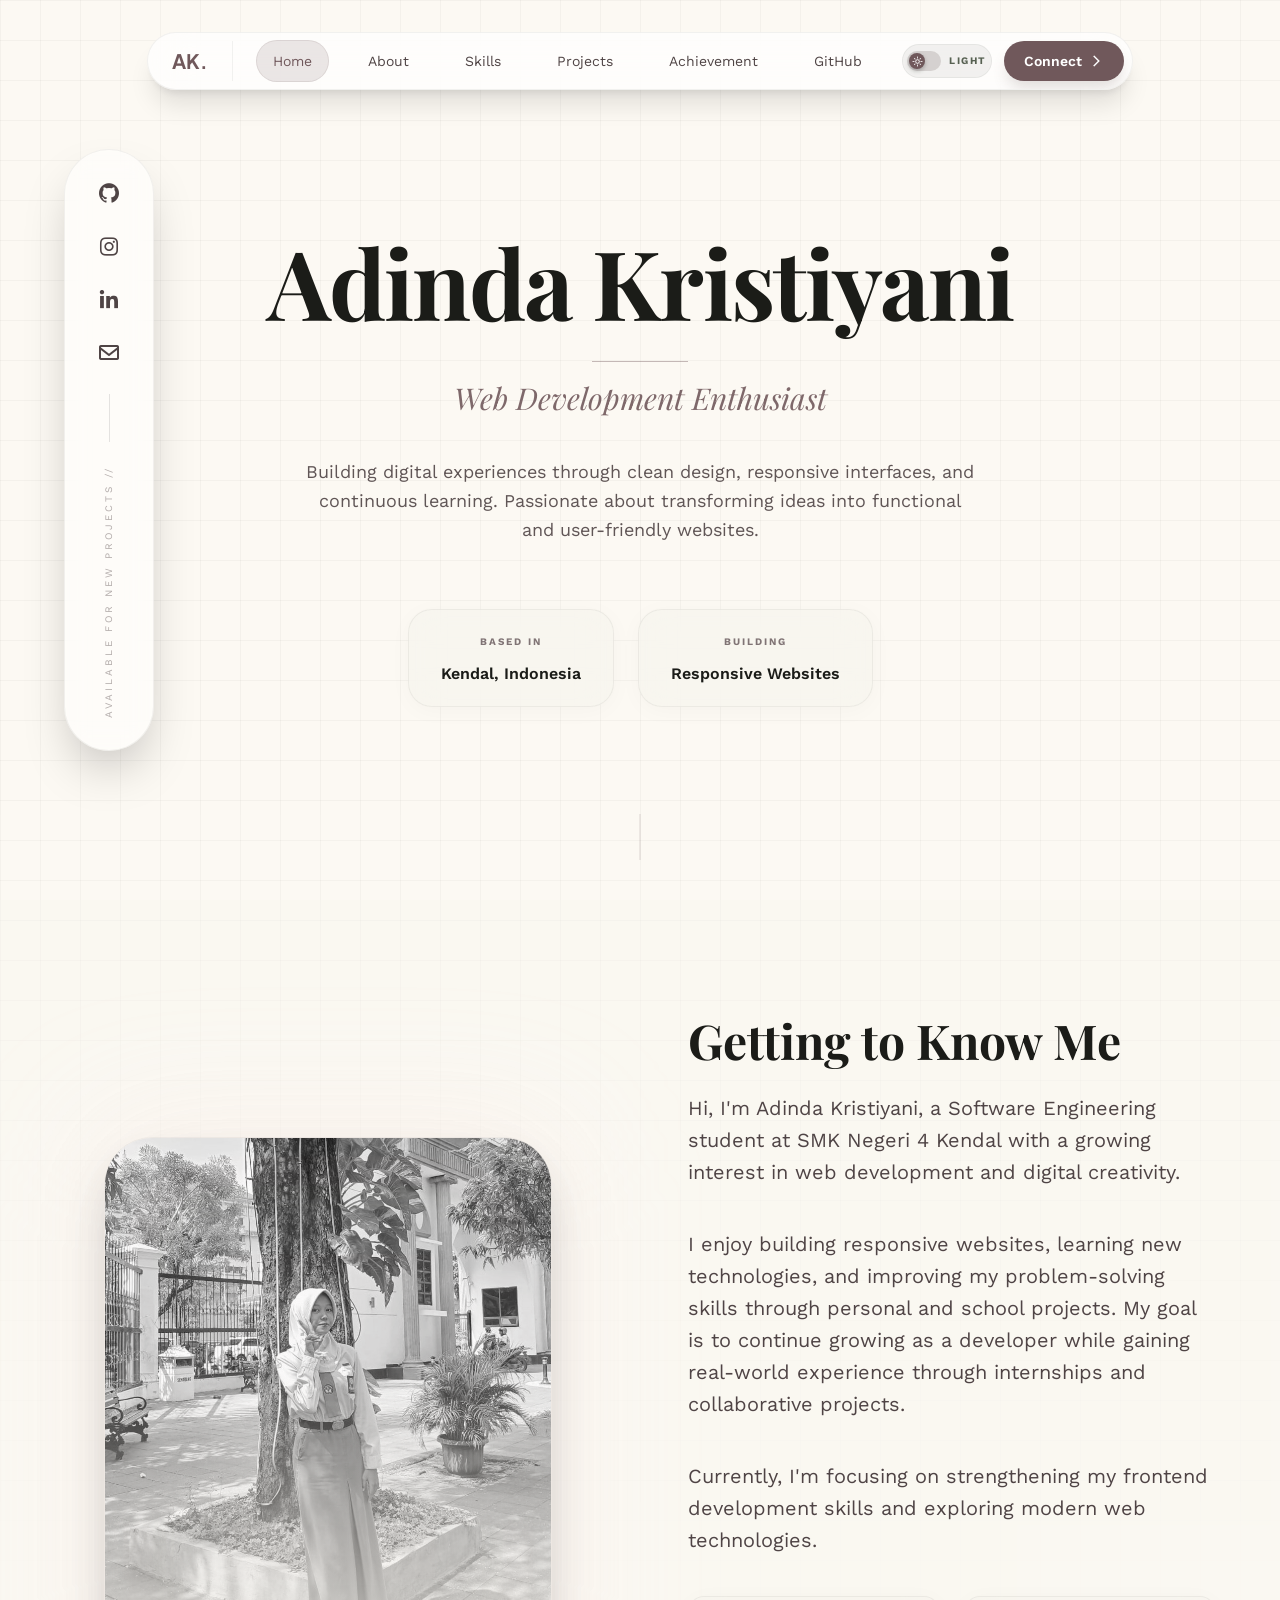
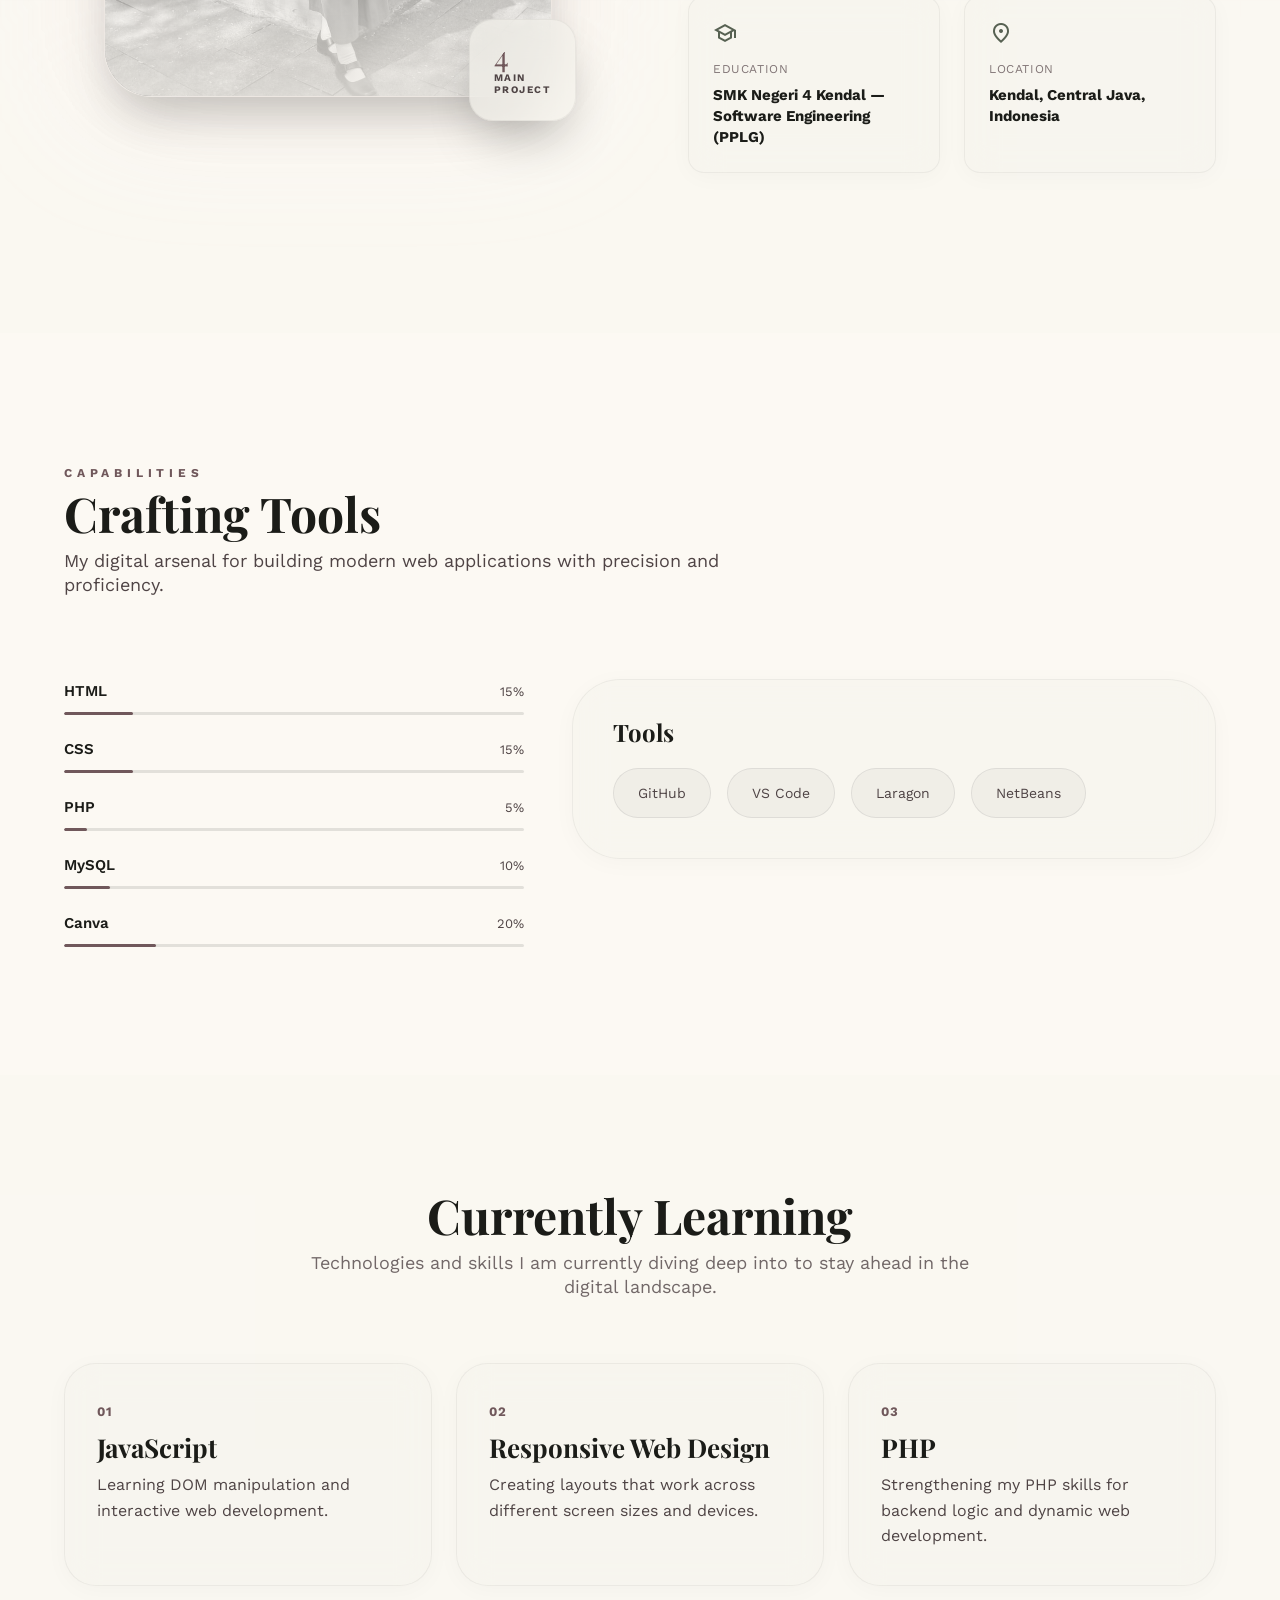
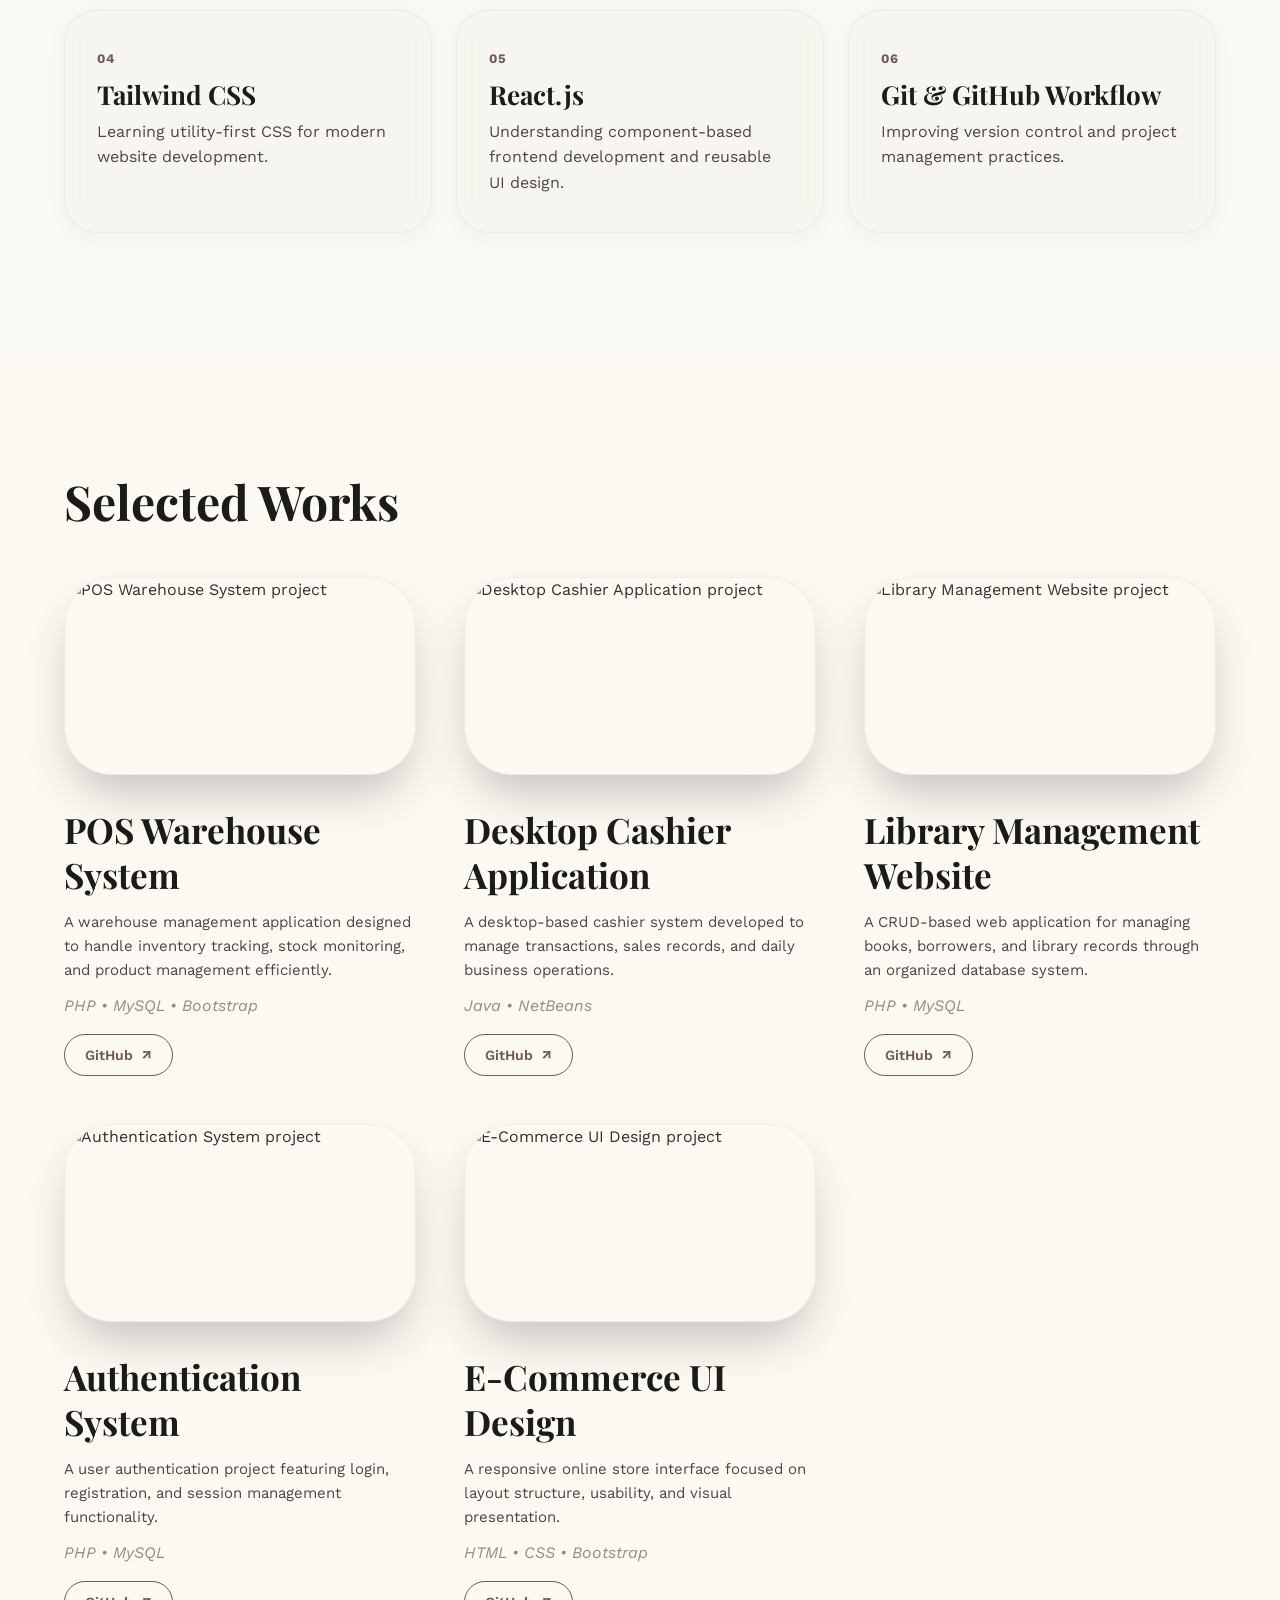
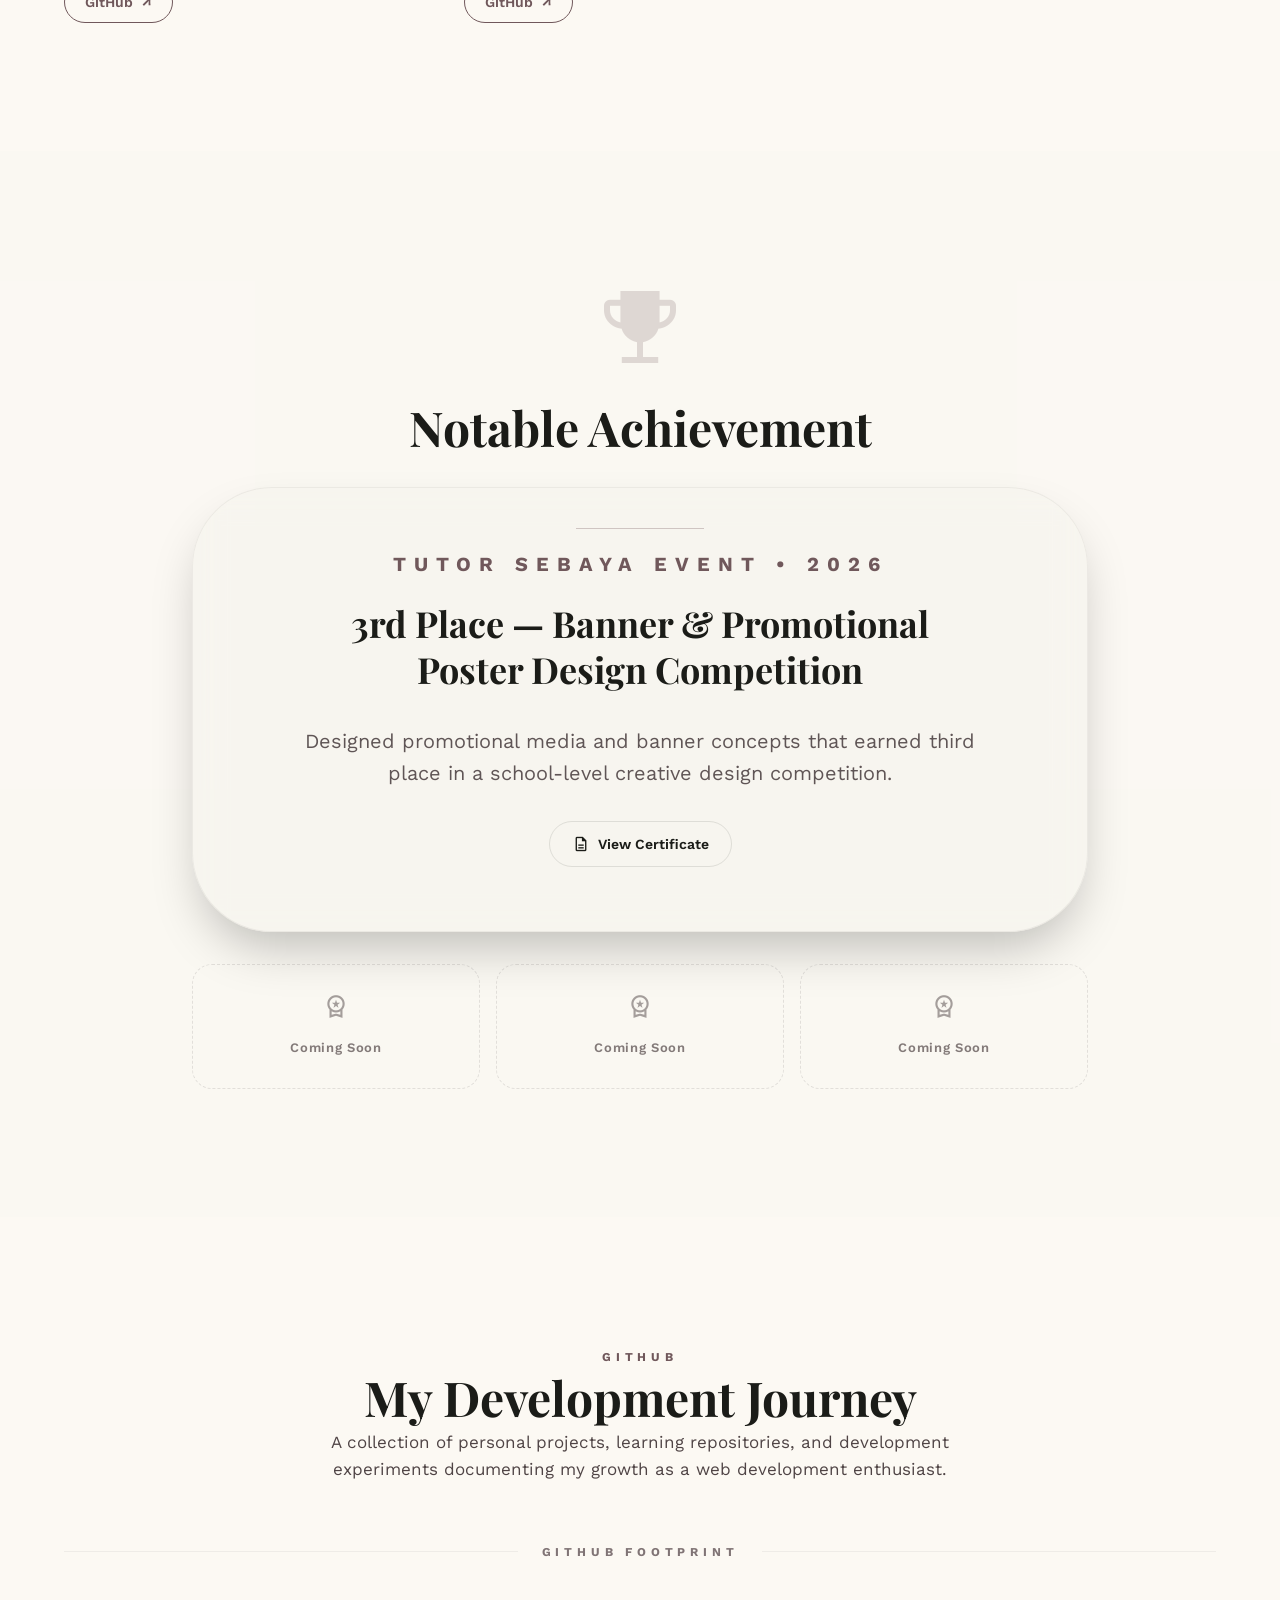
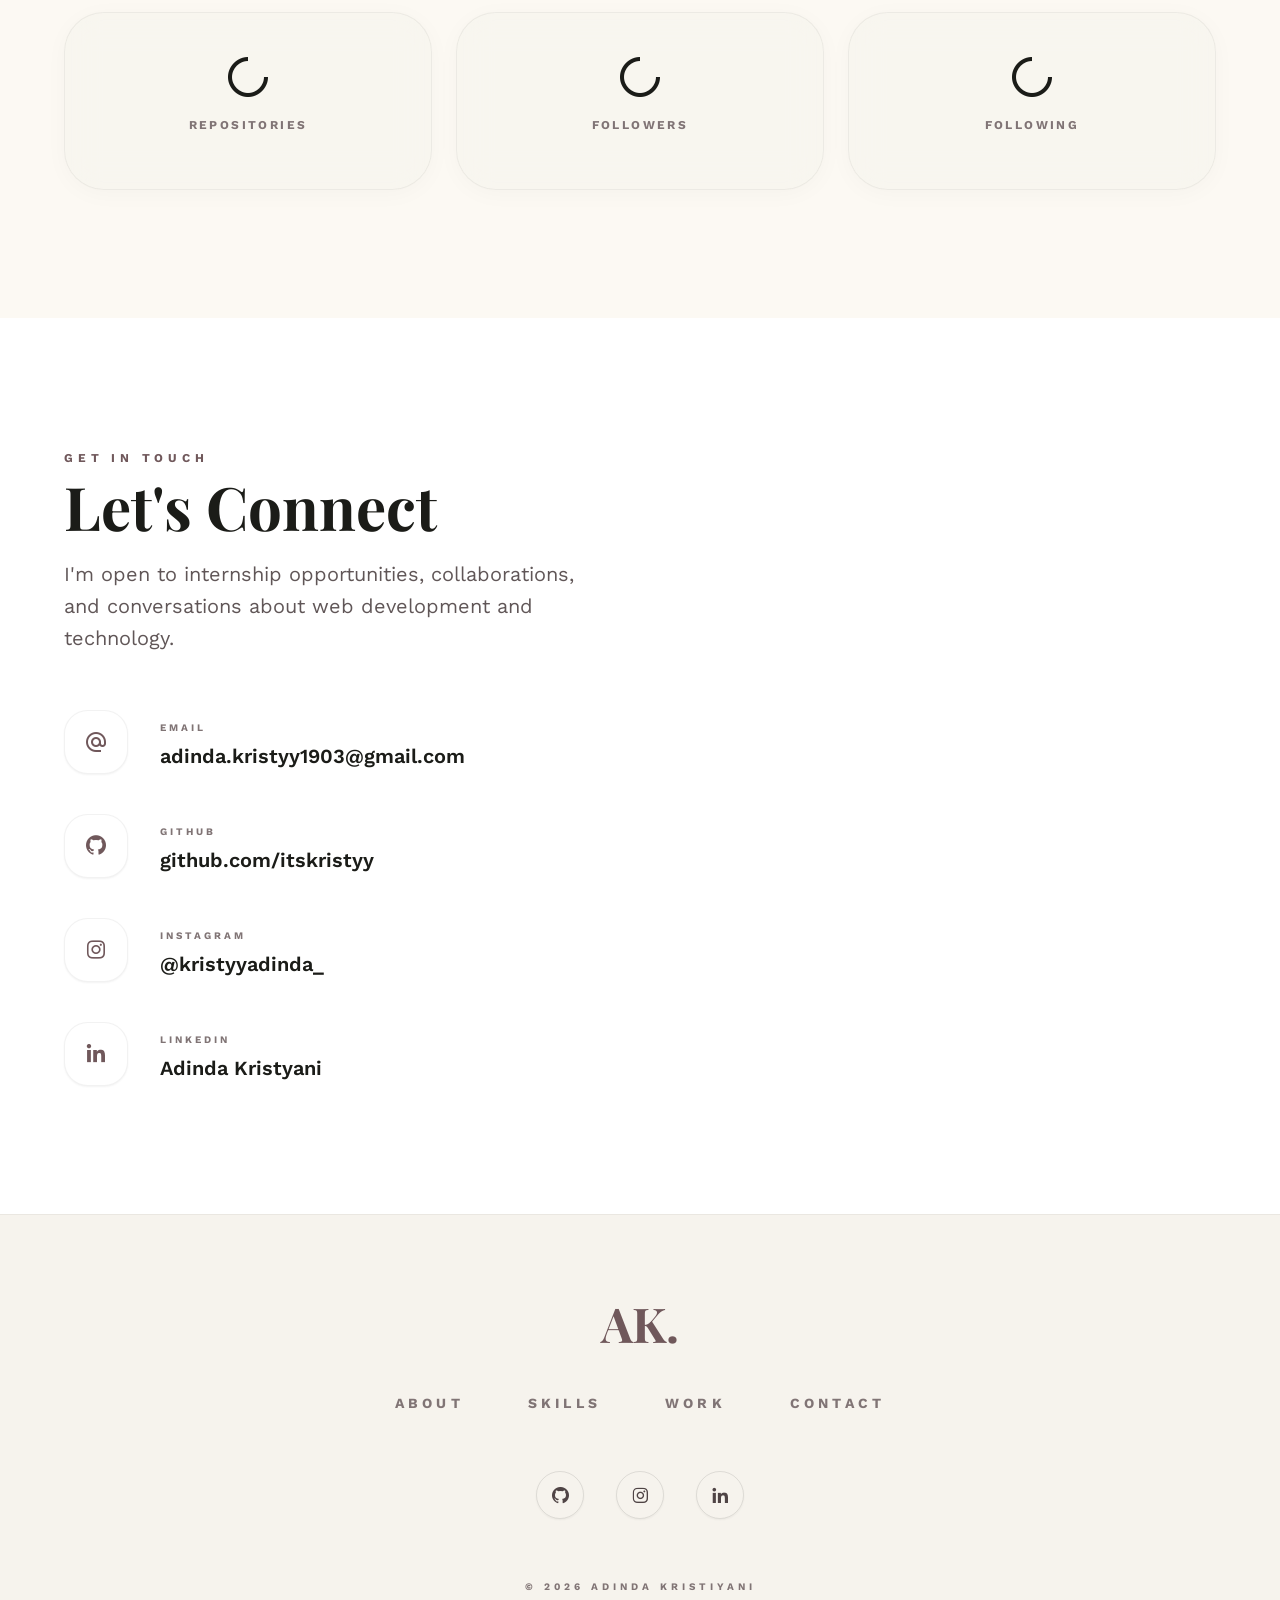
==== 123465987.html @ 6cb3d201 "refactor: remove language toggle button (EN/ID) from navbar" ====
<!doctype html>
<html lang="en" data-theme="light">
  <head>
    <meta charset="utf-8" />
    <meta name="viewport" content="width=device-width, initial-scale=1.0" />
    <title>Adinda Kristiyani | Portfolio</title>

    <!-- Fonts -->
    <link rel="preconnect" href="https://fonts.googleapis.com" />
    <link rel="preconnect" href="https://fonts.gstatic.com" crossorigin />
    <link
      rel="stylesheet"
      href="https://fonts.googleapis.com/css2?family=Plus+Jakarta+Sans:wght@400;500;600;700;800&family=Work+Sans:wght@300;400;500;600;700&family=Playfair+Display:ital,wght@0,400;0,700;1,400&family=Material+Symbols+Outlined:wght,FILL@100..700,0..1&display=swap"
    />

    <!-- Favicon -->
     <link rel="shortcut icon" href="assets\images\favicon.png" type="image/x-icon">

    <!-- Boxicons for Social Sidebar -->
    <link
      rel="stylesheet"
      href="https://unpkg.com/boxicons@2.1.4/css/boxicons.min.css"
    />

    <!-- Native CSS -->
    <link rel="stylesheet" href="assets/css/style.css" />

    <!-- Responsive CSS -->
    <link rel="stylesheet" href="assets/css/responsive_style.css" />
  </head>
  <body>
    <div class="grid-backdrop"></div>

    <!-- Floating Pill Navigation -->
    <header class="site-header">
      <nav class="navbar glass-pill no-scrollbar">
        <a href="#" class="navbar__logo">AK.</a>
        <div class="navbar__links">
          <a href="#home" class="navbar__link navbar__link--active">Home</a>
          <a href="#about" class="navbar__link">About</a>
          <a href="#tech" class="navbar__link">Skills</a>
          <a href="#projects" class="navbar__link">Projects</a>
          <a href="#achievement" class="navbar__link">Achievement</a>
          <a href="#github-stats" class="navbar__link">GitHub</a>
        </div>
        <div class="navbar__actions">
          <!-- Switch Language -->
          <!-- Darkmode Switch Button -->
          <button
            type="button"
            class="theme-toggle"
            id="themeToggle"
            role="switch"
            aria-checked="false"
            aria-label="Ganti tema terang/gelap"
          >
            <span class="theme-toggle__track">
              <span class="theme-toggle__thumb">
                <span class="material-symbols-outlined" id="themeToggleIcon"
                  >light_mode</span
                >
              </span>
            </span>
            <span class="theme-toggle__label" id="themeToggleLabel">Light</span>
          </button>
          <button
            type="button"
            class="navbar__hamburger"
            id="mobileMenuBtn"
            aria-expanded="false"
            aria-controls="mobileNav"
            aria-label="Buka menu navigasi"
          >
            <span class="navbar__hamburger-lines"
              ><span></span><span></span><span></span
            ></span>
          </button>
          <a href="#contact" class="btn-connect">
            Connect
            <span class="material-symbols-outlined">arrow_forward_ios</span>
          </a>
        </div>
      </nav>
    </header>

    <!-- Mobile Navigation Overlay -->
    <div class="mobile-nav" id="mobileNav">
      <div class="mobile-nav__backdrop" id="mobileNavBackdrop"></div>
      <div class="mobile-nav__panel glass-card">
        <button
          type="button"
          class="mobile-nav__close"
          id="mobileNavClose"
          aria-label="Tutup menu navigasi"
        >
          <span class="material-symbols-outlined">close</span>
        </button>
        <a href="#home" class="mobile-nav__link">Home</a>
        <a href="#about" class="mobile-nav__link">About</a>
        <a href="#tech" class="mobile-nav__link">Skills</a>
        <a href="#projects" class="mobile-nav__link">Projects</a>
        <a href="#achievement" class="mobile-nav__link">Achievement</a>
        <a href="#github-stats" class="mobile-nav__link">GitHub</a>
        <a href="#contact" class="btn-connect mobile-nav__connect">
          Connect
          <span class="material-symbols-outlined">arrow_forward_ios</span>
        </a>
      </div>
    </div>

    <div class="cursor-aurora" id="cursorAurora" aria-hidden="true"></div>

    <main>
      <!-- Hero Section -->
      <section class="hero" id="home">
        <aside class="hero__social">
          <div class="hero__social-links">
            <a href="https://github.com/itskristyy"><i class="bx bxl-github"></i></a>
            <a href="https://www.instagram.com/kristyyvy"><i class="bx bxl-instagram"></i></a>
            <a href="https://www.linkedin.com/in/adindakristyani"><i class="bx bxl-linkedin"></i></a>
            <a href="mailto:adinda.kristyy1903@gmail.com""
              ><i class="bx bx-envelope"></i
            ></a>
          </div>
          <div class="hero__social-divider"></div>
          <span class="hero__available-text"
            >Available for new projects //</span
          >
        </aside>

        <div class="hero__content scroll-reveal">
          <h1 class="hero__title">Adinda Kristiyani</h1>

          <div class="hero__subtitle-wrap">
            <div class="hero__subtitle-rule"></div>
            <p class="hero__subtitle">Web Development Enthusiast</p>
          </div>

          <p class="hero__description">
            Building digital experiences through clean design, responsive
            interfaces, and continuous learning. Passionate about transforming
            ideas into functional and user-friendly websites.
          </p>

          <div class="hero__info-grid">
            <div class="info-card glass-card">
              <p class="info-card__label">Based In</p>
              <p class="info-card__value">Kendal, Indonesia</p>
            </div>
            <div class="info-card glass-card">
              <p class="info-card__label">Building</p>
              <p class="info-card__value">Responsive Websites</p>
            </div>
          </div>
        </div>

        <div class="hero__scroll-indicator">
          <span class="hero__scroll-track">
            <span class="hero__scroll-glow"></span>
          </span>
        </div>
      </section>

      <!-- About Section -->
      <section class="about" id="about">
        <div class="about__grid">
          <!-- Portrait Image -->
          <div class="about__image-col scroll-reveal">
            <div class="about__image-wrap">
              <div class="about__image-glow"></div>
              <div class="about__image-frame">
                <img
                  class="about__image"
                  src="assets/images/me1.jpeg"
                  alt="Adinda Kristiyani Portrait"
                />
                <div class="about__image-overlay"></div>
              </div>
              <div class="about__badge glass-card floating">
                <div class="about__badge-number">4</div>
                <div class="about__badge-label">Main<br />Project</div>
              </div>
            </div>
          </div>

          <div class="about__content-col scroll-reveal stagger-1">
            <h2 class="about__heading">Getting to Know Me</h2>
            <p class="about__text"> 
              Hi, I'm Adinda Kristiyani, a Software Engineering student at SMK
              Negeri 4 Kendal with a growing interest in web development and
              digital creativity.
            </p>
            <p class="about__text">
              I enjoy building responsive websites, learning new technologies,
              and improving my problem-solving skills through personal and
              school projects. My goal is to continue growing as a developer
              while gaining real-world experience through internships and
              collaborative projects.
            </p>
            <p class="about__text">
              Currently, I'm focusing on strengthening my frontend development
              skills and exploring modern web technologies.
            </p>

            <div class="about__info-grid">
              <div class="about__info-card glass-card">
                <span class="material-symbols-outlined">school</span>
                <p class="about__info-label">Education</p>
                <p class="about__info-value">
                  SMK Negeri 4 Kendal — Software Engineering (PPLG)
                </p>
              </div>
              <div class="about__info-card glass-card">
                <span class="material-symbols-outlined">location_on</span>
                <p class="about__info-label">Location</p>
                <p class="about__info-value">Kendal, Central Java, Indonesia</p>
              </div>
            </div>
          </div>
        </div>
      </section>

      <!-- Tech Stack Section -->
      <section class="tech" id="tech">
        <div class="tech__inner">
          <div class="tech__header scroll-reveal">
            <div class="tech__header-copy">
              <span class="tech__eyebrow">Capabilities</span>
              <h2 class="tech__heading">Crafting Tools</h2>
              <p class="tech__desc">
                My digital arsenal for building modern web applications with
                precision and proficiency.
              </p>
            </div>
          </div>

          <div class="tech__layout">
            <div class="skill-bars scroll-reveal stagger-1">
              <div class="skill-bar">
                <div class="skill-bar__head">
                  <span>HTML</span><span>15%</span>
                </div>
                <div class="skill-bar__track">
                  <div class="skill-bar__fill" data-width="15"></div>
                </div>
              </div>
              <div class="skill-bar">
                <div class="skill-bar__head">
                  <span>CSS</span><span>15%</span>
                </div>
                <div class="skill-bar__track">
                  <div class="skill-bar__fill" data-width="15"></div>
                </div>
              </div>
              <div class="skill-bar">
                <div class="skill-bar__head">
                  <span>PHP</span><span>5%</span>
                </div>
                <div class="skill-bar__track">
                  <div class="skill-bar__fill" data-width="5"></div>
                </div>
              </div>
              <div class="skill-bar">
                <div class="skill-bar__head">
                  <span>MySQL</span><span>10%</span>
                </div>
                <div class="skill-bar__track">
                  <div class="skill-bar__fill" data-width="10"></div>
                </div>
              </div>
              <div class="skill-bar">
                <div class="skill-bar__head">
                  <span>Canva</span><span>20%</span>
                </div>
                <div class="skill-bar__track">
                  <div class="skill-bar__fill" data-width="20"></div>
                </div>
              </div>
            </div>

            <div class="tool-card glass-card scroll-reveal stagger-2">
              <div class="tool-card__inner">
                <h3 class="tool-card__title">Tools</h3>
                <div class="focus-tags">
                  <span class="tag-chip">GitHub</span>
                  <span class="tag-chip">VS Code</span>
                  <span class="tag-chip">Laragon</span>
                  <span class="tag-chip">NetBeans</span>
                </div>
              </div>
            </div>
          </div>
        </div>
      </section>

      <!-- Currently Learning Section -->
      <section class="exploring" id="exploring">
        <div class="exploring__inner scroll-reveal">
          <h2 class="exploring__heading">Currently Learning</h2>
          <p class="exploring__desc">
            Technologies and skills I am currently diving deep into to stay
            ahead in the digital landscape.
          </p>

          <div class="exploring__grid">
            <div class="explore-card glass-card">
              <div class="explore-card__number">01</div>
              <h3 class="explore-card__title">JavaScript</h3>
              <p class="explore-card__desc">
                Learning DOM manipulation and interactive web development.
              </p>
            </div>
            <div class="explore-card glass-card">
              <div class="explore-card__number">02</div>
              <h3 class="explore-card__title">Responsive Web Design</h3>
              <p class="explore-card__desc">
                Creating layouts that work across different screen sizes and
                devices.
              </p>
            </div>
            <div class="explore-card glass-card">
              <div class="explore-card__number">03</div>
              <h3 class="explore-card__title">PHP</h3>
              <p class="explore-card__desc">
                Strengthening my PHP skills for backend logic and dynamic web
                development.
              </p>
            </div>
            <div class="explore-card glass-card">
              <div class="explore-card__number">04</div>
              <h3 class="explore-card__title">Tailwind CSS</h3>
              <p class="explore-card__desc">
                Learning utility-first CSS for modern website development.
              </p>
            </div>
            <div class="explore-card glass-card">
              <div class="explore-card__number">05</div>
              <h3 class="explore-card__title">React.js</h3>
              <p class="explore-card__desc">
                Understanding component-based frontend development and reusable
                UI design.
              </p>
            </div>
            <div class="explore-card glass-card">
              <div class="explore-card__number">06</div>
              <h3 class="explore-card__title">Git &amp; GitHub Workflow</h3>
              <p class="explore-card__desc">
                Improving version control and project management practices.
              </p>
            </div>
          </div>
        </div>
      </section>

      <!-- Projects Section -->
      <section class="projects" id="projects">
        <div class="projects__inner">
          <h2 class="projects__heading scroll-reveal">Selected Works</h2>

          <div class="projects__grid">
            <div class="project-card scroll-reveal">
              <div class="project-card__media">
                <img
                  class="project-card__img"
                  src="https://www.shutterstock.com/image-vector/image-coming-soon-no-picture-260nw-2450891047.jpg  "
                  alt="POS Warehouse System project"
                />
              </div>
              <h3 class="project-card__title">POS Warehouse System</h3>
              <p class="project-card__desc">
                A warehouse management application designed to handle inventory
                tracking, stock monitoring, and product management efficiently.
              </p>
              <p class="project-card__stack">PHP • MySQL • Bootstrap</p>
              <div class="project-card__links">
                <a href="https://github.com/itskristyy/PointOfSale_KristyCrumbs" class="project-card__link">GitHub <span>↗</span></a>
              </div>
            </div>

            <div class="project-card scroll-reveal stagger-1">
              <div class="project-card__media">
                <img
                  class="project-card__img"
                  src="https://www.shutterstock.com/image-vector/image-coming-soon-no-picture-260nw-2450891047.jpg  "
                  alt="Desktop Cashier Application project"
                />
              </div>
              <h3 class="project-card__title">Desktop Cashier Application</h3>
              <p class="project-card__desc">
                A desktop-based cashier system developed to manage transactions,
                sales records, and daily business operations.
              </p>
              <p class="project-card__stack">Java • NetBeans</p>
              <div class="project-card__links">
                <a href="https://github.com/itskristyy/bites-cli" class="project-card__link">GitHub <span>↗</span></a>
              </div>
            </div>

            <div class="project-card scroll-reveal stagger-2">
              <div class="project-card__media">
                <img
                  class="project-card__img"
                  src="https://www.shutterstock.com/image-vector/image-coming-soon-no-picture-260nw-2450891047.jpg  "
                  alt="Library Management Website project"
                />
              </div>
              <h3 class="project-card__title">Library Management Website</h3>
              <p class="project-card__desc">
                A CRUD-based web application for managing books, borrowers, and
                library records through an organized database system.
              </p>
              <p class="project-card__stack">PHP • MySQL</p>
              <div class="project-card__links">
                <a href="#" class="project-card__link">GitHub <span>↗</span></a>
                
              </div>
            </div>

            <div class="project-card scroll-reveal">
              <div class="project-card__media">
                <img
                  class="project-card__img"
                  src="https://www.shutterstock.com/image-vector/image-coming-soon-no-picture-260nw-2450891047.jpg  "
                  alt="Authentication System project"
                />
              </div>
              <h3 class="project-card__title">Authentication System</h3>
              <p class="project-card__desc">
                A user authentication project featuring login, registration, and
                session management functionality.
              </p>
              <p class="project-card__stack">PHP • MySQL</p>
              <div class="project-card__links">
                <a href="#" class="project-card__link">GitHub <span>↗</span></a>
              </div>
            </div>

            <div class="project-card scroll-reveal stagger-1">
              <div class="project-card__media">
                <img
                  class="project-card__img"
                  src="https://www.shutterstock.com/image-vector/image-coming-soon-no-picture-260nw-2450891047.jpg  "
                  alt="E-Commerce UI Design project"
                />
              </div>
              <h3 class="project-card__title">E-Commerce UI Design</h3>
              <p class="project-card__desc">
                A responsive online store interface focused on layout structure,
                usability, and visual presentation.
              </p>
              <p class="project-card__stack">HTML • CSS • Bootstrap</p>
              <div class="project-card__links">
                <a href="https://github.com/itskristyy/OurFlower" class="project-card__link">GitHub <span>↗</span></a>
              </div>
            </div>
          </div>
        </div>
      </section>

      <!-- Achievement Section -->
      <section class="achievement" id="achievement">
        <div class="achievement__inner scroll-reveal">
          <span class="material-symbols-outlined achievement__icon"
            >emoji_events</span
          >
          <h2 class="achievement__heading">Notable Achievement</h2>

          <div class="achievement__panel glass-card">
            <div class="achievement__panel-rule"></div>
            <p class="achievement__eyebrow">Tutor Sebaya Event • 2026</p>
            <h3 class="achievement__title">
              3rd Place — Banner &amp; Promotional Poster Design Competition
            </h3>
            <p class="achievement__desc">
              Designed promotional media and banner concepts that earned third
              place in a school-level creative design competition.
            </p>
            <a
              href="assets/certificates/tutor-sebaya-2026.jpg"
              target="_blank"
              rel="noopener"
              class="achievement__cert-link"
            >
              <span class="material-symbols-outlined">description</span>
              View Certificate
            </a>
          </div>

          <div class="cert-grid">
            <div class="cert-box">
              <span class="material-symbols-outlined">workspace_premium</span>
              <p class="cert-box__label">Coming Soon</p>
            </div>
            <div class="cert-box">
              <span class="material-symbols-outlined">workspace_premium</span>
              <p class="cert-box__label">Coming Soon</p>
            </div>
            <div class="cert-box">
              <span class="material-symbols-outlined">workspace_premium</span>
              <p class="cert-box__label">Coming Soon</p>
            </div>
          </div>
        </div>
      </section>

      <!-- GitHub Stats Section -->
      <section class="github-stats" id="github-stats">
        <div class="github-stats__inner scroll-reveal">
          <div class="github-stats__intro">
            <span class="tech__eyebrow">GitHub</span>
            <h2 class="github-stats__heading">My Development Journey</h2>
            <p class="github-stats__desc">
              A collection of personal projects, learning repositories, and
              development experiments documenting my growth as a web development
              enthusiast.
            </p>
          </div>

          <div class="github-stats__divider">
            <div class="github-stats__divider-line"></div>
            <span class="github-stats__label">GitHub Footprint</span>
            <div class="github-stats__divider-line"></div>
          </div>

          <div class="github-stats__grid">
            <div class="stat-card glass-card">
              <p class="stat-card__value" id="github-repos"><i class='bx bx-loader-alt bx-spin'></i></p>
              <p class="stat-card__label">Repositories</p>
            </div>
            <div class="stat-card glass-card">
              <p class="stat-card__value" id="github-followers"><i class='bx bx-loader-alt bx-spin'></i></p>
              <p class="stat-card__label">Followers</p>
            </div>
            <div class="stat-card glass-card">
              <p class="stat-card__value" id="github-following"><i class='bx bx-loader-alt bx-spin'></i></p>
              <p class="stat-card__label">Following</p>
            </div>
          </div>
        </div>
      </section>

      <!-- Contact Section -->
      <section class="contact" id="contact">
        <div class="contact__grid">
          <div class="scroll-reveal">
            <span class="contact__eyebrow">Get in Touch</span>
            <h2 class="contact__heading">Let's Connect</h2>
            <p class="contact__desc">
              I'm open to internship opportunities, collaborations, and
              conversations about web development and technology.
            </p>

            <div class="contact__items">
              <!-- Email -->
              <a href="mailto:adinda.kristyy1903@gmail.com">
                <div class="contact__item">
                  <div class="contact__item-icon">
                  <span class="material-symbols-outlined">alternate_email</span>
                </div>
                <div>
                  <p class="contact__item-label">Email</p>
                  <p class="contact__item-value">adinda.kristyy1903@gmail.com</p>
                </div>
              </div>
            </a>

              <!-- Github -->
              <a href="https://github.com/itskristyy">
                <div class="contact__item">
                <div class="contact__item-icon">
                  <i class="bx bxl-github"></i>
                </div>
                <div>
                  <p class="contact__item-label">GitHub</p>
                  <p class="contact__item-value">github.com/itskristyy</p>
                </div>
              </div>
              </a>

              <!-- Instagram -->
              <a href="https://www.instagram.com/kristyyvy">
                <div class="contact__item">
                <div class="contact__item-icon">
                  <i class="bx bxl-instagram"></i>
                </div>
                <div>
                  <p class="contact__item-label">Instagram</p>
                  <p class="contact__item-value">@kristyyadinda_</p>
                </div>
              </div>
              </a>

              <!-- Linkedin -->
              <a href="https://www.linkedin.com/in/adindakristyani">
                <div class="contact__item">
                <div class="contact__item-icon">
                  <i class="bx bxl-linkedin"></i>
                </div>
                <div>
                  <p class="contact__item-label">Linkedin</p>
                  <p class="contact__item-value">Adinda Kristyani</p>
                </div>
              </div>
              </a>

            </div>
          </div>
        </div>
      </section>
    </main>

    <!-- Footer -->
    <footer class="site-footer">
      <div class="site-footer__inner">
        <a href="#" class="site-footer__logo">AK.</a>
        <nav class="site-footer__nav">
          <a href="#about" class="site-footer__nav-link">About</a>
          <a href="#tech" class="site-footer__nav-link">Skills</a>
          <a href="#projects" class="site-footer__nav-link">Work</a>
          <a href="#contact" class="site-footer__nav-link">Contact</a>
        </nav>
        <div class="site-footer__socials">
          <a href="https://github.com/itskristyy" class="site-footer__social"
            ><i class="bx bxl-github"></i
          ></a>
          <a href="https://www.instagram.com/kristyyvy" class="site-footer__social"
            ><i class="bx bxl-instagram"></i
          ></a>
          <a href="https://www.linkedin.com/in/adindakristyani" class="site-footer__social"
            ><i class="bx bxl-linkedin"></i
          ></a>
        </div>
        <div class="site-footer__copy">
          <p class="site-footer__copy-text">© 2026 Adinda Kristiyani</p>
        </div>
      </div>
    </footer>

    <script src="assets/js/animation.js"></script>
    <script src="assets/js/aurora.js"></script>
    <script src="assets/js/script.js"></script>
    <script src="assets/js/github-stats.js"></script>
  </body>
</html>
---- assets/css/style.css ----
/*  Reset */
*,
*::before,
*::after {
  box-sizing: border-box;
}
html {
  scroll-behavior: smooth;
}
body {
  margin: 0;
  overflow-x: hidden;
}
img {
  display: block;
  max-width: 100%;
}
button {
  font: inherit;
  cursor: pointer;
  -webkit-appearance: none;
  appearance: none;
  background: none;
  border: none;
  padding: 0;
  color: inherit;
}
a {
  text-decoration: none;
  color: inherit;
}
ul {
  list-style: none;
  margin: 0;
  padding: 0;
}
input,
textarea {
  font: inherit;
}

/*  Design tokens */
:root {
  /* Colors */
  --color-secondary-fixed: #dbe6d2;
  --color-on-tertiary-fixed-variant: #474744;
  --color-on-background: #1b1c18;
  --color-on-primary-container: #765e61;
  --color-surface-container: #f0eee8;
  --color-secondary-container: #dbe6d2;
  --color-surface: #fcf9f3;
  --color-surface-variant: #e5e2dc;
  --color-surface-tint: #70585b;
  --color-outline-variant: #d2c3c4;
  --color-surface-bright: #fcf9f3;
  --color-on-surface: #1b1c18;
  --color-error-container: #ffdad6;
  --color-on-primary-fixed: #281719;
  --color-on-secondary-fixed-variant: #404a3b;
  --color-on-secondary-container: #5d6757;
  --color-outline: #807475;
  --color-on-tertiary-container: #646461;
  --color-tertiary: #5e5e5c;
  --color-tertiary-fixed: #e4e2de;
  --color-tertiary-fixed-dim: #c8c6c3;
  --color-on-error: #ffffff;
  --color-inverse-primary: #debfc2;
  --color-background: #fcf9f3;
  --color-surface-container-highest: #e5e2dc;
  --color-surface-dim: #dcdad4;
  --color-surface-container-lowest: #ffffff;
  --color-primary-container: #fadadd;
  --color-inverse-surface: #30312d;
  --color-on-error-container: #93000a;
  --color-primary-fixed-dim: #debfc2;
  --color-on-primary: #ffffff;
  --color-on-surface-variant: #4f4445;
  --color-error: #ba1a1a;
  --color-secondary-fixed-dim: #bfcab7;
  --color-surface-container-high: #eae8e2;
  --color-on-tertiary-fixed: #1b1c1a;
  --color-on-secondary: #ffffff;
  --color-on-primary-fixed-variant: #574144;
  --color-primary: #70585b;
  --color-primary-fixed: #fbdbde;
  --color-tertiary-container: #e3e1dd;
  --color-secondary: #576152;
  --color-inverse-on-surface: #f3f0ea;
  --color-surface-container-low: #f6f3ed;
  --color-on-tertiary: #ffffff;
  --color-on-secondary-fixed: #151e12;

  /* Spacing */
  --space-margin-mobile: 16px;
  --space-gutter: 24px;
  --space-unit: 8px;
  --container-max: 1280px;
  --space-margin-desktop: 64px;
  --section-gap: 8rem;

  /* Radius */
  --radius: 0.5rem;
  --radius-lg: 0.5rem;
  --radius-xl: 0.75rem;
  --radius-full: 9999px;

  /* Fonts */
  --font-display: "Plus Jakarta Sans", sans-serif;
  --font-body: "Work Sans", sans-serif;
  --font-serif: "Playfair Display", serif;

  /* Theme-aware surfaces (light defaults) */
  --grid-line: rgba(0, 0, 0, 0.03);
  --glass-pill-bg: rgba(255, 255, 255, 0.7);
  --glass-pill-border: rgba(0, 0, 0, 0.05);
  --glass-card-bg: rgba(246, 243, 237, 0.6);
  --glass-card-border: rgba(0, 0, 0, 0.05);
  --glass-card-shadow: 0 4px 24px -1px rgba(0, 0, 0, 0.03);
  --social-sidebar-bg: rgba(255, 255, 255, 0.5);
  --social-sidebar-border: rgba(0, 0, 0, 0.05);
  --toggle-track-bg: rgba(0, 0, 0, 0.05);
  --toggle-track-border: rgba(0, 0, 0, 0.05);
  --hairline: rgba(0, 0, 0, 0.05);
  --hairline-strong: rgba(0, 0, 0, 0.1);
  --overlay-soft: rgba(255, 255, 255, 0.4);
  --surface-hover: #ffffff;
  --icon-chip-bg: #ffffff;
  --footer-social-hover-bg: #ffffff;
  --tag-chip-bg: rgba(0, 0, 0, 0.03);
  --tag-chip-border: rgba(0, 0, 0, 0.08);

  --theme-transition:
    background-color 0.4s ease, color 0.4s ease, border-color 0.4s ease,
    box-shadow 0.4s ease;
}

/* DARK THEME OVERRIDES */
[data-theme="dark"] {
  --color-secondary-fixed: #bfcab7;
  --color-on-tertiary-fixed-variant: #c8c6c3;
  --color-on-background: #fcf9f3;
  --color-on-primary-container: #fbdbde;
  --color-surface-container: #1a1a1a;
  --color-secondary-container: #404a3b;
  --color-surface: #0d0d0d;
  --color-surface-variant: #30312d;
  --color-surface-tint: #debfc2;
  --color-outline-variant: #4f4445;
  --color-surface-bright: #121212;
  --color-on-surface: #fcf9f3;
  --color-error-container: #93000a;
  --color-on-primary-fixed: #fbdbde;
  --color-on-secondary-fixed-variant: #bfcab7;
  --color-on-secondary-container: #dbe6d2;
  --color-outline: #807475;
  --color-on-tertiary-container: #e4e2de;
  --color-tertiary: #c8c6c3;
  --color-tertiary-fixed: #e4e2de;
  --color-tertiary-fixed-dim: #c8c6c3;
  --color-on-error: #690005;
  --color-inverse-primary: #70585b;
  --color-background: #0d0d0d;
  --color-surface-container-highest: #1c1c1c;
  --color-surface-dim: #0d0d0d;
  --color-surface-container-lowest: #0d0d0d;
  --color-primary-container: #70585b;
  --color-inverse-surface: #fcf9f3;
  --color-on-error-container: #ffdad6;
  --color-primary-fixed-dim: #debfc2;
  --color-on-primary: #3e2a2d;
  --color-on-surface-variant: #d2c3c4;
  --color-error: #ffb4ab;
  --color-secondary-fixed-dim: #bfcab7;
  --color-surface-container-high: #232323;
  --color-on-tertiary-fixed: #1b1c1a;
  --color-on-secondary: #151e12;
  --color-on-primary-fixed-variant: #debfc2;
  --color-primary: #debfc2;
  --color-primary-fixed: #fadadd;
  --color-tertiary-container: #474744;
  --color-secondary: #dbe6d2;
  --color-inverse-on-surface: #1b1c18;
  --color-surface-container-low: #121212;
  --color-on-tertiary: #ffffff;
  --color-on-secondary-fixed: #151e12;

  --grid-line: rgba(255, 255, 255, 0.03);
  --glass-pill-bg: rgba(26, 26, 26, 0.7);
  --glass-pill-border: rgba(255, 255, 255, 0.05);
  --glass-card-bg: rgba(48, 49, 45, 0.4);
  --glass-card-border: rgba(255, 255, 255, 0.05);
  --glass-card-shadow: none;
  --social-sidebar-bg: rgba(26, 26, 26, 0.4);
  --social-sidebar-border: rgba(255, 255, 255, 0.05);
  --toggle-track-bg: rgba(255, 255, 255, 0.05);
  --toggle-track-border: rgba(255, 255, 255, 0.1);
  --hairline: rgba(255, 255, 255, 0.05);
  --hairline-strong: rgba(255, 255, 255, 0.1);
  --overlay-soft: rgba(255, 255, 255, 0.05);
  --surface-hover: rgba(255, 255, 255, 0.05);
  --icon-chip-bg: rgba(255, 255, 255, 0.05);
  --footer-social-hover-bg: color-mix(
    in srgb,
    var(--color-primary) 10%,
    transparent
  );
  --tag-chip-bg: rgba(255, 255, 255, 0.05);
  --tag-chip-border: rgba(255, 255, 255, 0.1);
}

html {
  transition: var(--theme-transition);
}

body {
  background-color: var(--color-surface);
  color: var(--color-on-surface);
  font-family: var(--font-body);
  font-size: 16px;
  line-height: 24px;
  transition: var(--theme-transition);
  position: relative;
}

::selection {
  background-color: var(--color-primary-container);
  color: var(--color-on-primary-container);
}

/* checkered backdrop behind hero + about, fades out on its own instead of getting clipped by section backgrounds */
.grid-backdrop {
  position: absolute;
  top: 0;
  left: 0;
  width: 100%;
  height: 1900px;
  background-image:
    linear-gradient(var(--grid-line) 1px, transparent 1px),
    linear-gradient(90deg, var(--grid-line) 1px, transparent 1px);
  background-size: 40px 40px;
  -webkit-mask-image: linear-gradient(
    to bottom,
    black 0%,
    black 40%,
    transparent 88%
  );
  mask-image: linear-gradient(to bottom, black 0%, black 40%, transparent 88%);
  pointer-events: none;
  z-index: 0;
}

/*  Reusable surfaces */
.glass-pill {
  background: var(--glass-pill-bg);
  backdrop-filter: blur(20px);
  -webkit-backdrop-filter: blur(20px);
  border: 1px solid var(--hairline);
}
.glass-card {
  background: var(--glass-card-bg);
  backdrop-filter: blur(16px);
  -webkit-backdrop-filter: blur(16px);
  border: 1px solid var(--hairline);
  box-shadow: var(--glass-card-shadow);
}

.material-symbols-outlined {
  font-family: "Material Symbols Outlined";
  font-weight: normal;
  font-style: normal;
  font-size: 24px;
  line-height: 1;
  letter-spacing: normal;
  text-transform: none;
  display: inline-block;
  white-space: nowrap;
  word-wrap: normal;
  direction: ltr;
}

.no-scrollbar::-webkit-scrollbar {
  display: none;
}
.no-scrollbar {
  -ms-overflow-style: none;
  scrollbar-width: none;
}

.container {
  max-width: var(--container-max);
  margin-inline: auto;
}

/* ---------- Scroll reveal animation ---------- */
.scroll-reveal {
  opacity: 0;
  transform: translateY(30px);
  transition: all 1s cubic-bezier(0.22, 1, 0.36, 1);
}
.reveal-visible {
  opacity: 1;
  transform: translateY(0);
}
.stagger-1 {
  transition-delay: 150ms;
}
.stagger-2 {
  transition-delay: 300ms;
}
.stagger-3 {
  transition-delay: 450ms;
}

/* ---------- Floating animation ---------- */
.floating {
  animation: floating 6s ease-in-out infinite;
}
@keyframes floating {
  0% {
    transform: translateY(0px);
  }
  50% {
    transform: translateY(-15px);
  }
  100% {
    transform: translateY(0px);
  }
}

@keyframes pulse-dot {
  0%,
  100% {
    opacity: 1;
  }
  50% {
    opacity: 0.4;
  }
}
.pulse-dot {
  animation: pulse-dot 2s cubic-bezier(0.4, 0, 0.6, 1) infinite;
}

/* HEADER / NAVBAR */
.site-header {
  position: fixed;
  top: 32px;
  left: 0;
  right: 0;
  z-index: 50;
  display: flex;
  justify-content: center;
  padding-inline: var(--space-margin-mobile);
}
.navbar {
  border-radius: var(--radius-full);
  padding: 8px 8px 8px 24px;
  display: flex;
  align-items: center;
  gap: var(--space-gutter);
  max-width: 100%;
  overflow-x: auto;
  box-shadow:
    0 20px 25px -5px rgba(0, 0, 0, 0.1),
    0 8px 10px -6px rgba(0, 0, 0, 0.1);
}
.navbar__logo {
  font-family: var(--font-display);
  font-size: 20px;
  font-weight: 700;
  color: var(--color-primary);
  white-space: nowrap;
}
.navbar__links {
  display: none;
  gap: var(--space-gutter);
  align-items: center;
  border-left: 1px solid var(--hairline);
  padding-left: var(--space-gutter);
}
.navbar__link {
  font-family: var(--font-body);
  font-size: 14px;
  color: var(--color-on-surface-variant);
  transition: color 0.2s ease;
}
.navbar__link:hover {
  color: var(--color-primary);
}
.navbar__link--active {
  color: var(--color-primary);
}
.navbar__link--active:hover {
  opacity: 0.7;
}

.navbar__actions {
  display: flex;
  align-items: center;
  gap: 12px;
}
.theme-toggle {
  background: var(--hairline);
  border: 1px solid var(--hairline);
  padding: 4px 12px;
  border-radius: var(--radius-full);
  display: flex;
  align-items: center;
  gap: 8px;
}
.theme-toggle__icon {
  color: var(--color-secondary);
  font-size: 18px;
  font-variation-settings: "FILL" 1;
}
.theme-toggle__label {
  font-size: 10px;
  text-transform: uppercase;
  letter-spacing: 0.15em;
  font-weight: 700;
  color: var(--color-secondary);
  display: none;
}
.btn-connect {
  background-color: var(--color-primary);
  color: var(--color-on-primary);
  padding: 8px 20px;
  border-radius: var(--radius-full);
  font-family: var(--font-body);
  font-size: 14px;
  font-weight: 600;
  display: flex;
  align-items: center;
  gap: 8px;
  white-space: nowrap;
  box-shadow: 0 10px 15px -3px
    color-mix(in srgb, var(--color-primary) 20%, transparent);
  border: none;
  transition: opacity 0.2s ease;
}
.btn-connect:hover {
  opacity: 0.9;
}
.btn-connect .material-symbols-outlined {
  font-size: 14px;
}

/* HERO */
.hero {
  min-height: 100vh;
  display: flex;
  align-items: center;
  justify-content: center;
  position: relative;
  overflow: hidden;
  padding-inline: var(--space-margin-mobile);
  padding-block: 80px;
}

.hero__social {
  display: none;
  position: absolute;
  left: 64px;
  top: 50%;
  transform: translateY(-50%);
  z-index: 60;
  flex-direction: column;
  align-items: center;
  gap: var(--space-gutter);
  padding: 32px 16px;
  border-radius: var(--radius-full);
  background: var(--social-sidebar-bg);
  border: 1px solid var(--social-sidebar-border);
  backdrop-filter: blur(12px);
  -webkit-backdrop-filter: blur(12px);
  box-shadow: 0 25px 50px -12px rgba(0, 0, 0, 0.25);
  transition: var(--theme-transition);
}
.hero__social-links {
  display: flex;
  flex-direction: column;
  gap: 24px;
  color: var(--color-on-surface-variant);
}
.hero__social-links a {
  transition:
    color 0.3s ease,
    transform 0.3s ease;
  display: block;
}
.hero__social-links a:hover {
  color: var(--color-primary);
  transform: scale(1.1);
}
.hero__social-links i {
  font-size: 24px;
}
.hero__social-divider {
  height: 48px;
  width: 1px;
  background: var(--hairline-strong);
}
.hero__available-text {
  writing-mode: vertical-rl;
  text-orientation: mixed;
  transform: rotate(180deg);
  font-family: var(--font-body);
  font-size: 10px;
  letter-spacing: 0.3em;
  text-transform: uppercase;
  color: color-mix(in srgb, var(--color-outline) 60%, transparent);
  white-space: nowrap;
  padding-block: 16px;
}

.hero__content {
  max-width: 896px;
  margin-inline: auto;
  text-align: center;
  position: relative;
  z-index: 10;
  display: flex;
  flex-direction: column;
  align-items: center;;
}

.hero__title {
  font-family: var(--font-serif);
  font-size: 60px;
  color: var(--color-on-surface);
  line-height: 1;
  margin: 0 0 32px;
  letter-spacing: -0.02em;
}

.hero__subtitle-wrap {
  display: flex;
  flex-direction: column;
  align-items: center;
  gap: 24px;
  margin-bottom: 48px;
  width: 100%;
}
.hero__subtitle-rule {
  height: 1px;
  width: 96px;
  background-color: color-mix(in srgb, var(--color-primary) 40%, transparent);
}
.hero__subtitle {
  font-family: var(--font-serif);
  font-style: italic;
  font-size: 30px;
  color: color-mix(in srgb, var(--color-primary) 90%, transparent);
  margin: 0;
}

.hero__description {
  font-family: var(--font-body);
  font-size: 18px;
  color: var(--color-on-surface-variant);
  max-width: 42rem;
  margin: 0 auto 64px;
  line-height: 1.6;
  opacity: 0.9;
}

.hero__info-grid {
  display: flex;
  flex-wrap: wrap;
  justify-content: center;
  gap: var(--space-gutter);
  width: 100%;
}
.info-card {
  padding: 20px 32px;
  border-radius: 1.5rem;
  min-width: 160px;
}
.info-card__label {
  font-size: 10px;
  text-transform: uppercase;
  color: var(--color-outline);
  margin: 0 0 8px;
  font-weight: 700;
  letter-spacing: 0.2em;
}
.info-card__value {
  font-weight: 600;
  color: var(--color-on-surface);
  margin: 0;
}

.hero__scroll-indicator {
  position: absolute;
  bottom: 40px;
  left: 50%;
  transform: translateX(-50%);
}
.hero__scroll-track {
  position: relative;
  display: block;
  width: 1px;
  height: 46px;
  background: color-mix(in srgb, var(--color-outline) 25%, transparent);
  overflow: hidden;
}
.hero__scroll-glow {
  position: absolute;
  left: 0;
  top: -30%;
  width: 100%;
  height: 30%;
  background: linear-gradient(
    to bottom,
    transparent,
    var(--color-primary),
    transparent
  );
  animation: scroll-glow-move 2s ease-in-out infinite;
}
@keyframes scroll-glow-move {
  0% {
    top: -30%;
  }
  100% {
    top: 100%;
  }
}

/* ABOUT */
.about {
  padding: var(--section-gap) var(--space-margin-mobile);
  background-color: color-mix(
    in srgb,
    var(--color-surface-container-low) 30%,
    transparent
  );
  position: relative;
  overflow: hidden;
}
.about__grid {
  max-width: var(--container-max);
  margin-inline: auto;
  display: grid;
  gap: 96px;
  align-items: center;
  position: relative;
  z-index: 10;
}
.about__image-col {
  order: 2;
}
.about__image-wrap {
  position: relative;
  width: 100%;
  max-width: 448px;
  margin-inline: auto;
}
.about__image-glow {
  position: absolute;
  inset: -16px;
  background-color: color-mix(
    in srgb,
    var(--color-primary-container) 20%,
    transparent
  );
  border-radius: 3rem;
  filter: blur(64px);
  z-index: -10;
}
.about__image-frame {
  position: relative;
  aspect-ratio: 4 / 5;
  border-radius: 3rem;
  overflow: hidden;
  border: 1px solid var(--hairline);
  box-shadow: 0 25px 50px -12px rgba(0, 0, 0, 0.25);
}
.about__image {
  width: 100%;
  height: 100%;
  object-fit: cover;
  filter: grayscale(100%);
  opacity: 0.9;
  transition:
    filter 1s ease,
    opacity 1s ease;
}
.about__image-frame:hover .about__image {
  filter: grayscale(0%);
  opacity: 1;
}
.about__image-overlay {
  position: absolute;
  inset: 0;
  background: linear-gradient(
    to top,
    color-mix(in srgb, var(--color-surface-container-low) 80%, transparent),
    transparent 60%
  );
}
.about__badge {
  position: absolute;
  bottom: -24px;
  right: -24px;
  padding: 24px;
  border-radius: 1.5rem;
  box-shadow: 0 25px 50px -12px rgba(0, 0, 0, 0.25);
}
.about__badge-number {
  font-family: var(--font-serif);
  font-size: 30px;
  color: var(--color-primary);
  margin: 0 0 4px;
}
.about__badge-label {
  font-size: 10px;
  text-transform: uppercase;
  font-weight: 700;
  letter-spacing: 0.15em;
  color: var(--color-on-surface-variant);
  line-height: 1.2;
}

.about__content-col {
  order: 1;
}
.about__heading {
  font-family: var(--font-serif);
  font-size: 35px;
  color: var(--color-on-surface);
  margin: 0 0 40px;
}
.about__text {
  font-family: var(--font-body);
  font-size: 20px;
  color: var(--color-on-surface-variant);
  margin: 0 0 40px;
  line-height: 1.6;
}
.about__info-grid {
  display: grid;
  grid-template-columns: 1fr;
  gap: var(--space-gutter);
  margin-bottom: 32px;
}
.about__info-card {
  padding: 24px;
  border-radius: 1rem;
  border-color: var(--hairline);
  transition: background-color 0.3s ease;
}
.about__info-card:hover {
  background-color: var(--surface-hover);
}
.about__info-card .material-symbols-outlined {
  color: var(--color-secondary);
  margin-bottom: 12px;
}
.about__info-label {
  font-size: 12px;
  color: var(--color-outline);
  margin: 0 0 4px;
  text-transform: uppercase;
  letter-spacing: 0.05em;
}
.about__info-value {
  font-weight: 700;
  font-size: 15px;
  line-height: 1.4;
  color: var(--color-on-surface);
  margin: 0;
}
.about__philosophy {
  padding: 32px;
  border-radius: 1.5rem;
  display: flex;
  align-items: center;
  gap: var(--space-gutter);
  border-color: var(--hairline);
}
.about__philosophy-icon {
  flex-shrink: 0;
  width: 56px;
  height: 56px;
  border-radius: 1rem;
  background-color: color-mix(in srgb, var(--color-primary) 10%, transparent);
  display: flex;
  align-items: center;
  justify-content: center;
}
.about__philosophy-icon .material-symbols-outlined {
  color: var(--color-primary);
  font-size: 30px;
}
.about__philosophy-label {
  font-size: 12px;
  color: var(--color-outline);
  text-transform: uppercase;
  letter-spacing: 0.2em;
  margin: 0 0 4px;
}
.about__philosophy-text {
  font-weight: 500;
  color: var(--color-on-surface);
  font-style: italic;
  opacity: 0.9;
  margin: 0;
}

/* TECH / SKILLS */
.tech {
  padding: var(--section-gap) var(--space-margin-mobile);
  background-color: var(--color-surface);
}
.tech__inner {
  max-width: var(--container-max);
  margin-inline: auto;
}
.tech__header {
  display: flex;
  flex-direction: column;
  align-items: flex-start;
  justify-content: space-between;
  margin-bottom: 64px;
  gap: 24px;
}
.tech__header-copy {
  max-width: 42rem;
}
.tech__eyebrow {
  font-size: 12px;
  color: var(--color-primary);
  text-transform: uppercase;
  letter-spacing: 0.4em;
  margin-bottom: 16px;
  display: block;
  font-weight: 700;
}
.tech__heading {
  font-family: var(--font-serif);
  font-size: 35px;
  color: var(--color-on-surface);
  margin: 0;
}
.tech__desc {
  font-family: var(--font-body);
  color: var(--color-on-surface-variant);
  margin-top: 24px;
  font-size: 18px;
}

.tool-card {
  padding: 40px;
  border-radius: 3rem;
}
.tool-card__inner {
  display: flex;
  flex-direction: column;
  gap: 24px;
  height: 100%;
}
.tool-card__icon {
  width: 56px;
  height: 56px;
  border-radius: 1rem;
  display: flex;
  align-items: center;
  justify-content: center;
  background-color: color-mix(in srgb, var(--color-tertiary) 10%, transparent);
  color: var(--color-tertiary);
}
.tool-card__icon--primary {
  background-color: color-mix(in srgb, var(--color-primary) 10%, transparent);
  color: var(--color-primary);
}
.tool-card__icon .material-symbols-outlined {
  font-size: 30px;
}
.tool-card__title {
  font-family: var(--font-serif);
  font-size: 24px;
  color: var(--color-on-surface);
  margin: 0;
}

/* CURRENTLY EXPLORING */
.exploring {
  padding: var(--section-gap) var(--space-margin-mobile);
  background-color: color-mix(
    in srgb,
    var(--color-surface-container-low) 30%,
    transparent
  );
}
.exploring__inner {
  max-width: var(--container-max);
  margin-inline: auto;
  text-align: center;
}
.exploring__heading {
  font-family: var(--font-serif);
  font-size: 35px;
  color: var(--color-on-surface);
  margin: 0 0 24px;
}
.exploring__desc {
  font-family: var(--font-body);
  color: var(--color-on-surface-variant);
  font-size: 18px;
  max-width: 42rem;
  margin: 0 auto 64px;
  opacity: 0.8;
}
.exploring__grid {
  display: grid;
  grid-template-columns: 1fr;
  gap: var(--space-gutter);
  text-align: left;
}
.explore-card {
  padding: 36px 32px;
  border-radius: 2rem;
  transition: border-color 0.3s ease;
}
.explore-card:hover {
  border-color: color-mix(in srgb, var(--color-primary) 30%, transparent);
}
.explore-card__number {
  display: block;
  font-family: var(--font-body);
  font-size: 13px;
  font-weight: 700;
  letter-spacing: 0.05em;
  color: var(--color-primary);
  margin-bottom: 12px;
}
.explore-card__title {
  font-family: var(--font-serif);
  font-size: 26px;
  color: var(--color-on-surface);
  margin: 0 0 12px;
}
.explore-card__desc {
  font-family: var(--font-body);
  color: var(--color-on-surface-variant);
  line-height: 1.6;
  margin: 0;
}

/* PROJECTS */
.projects {
  padding: var(--section-gap) var(--space-margin-mobile);
  background-color: var(--color-surface);
}
.projects__inner {
  max-width: var(--container-max);
  margin-inline: auto;
}
.projects__heading {
  font-family: var(--font-serif);
  font-size: 35px;
  color: var(--color-on-surface);
  margin: 0 0 64px;
}
.projects__grid {
  display: grid;
  grid-template-columns: 1fr;
  gap: 48px;
}
.project-card__media {
  overflow: hidden;
  border-radius: 3rem;
  border: 1px solid var(--hairline);
  aspect-ratio: 16 / 9;
  margin-bottom: 32px;
  position: relative;
  box-shadow: 0 25px 50px -12px rgba(0, 0, 0, 0.25);
}
.project-card__img {
  width: 100%;
  height: 100%;
  object-fit: cover;
  opacity: 0.9;
  transition:
    transform 1s ease,
    opacity 1s ease;
}
.project-card:hover .project-card__img {
  transform: scale(1.1);
  opacity: 1;
}
.project-card__title {
  font-family: var(--font-serif);
  font-size: 30px;
  line-height: 1.3;
  color: var(--color-on-surface);
  margin: 0 0 12px;
}
.project-card__desc {
  font-family: var(--font-body);
  color: var(--color-on-surface-variant);
  font-size: 15px;
  line-height: 1.6;
  margin: 0 0 12px;
}
.project-card__stack {
  font-family: var(--font-body);
  color: color-mix(in srgb, var(--color-primary) 70%, transparent);
  font-size: 16px;
  font-style: italic;
  margin: 0 0 16px;
}
.project-card__links {
  display: flex;
  gap: 24px;
}
.project-card__link {
  display: inline-flex;
  align-items: center;
  gap: 8px;
  padding: 8px 20px;
  border-radius: var(--radius-full);
  background: transparent;
  border: 1.5px solid var(--color-primary);
  font-family: var(--font-body);
  font-size: 14px;
  font-weight: 600;
  color: var(--color-primary);
  transition: all 0.3s ease;
  text-decoration: none;
  cursor: pointer;
}
.project-card__link:hover {
  background: color-mix(in srgb, var(--color-primary) 15%, transparent);
  transform: translateY(-2px);
}
.project-card__link:active {
  background: color-mix(in srgb, var(--color-primary) 25%, transparent);
  transform: translateY(0px);
}
.project-card__link span {
  font-size: 15px;
  transition: transform 0.3s ease;
}
.project-card__link:hover span {
  transform: translate(2px, -2px);
}
.project-card__link:active span {
  transform: translate(1px, -1px);
}

/* ACHIEVEMENT */
.achievement {
  padding: var(--section-gap) var(--space-margin-mobile);
  background-color: color-mix(
    in srgb,
    var(--color-surface-container-low) 20%,
    transparent
  );
  position: relative;
  overflow: hidden;
}
.achievement__inner {
  max-width: var(--container-max);
  margin-inline: auto;
  text-align: center;
}
.achievement__icon {
  color: var(--color-primary);
  font-size: 6rem;
  margin-bottom: 40px;
  opacity: 0.2;
  font-variation-settings: "FILL" 1;
}
.achievement__heading {
  font-family: var(--font-serif);
  font-size: 35px;
  color: var(--color-on-surface);
  margin: 0 0 48px;
}
.achievement__panel {
  max-width: 896px;
  margin-inline: auto;
  padding: 64px 40px;
  border-radius: 5rem;
  box-shadow: 0 25px 50px -12px rgba(0, 0, 0, 0.25);
  position: relative;
  border-color: var(--hairline);
}
.achievement__panel-rule {
  position: absolute;
  top: 40px;
  left: 50%;
  transform: translateX(-50%);
  width: 128px;
  height: 1px;
  background-color: color-mix(in srgb, var(--color-primary) 30%, transparent);
}
.achievement__eyebrow {
  font-size: 20px;
  color: var(--color-primary);
  text-transform: uppercase;
  letter-spacing: 0.4em;
  margin: 0 0 24px;
  font-weight: 700;
}
.achievement__title {
  font-family: var(--font-serif);
  font-size: 36px;
  line-height: 1.3;
  color: var(--color-on-surface);
  margin: 0 0 32px;
  max-width: 40rem;
  margin-inline: auto;
}
.achievement__desc {
  font-family: var(--font-body);
  color: var(--color-on-surface-variant);
  font-size: 20px;
  max-width: 42rem;
  margin: 0 auto;
  line-height: 1.6;
  opacity: 0.9;
}
.achievement__cert-link {
  display: inline-flex;
  align-items: center;
  gap: 8px;
  margin-top: 32px;
  padding: 10px 22px;
  border: 1px solid var(--hairline-strong);
  border-radius: var(--radius-full);
  font-family: var(--font-body);
  font-size: 14px;
  font-weight: 600;
  color: var(--color-on-surface);
  transition:
    border-color 0.3s ease,
    color 0.3s ease;
}
.achievement__cert-link:hover {
  color: var(--color-primary);
  border-color: color-mix(in srgb, var(--color-primary) 40%, transparent);
}
.achievement__cert-link .material-symbols-outlined {
  font-size: 18px;
}

.cert-grid {
  max-width: 896px;
  margin: 32px auto 0;
  display: grid;
  grid-template-columns: 1fr;
  gap: 16px;
}
.cert-box {
  padding: 28px 20px;
  border: 1px dashed var(--hairline-strong);
  border-radius: 1.25rem;
  text-align: center;
  color: var(--color-on-surface-variant);
}
.cert-box .material-symbols-outlined {
  font-size: 26px;
  opacity: 0.5;
}
.cert-box__label {
  font-family: var(--font-body);
  font-size: 13px;
  font-weight: 600;
  letter-spacing: 0.05em;
  margin: 10px 0 0;
  opacity: 0.7;
}

/* GITHUB STATS */
.github-stats {
  padding: var(--section-gap) var(--space-margin-mobile);
  background-color: var(--color-surface);
}
.github-stats__inner {
  max-width: var(--container-max);
  margin-inline: auto;
}
.github-stats__intro {
  text-align: center;
  max-width: 42rem;
  margin: 0 auto 56px;
}
.github-stats__heading {
  font-family: var(--font-serif);
  font-size: 35px;
  color: var(--color-on-surface);
  margin: 16px 0 20px;
}
.github-stats__desc {
  font-family: var(--font-body);
  color: var(--color-on-surface-variant);
  font-size: 17px;
  line-height: 1.6;
  margin: 0;
}
.github-stats__divider {
  display: flex;
  align-items: center;
  gap: var(--space-gutter);
  margin-bottom: 48px;
}
.github-stats__divider-line {
  height: 1px;
  flex: 1;
  background-color: var(--hairline);
}
.github-stats__label {
  font-size: 12px;
  color: var(--color-outline);
  text-transform: uppercase;
  letter-spacing: 0.4em;
  font-weight: 700;
  white-space: nowrap;
}
.github-stats__grid {
  display: grid;
  grid-template-columns: 1fr;
  gap: var(--space-gutter);
}
.stat-card {
  padding: 40px;
  border-radius: 2.5rem;
  text-align: center;
  transition: border-color 0.2s ease;
}
.stat-card__value {
  font-size: 48px;
  font-family: var(--font-serif);
  color: var(--color-on-surface);
  margin: 0 0 12px;
}
.stat-card__label {
  font-size: 12px;
  font-weight: 700;
  color: var(--color-outline);
  text-transform: uppercase;
  letter-spacing: 0.2em;
}

/* CONTACT */
.contact {
  padding: var(--section-gap) var(--space-margin-mobile);
  background-color: var(--color-surface-container-lowest);
}
.contact__grid {
  max-width: var(--container-max);
  margin-inline: auto;
  display: grid;
  gap: 96px;
  align-items: center;
}
.contact__eyebrow {
  font-size: 12px;
  color: var(--color-primary);
  text-transform: uppercase;
  letter-spacing: 0.4em;
  margin-bottom: 24px;
  display: block;
  font-weight: 700;
}
.contact__heading {
  font-family: var(--font-serif);
  font-size: 40px;
  color: var(--color-on-surface);
  margin: 0 0 24px;
}
.contact__desc {
  font-family: var(--font-body);
  font-size: 16px;
  color: var(--color-on-surface-variant);
  max-width: 32rem;
  margin: 0 0 40px;
  line-height: 1.6;
  opacity: 0.9;
}
.contact__items {
  display: flex;
  flex-direction: column;
  gap: 24px;
}
.contact__item {
  display: flex;
  align-items: center;
  gap: 16px;
}
.contact__item > div:last-child {
  min-width: 0;
}
.contact__item-icon {
  width: 64px;
  height: 64px;
  border-radius: 1.5rem;
  background-color: var(--icon-chip-bg);
  border: 1px solid var(--hairline);
  display: flex;
  align-items: center;
  justify-content: center;
  color: var(--color-primary);
  box-shadow: 0 1px 2px 0 rgba(0, 0, 0, 0.05);
  transition:
    background-color 0.5s ease,
    color 0.5s ease,
    box-shadow 0.5s ease;
  flex-shrink: 0;
}
.contact__item:hover .contact__item-icon {
  background-color: var(--color-primary);
  color: var(--color-on-primary);
  box-shadow: 0 20px 25px -5px
    color-mix(in srgb, var(--color-primary) 20%, transparent);
}
.contact__item-icon .material-symbols-outlined {
  font-size: 24px;
}
.contact__item-icon i {
  font-size: 24px;
}
.contact__item-label {
  font-size: 10px;
  color: var(--color-outline);
  text-transform: uppercase;
  letter-spacing: 0.3em;
  font-weight: 700;
  margin: 0 0 4px;
}
.contact__item-value {
  font-family: var(--font-body);
  font-weight: 600;
  font-size: 16px;
  color: var(--color-on-surface);
  margin: 0;
  word-break: break-word;
}

.contact-form {
  display: flex;
  flex-direction: column;
  gap: 40px;
  padding: 48px 40px;
  border-radius: 4rem;
  border: 1px solid var(--hairline);
  box-shadow: 0 25px 50px -12px rgba(0, 0, 0, 0.25);
}
.contact-form__fields {
  display: flex;
  flex-direction: column;
  gap: 32px;
}
.form-input,
.form-textarea {
  width: 100%;
  background: transparent;
  border: none;
  border-bottom: 2px solid var(--hairline);
  outline: none;
  padding: 16px 0;
  font-family: var(--font-body);
  font-size: 18px;
  color: var(--color-on-surface);
  transition: border-color 0.5s ease;
}
.form-input::placeholder,
.form-textarea::placeholder {
  color: color-mix(in srgb, var(--color-outline) 40%, transparent);
  transition: opacity 0.5s ease;
}
.form-input:focus,
.form-textarea:focus {
  border-color: var(--color-primary);
}
.form-input:focus::placeholder,
.form-textarea:focus::placeholder {
  opacity: 0;
}
.form-textarea {
  resize: none;
}
.form-submit {
  width: 100%;
  background-color: var(--color-primary);
  color: var(--color-on-primary);
  padding: 24px;
  border: none;
  border-radius: 2rem;
  font-family: var(--font-body);
  font-weight: 700;
  font-size: 18px;
  display: flex;
  align-items: center;
  justify-content: center;
  gap: 16px;
  transition:
    box-shadow 0.5s ease,
    opacity 0.5s ease;
}
.form-submit:hover {
  box-shadow: 0 25px 50px -12px rgba(0, 0, 0, 0.25);
  opacity: 0.9;
}
.form-submit .material-symbols-outlined {
  font-size: 20px;
  transition: transform 0.2s ease;
}
.form-submit:hover .material-symbols-outlined {
  transform: translateX(8px);
}

/* FOOTER */
.site-footer {
  width: 100%;
  padding: 96px 16px;
  background-color: var(--color-surface-container-low);
  border-top: 1px solid var(--hairline);
  text-align: center;
}
.site-footer__inner {
  max-width: var(--container-max);
  margin-inline: auto;
  display: flex;
  flex-direction: column;
  align-items: center;
  gap: 56px;
}
.site-footer__logo {
  font-family: var(--font-serif);
  font-size: 48px;
  font-weight: 700;
  color: var(--color-primary);
}
.site-footer__nav {
  display: flex;
  flex-wrap: wrap;
  justify-content: center;
  column-gap: 64px;
  row-gap: 24px;
}
.site-footer__nav-link {
  font-size: 14px;
  font-weight: 700;
  color: var(--color-outline);
  letter-spacing: 0.3em;
  text-transform: uppercase;
  transition: color 0.2s ease;
}
.site-footer__nav-link:hover {
  color: var(--color-primary);
}
.site-footer__socials {
  display: flex;
  gap: 32px;
}
.site-footer__social {
  width: 48px;
  height: 48px;
  border-radius: 50%;
  border: 1px solid var(--hairline-strong);
  display: flex;
  align-items: center;
  justify-content: center;
  color: var(--color-on-surface-variant);
  box-shadow: 0 1px 2px 0 rgba(0, 0, 0, 0.05);
  transition:
    background-color 0.2s ease,
    border-color 0.2s ease,
    color 0.2s ease;
}
.site-footer__social:hover {
  background-color: var(--footer-social-hover-bg);
  border-color: color-mix(in srgb, var(--color-primary) 30%, transparent);
  color: var(--color-primary);
}
.site-footer__social i {
  font-size: 20px;
}
.site-footer__copy {
  display: flex;
  flex-direction: column;
  gap: 16px;
}
.site-footer__copy-text {
  font-size: 10px;
  color: var(--color-outline);
  letter-spacing: 0.4em;
  text-transform: uppercase;
  font-weight: 700;
  margin: 0;
}
.site-footer__tagline {
  font-family: var(--font-serif);
  font-style: italic;
  font-size: 14px;
  color: color-mix(in srgb, var(--color-outline) 40%, transparent);
  margin: 0;
}

/* ACCESSIBILITY */
:focus-visible {
  outline: 2px solid var(--color-primary);
  outline-offset: 2px;
  border-radius: 4px;
}
@media (prefers-reduced-motion: reduce) {
  *,
  *::before,
  *::after {
    animation-duration: 0.01ms !important;
    animation-iteration-count: 1 !important;
    transition-duration: 0.01ms !important;
    scroll-behavior: auto !important;
  }
}
.theme-toggle {
  background: var(--toggle-track-bg);
  border: 1px solid var(--toggle-track-border);
  padding: 4px;
  border-radius: var(--radius-full);
  display: flex;
  align-items: center;
  gap: 8px;
  cursor: pointer;
  transition: var(--theme-transition);
}
.theme-toggle__track {
  position: relative;
  width: 34px;
  height: 20px;
  border-radius: var(--radius-full);
  background: color-mix(in srgb, var(--color-outline) 25%, transparent);
  flex-shrink: 0;
  transition: background-color 0.3s ease;
}
.theme-toggle__thumb {
  position: absolute;
  top: 2px;
  left: 2px;
  width: 16px;
  height: 16px;
  border-radius: 50%;
  background: var(--color-primary);
  display: flex;
  align-items: center;
  justify-content: center;
  box-shadow: 0 2px 4px rgba(0, 0, 0, 0.25);
  transition:
    transform 0.35s cubic-bezier(0.22, 1, 0.36, 1),
    background-color 0.3s ease;
}
.theme-toggle__thumb .material-symbols-outlined {
  font-size: 11px;
  color: var(--color-on-primary);
}
[data-theme="dark"] .theme-toggle__thumb {
  transform: translateX(14px);
}
.theme-toggle__label {
  font-size: 10px;
  text-transform: uppercase;
  letter-spacing: 0.15em;
  font-weight: 700;
  color: var(--color-secondary);
  display: none;
  white-space: nowrap;
}
.navbar__link {
  position: relative;
  padding: 8px 16px;
  border-radius: var(--radius-full);
  transition:
    color 0.3s ease,
    background-color 0.3s ease,
    box-shadow 0.3s ease;
}
.navbar__link--active {
  color: var(--color-primary);
  background: color-mix(in srgb, var(--color-primary) 14%, transparent);
  box-shadow: 0 0 0 1px
    color-mix(in srgb, var(--color-primary) 25%, transparent);
}
.navbar__hamburger {
  display: flex;
  align-items: center;
  justify-content: center;
  width: 36px;
  height: 36px;
  border-radius: 50%;
  border: none;
  background: var(--toggle-track-bg);
  flex-shrink: 0;
}
.navbar__hamburger-lines {
  position: relative;
  width: 16px;
  height: 12px;
}
.navbar__hamburger-lines span {
  position: absolute;
  left: 0;
  width: 100%;
  height: 2px;
  border-radius: 2px;
  background: var(--color-on-surface);
  transition:
    transform 0.3s ease,
    opacity 0.3s ease,
    top 0.3s ease;
}
.navbar__hamburger-lines span:nth-child(1) {
  top: 0;
}
.navbar__hamburger-lines span:nth-child(2) {
  top: 5px;
}
.navbar__hamburger-lines span:nth-child(3) {
  top: 10px;
}
.navbar__hamburger[aria-expanded="true"]
  .navbar__hamburger-lines
  span:nth-child(1) {
  top: 5px;
  transform: rotate(45deg);
}
.navbar__hamburger[aria-expanded="true"]
  .navbar__hamburger-lines
  span:nth-child(2) {
  opacity: 0;
}
.navbar__hamburger[aria-expanded="true"]
  .navbar__hamburger-lines
  span:nth-child(3) {
  top: 5px;
  transform: rotate(-45deg);
}

.mobile-nav {
  position: fixed;
  inset: 0;
  z-index: 90;
  display: flex;
  align-items: center;
  justify-content: center;
  padding: var(--space-margin-mobile);
  opacity: 0;
  visibility: hidden;
  transition:
    opacity 0.35s ease,
    visibility 0s linear 0.35s;
}
.mobile-nav--open {
  opacity: 1;
  visibility: visible;
  transition: opacity 0.35s ease;
}
.mobile-nav__backdrop {
  position: absolute;
  inset: 0;
  background: color-mix(in srgb, var(--color-surface) 80%, transparent);
  backdrop-filter: blur(8px);
  -webkit-backdrop-filter: blur(8px);
}
.mobile-nav__panel {
  position: relative;
  width: 100%;
  max-width: 360px;
  border-radius: 2.5rem;
  padding: 32px 16px;
  display: flex;
  flex-direction: column;
  align-items: center;
  gap: 8px;
  transform: translateY(16px) scale(0.97);
  transition: transform 0.35s cubic-bezier(0.22, 1, 0.36, 1);
}
.mobile-nav--open .mobile-nav__panel {
  transform: translateY(0) scale(1);
}
.mobile-nav__close {
  position: absolute;
  top: 16px;
  right: 16px;
  width: 36px;
  height: 36px;
  border-radius: 50%;
  border: none;
  background: var(--toggle-track-bg);
  color: var(--color-on-surface);
  display: flex;
  align-items: center;
  justify-content: center;
}
.mobile-nav__link {
  font-family: var(--font-serif);
  font-size: 24px;
  color: var(--color-on-surface-variant);
  padding: 12px 24px;
  border-radius: var(--radius-full);
  width: 100%;
  text-align: center;
}
.mobile-nav__link--active {
  color: var(--color-primary);
  background: color-mix(in srgb, var(--color-primary) 14%, transparent);
}
.mobile-nav__connect {
  margin-top: 16px;
  width: 100%;
  justify-content: center;
}

/* cursor tail — a chain of small dots that trail the pointer */
.cursor-aurora {
  position: fixed;
  top: 0;
  left: 0;
  z-index: 1;
  pointer-events: none;
  opacity: 0;
  transition: opacity 0.3s ease;
}
.cursor-aurora--visible {
  opacity: 1;
}
.cursor-trail-dot {
  position: fixed;
  top: 0;
  left: 0;
  border-radius: 50%;
  pointer-events: none;
  z-index: 1;
  will-change: transform;
}

main {
  position: relative;
  z-index: 1;
}

.tech__layout {
  display: flex;
  flex-direction: column;
  gap: 48px;
}
.skill-bars {
  display: flex;
  flex-direction: column;
  gap: 22px;
  flex: 1;
}
.skill-bar__head {
  display: flex;
  justify-content: space-between;
  align-items: baseline;
  margin-bottom: 8px;
  font-family: var(--font-body);
  font-size: 15px;
}
.skill-bar__head span:first-child {
  font-weight: 600;
  color: var(--color-on-surface);
}
.skill-bar__head span:last-child {
  color: var(--color-on-surface-variant);
  font-size: 13px;
}
.skill-bar__track {
  height: 3px;
  background: var(--hairline-strong);
  border-radius: 2px;
  overflow: hidden;
}
.skill-bar__fill {
  height: 100%;
  width: 0;
  background: var(--color-primary);
  border-radius: 2px;
  transition: width 1.1s cubic-bezier(0.22, 1, 0.36, 1);
}
.focus-tags {
  display: flex;
  flex-wrap: wrap;
  gap: 16px;
}
.tag-chip {
  padding: 12px 24px;
  background: var(--tag-chip-bg);
  border: 1px solid var(--tag-chip-border);
  border-radius: var(--radius-full);
  font-family: var(--font-body);
  font-size: 14px;
  color: var(--color-on-surface-variant);
  transition:
    background-color 0.3s ease,
    color 0.3s ease;
}
.tag-chip:hover {
  background: color-mix(in srgb, var(--color-primary) 10%, transparent);
  color: var(--color-primary);
}
---- assets/css/responsive_style.css ----
/* Mobile only (<768px): hide portrait photo, show hamburger, compact toggle */

/* Mobile (<768px): Tampilkan hamburger, sembunyikan foto portrait */
@media (max-width: 767.98px) {
  .about__image-col {
    display: none;
  }
  .hero {
    padding-top: 140px;
  }
}

/* Handphone / Tablet  ke atas (≥ 768px) */
@media (min-width: 768px) {
  .project-card__title {
    font-size: 35px;
  }

  .about__heading,
  .tech__heading,
  .exploring__heading,
  .projects__heading,
  .achievement__heading,
  .github-stats__heading {
    font-size: 48px;
  }

  .site-header {
    padding-inline: var(--space-margin-desktop);
  }
  .navbar__links {
    display: flex;
  }
  .navbar__hamburger {
    display: none;
  }
  .theme-toggle__label {
    display: inline;
  }
  .hero {
    padding-inline: var(--space-margin-desktop);
  }
  .hero__title {
    margin-top: 40px;
    font-size: 96px;
  }
  .about {
    padding-inline: var(--space-margin-desktop);
  }
  .about__info-grid {
    grid-template-columns: 1fr 1fr;
  }
  .tech {
    padding-inline: var(--space-margin-desktop);
  }
  .tech__header {
    flex-direction: row;
    align-items: flex-end;
  }
  .tech__layout {
    flex-direction: row;
    align-items: flex-start;
  }
  .skill-bars {
    max-width: 460px;
  }
  .tool-card {
    flex: 1;
  }
  .exploring {
    padding-inline: var(--space-margin-desktop);
  }
  .exploring__grid {
    grid-template-columns: repeat(2, 1fr);
  }
  .projects {
    padding-inline: var(--space-margin-desktop);
  }
  .projects__grid {
    grid-template-columns: 1fr 1fr;
  }
  .achievement {
    padding-inline: var(--space-margin-desktop);
  }
  .cert-grid {
    grid-template-columns: repeat(3, 1fr);
  }
  .github-stats {
    padding-inline: var(--space-margin-desktop);
  }
  .github-stats__grid {
    grid-template-columns: repeat(3, 1fr);
  }
  .contact {
    padding-inline: var(--space-margin-desktop);
  }
  .contact__heading {
    font-size: 60px;
    margin: 0 0 40px;
  }
  .contact__desc {
    font-size: 20px;
    margin: 0 0 56px;
  }
  .contact__items {
    gap: 40px;
  }
  .contact__item {
    gap: 32px;
  }
  .contact__item-value {
    font-size: 20px;
  }
  .site-footer__nav-link {
    font-size: 14px;
  }
}

/* Laptop ke atas (≥ 1024px) */
@media (min-width: 1024px) {
  .about__grid {
    grid-template-columns: 1fr 1fr;
  }
  .about__image-col {
    order: 1;
  }
  .about__content-col {
    order: 2;
  }
  .exploring__grid {
    grid-template-columns: repeat(3, 1fr);
  }
  .projects__grid {
    grid-template-columns: repeat(3, 1fr);
  }
  .contact__grid {
    grid-template-columns: 1fr 1fr;
  }
}

/* Desktop ke atas (≥ 1280px) */
@media (min-width: 1280px) {
  .hero__social {
    display: flex;
  }
}
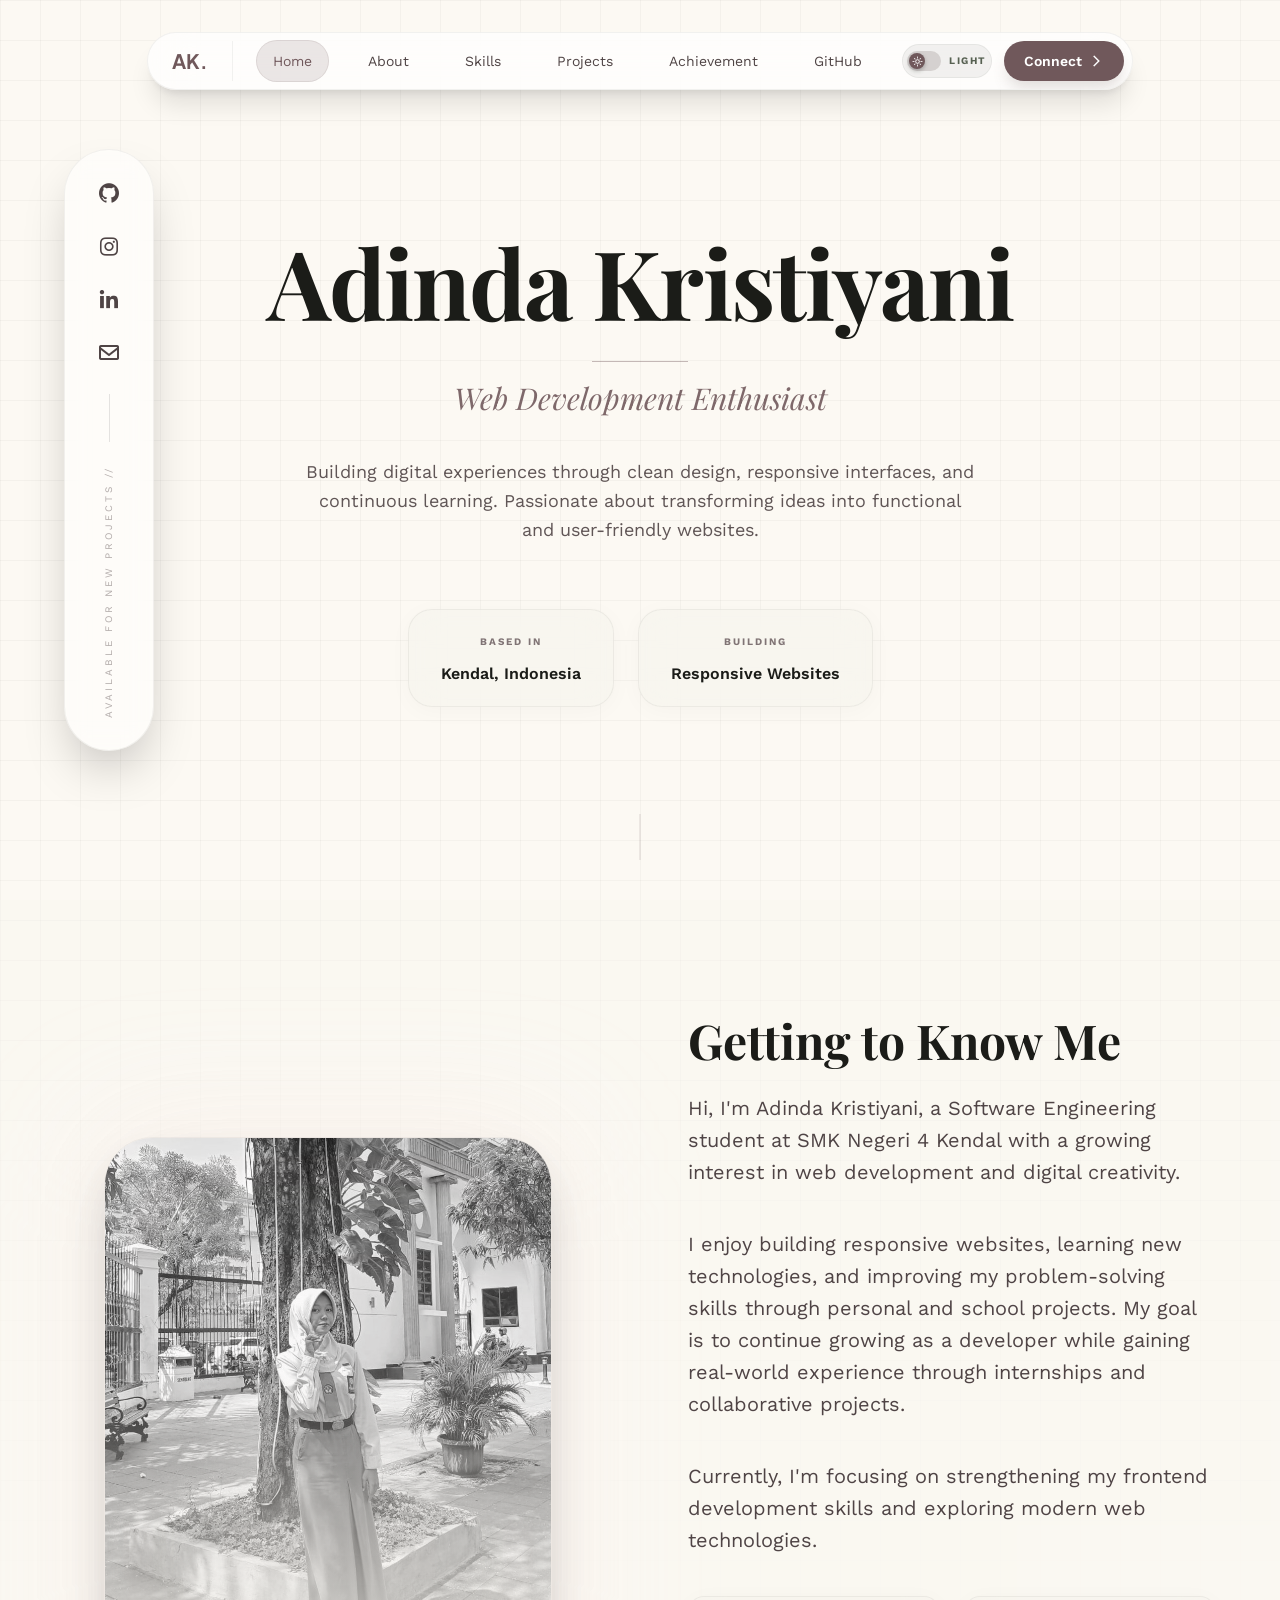
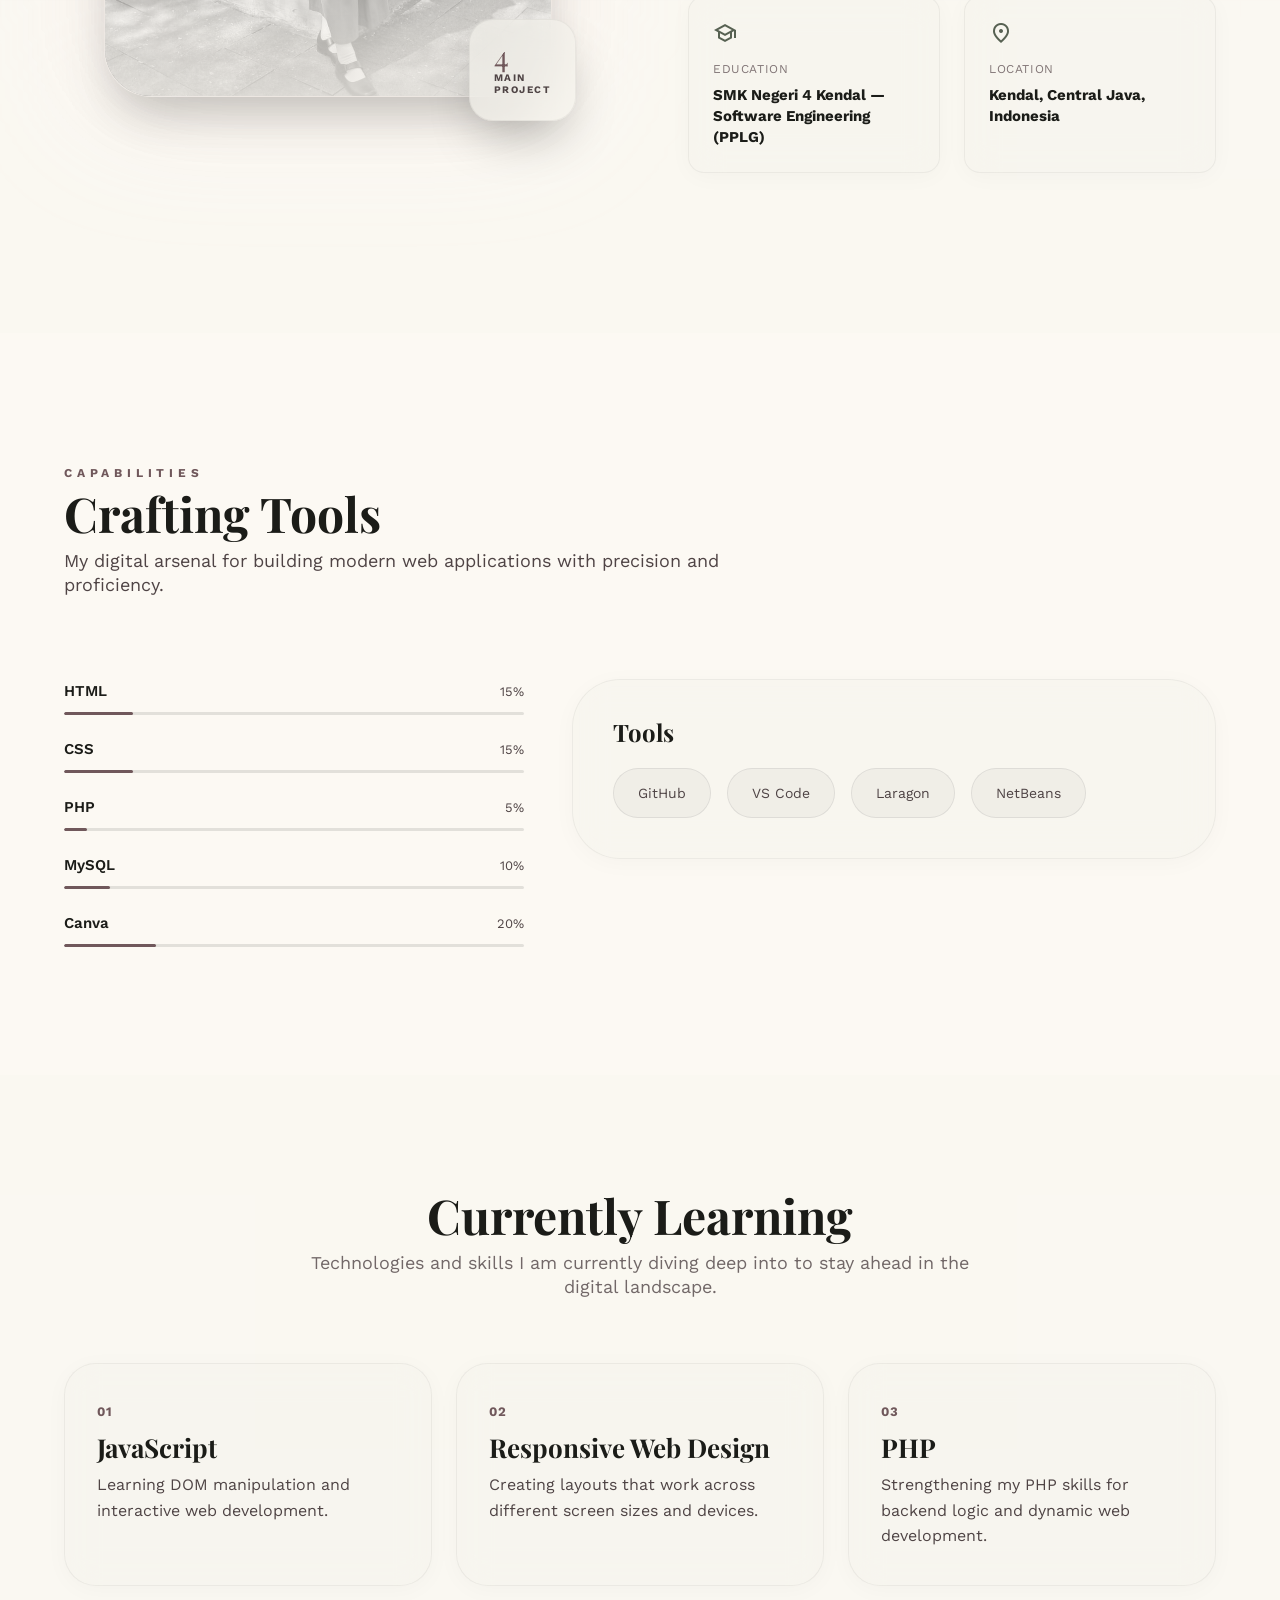
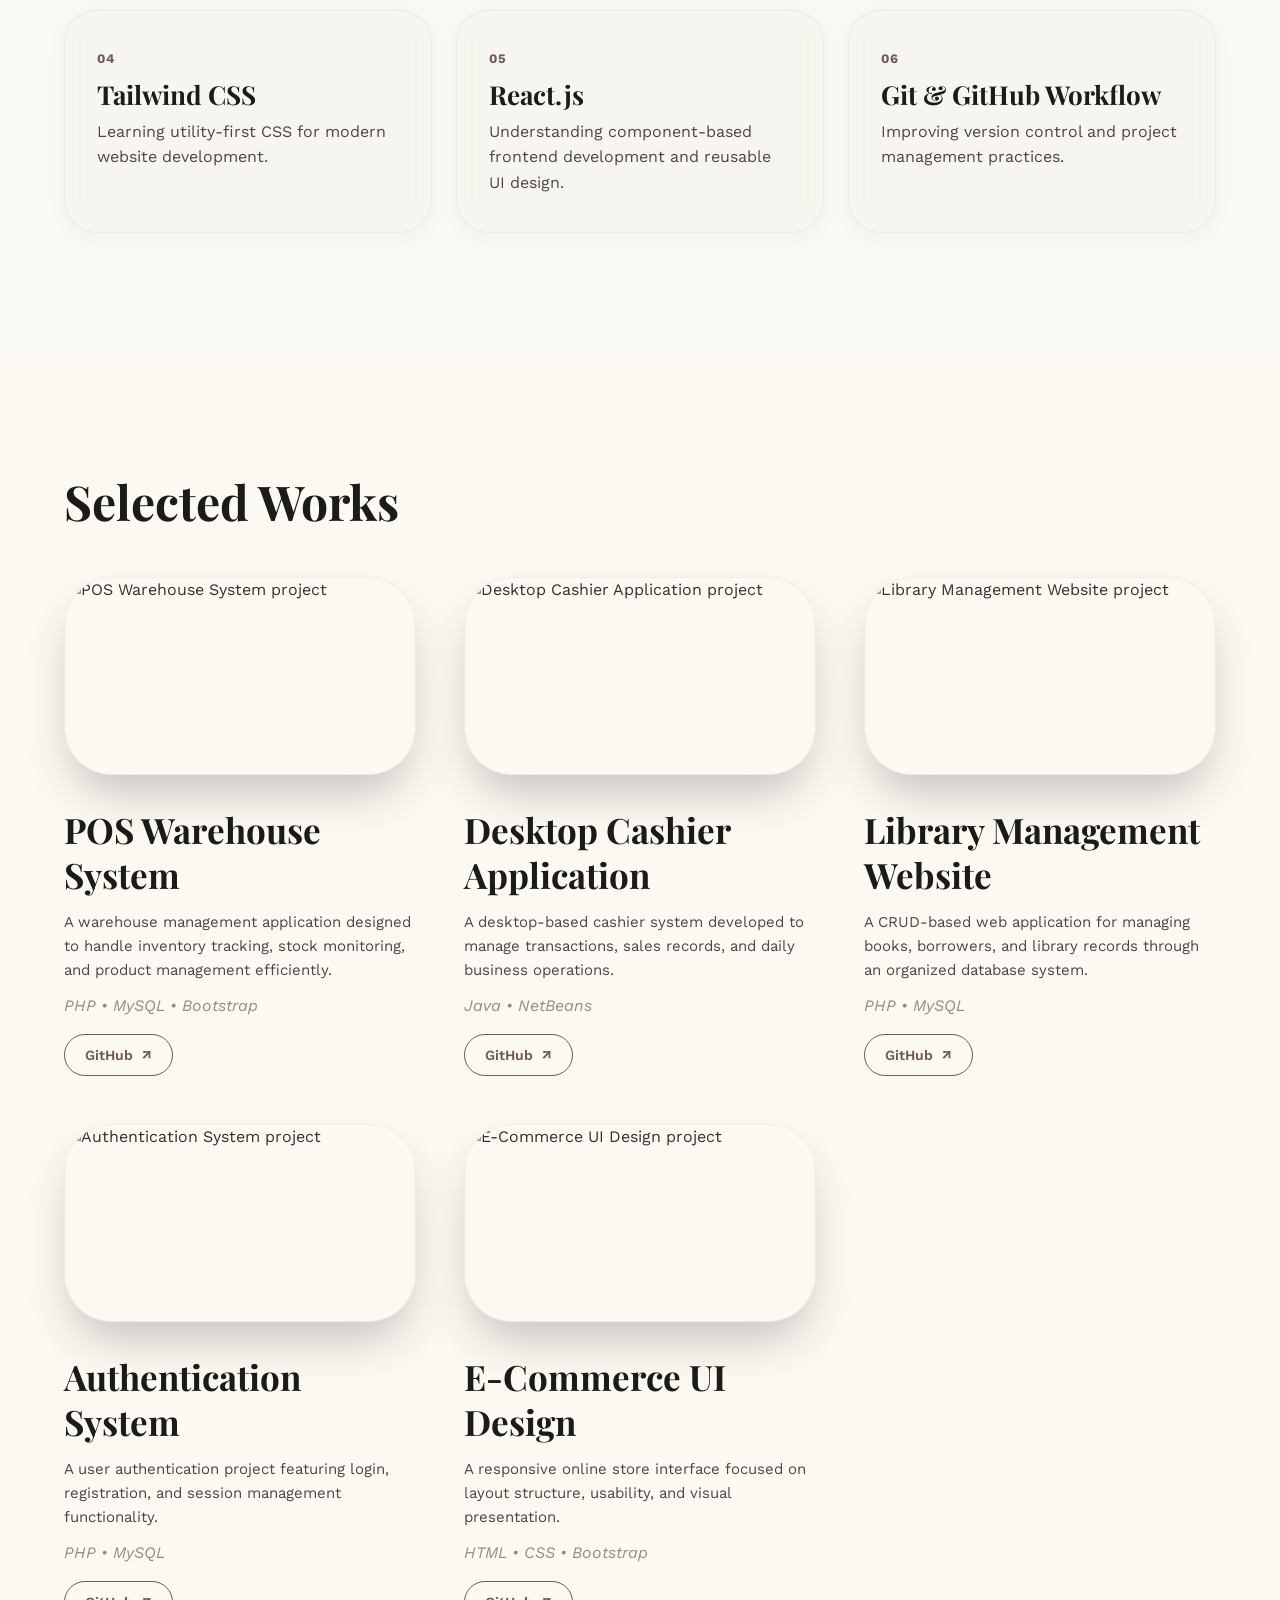
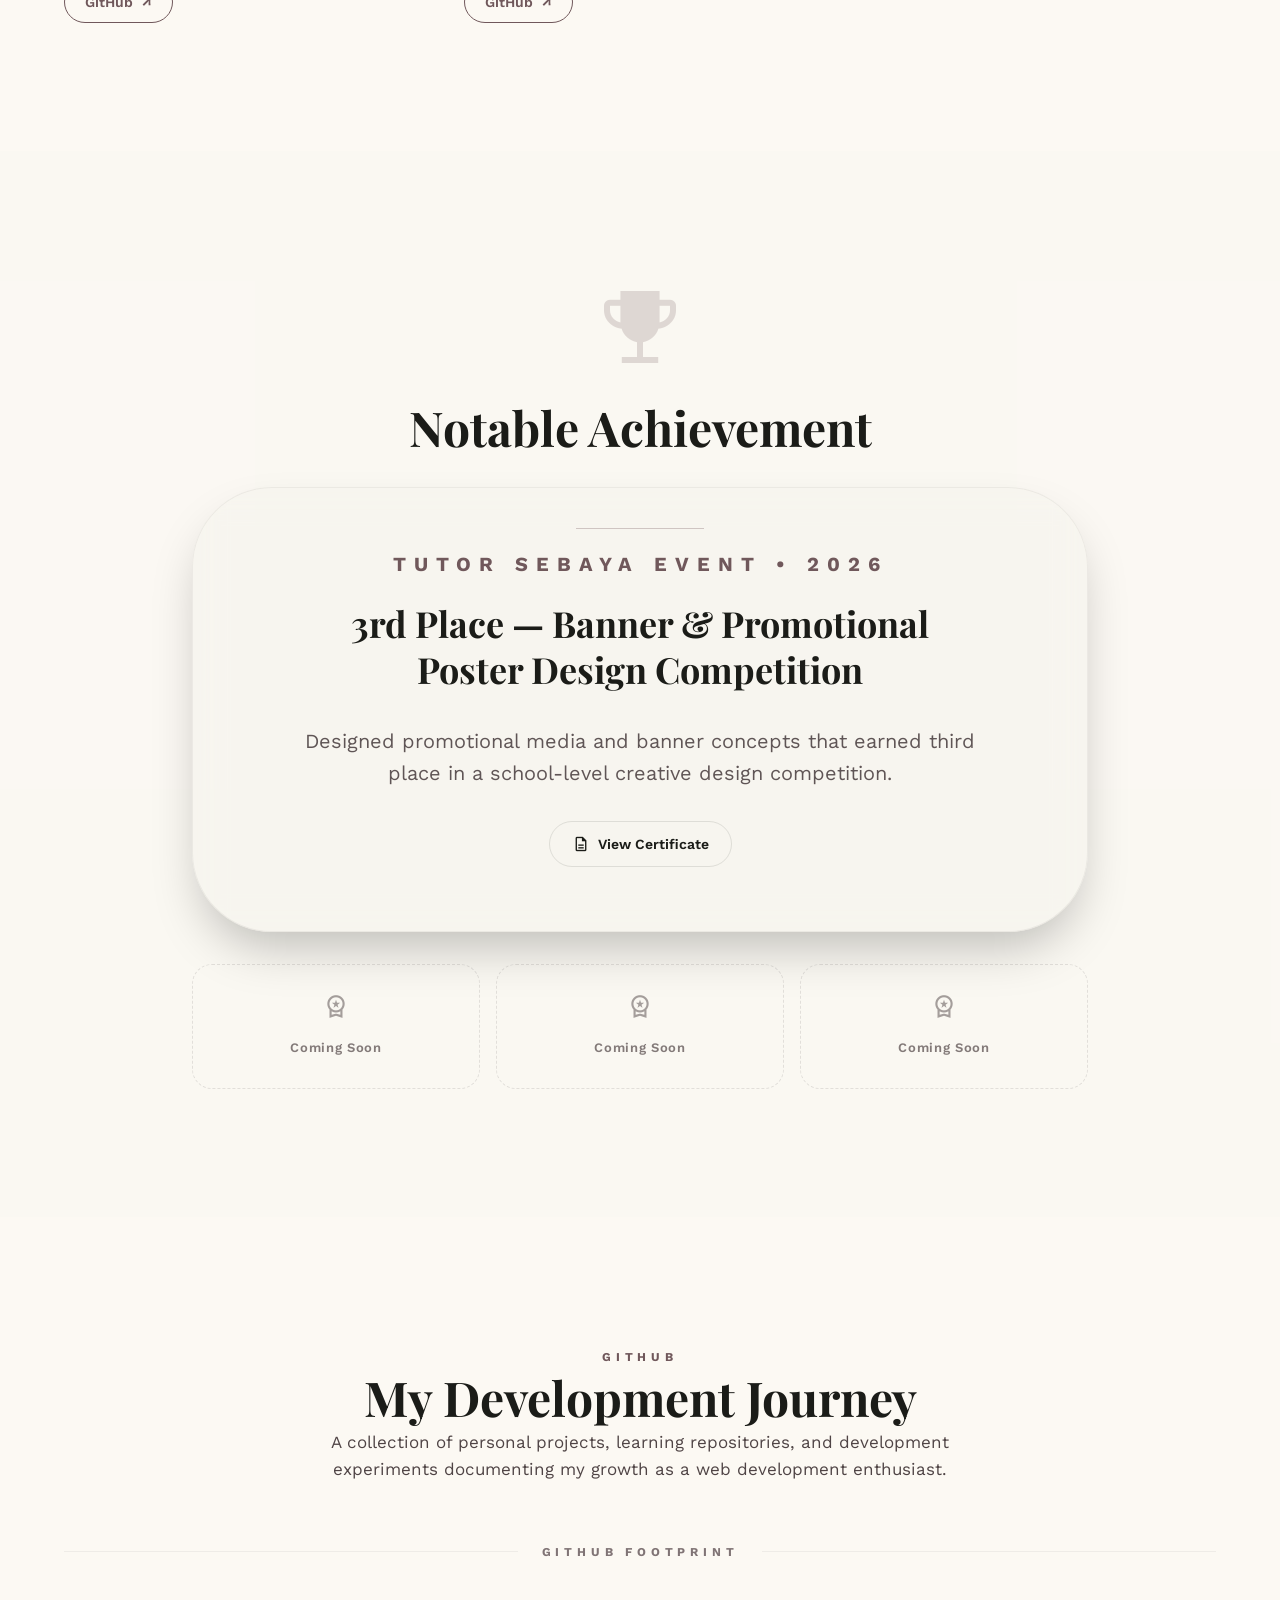
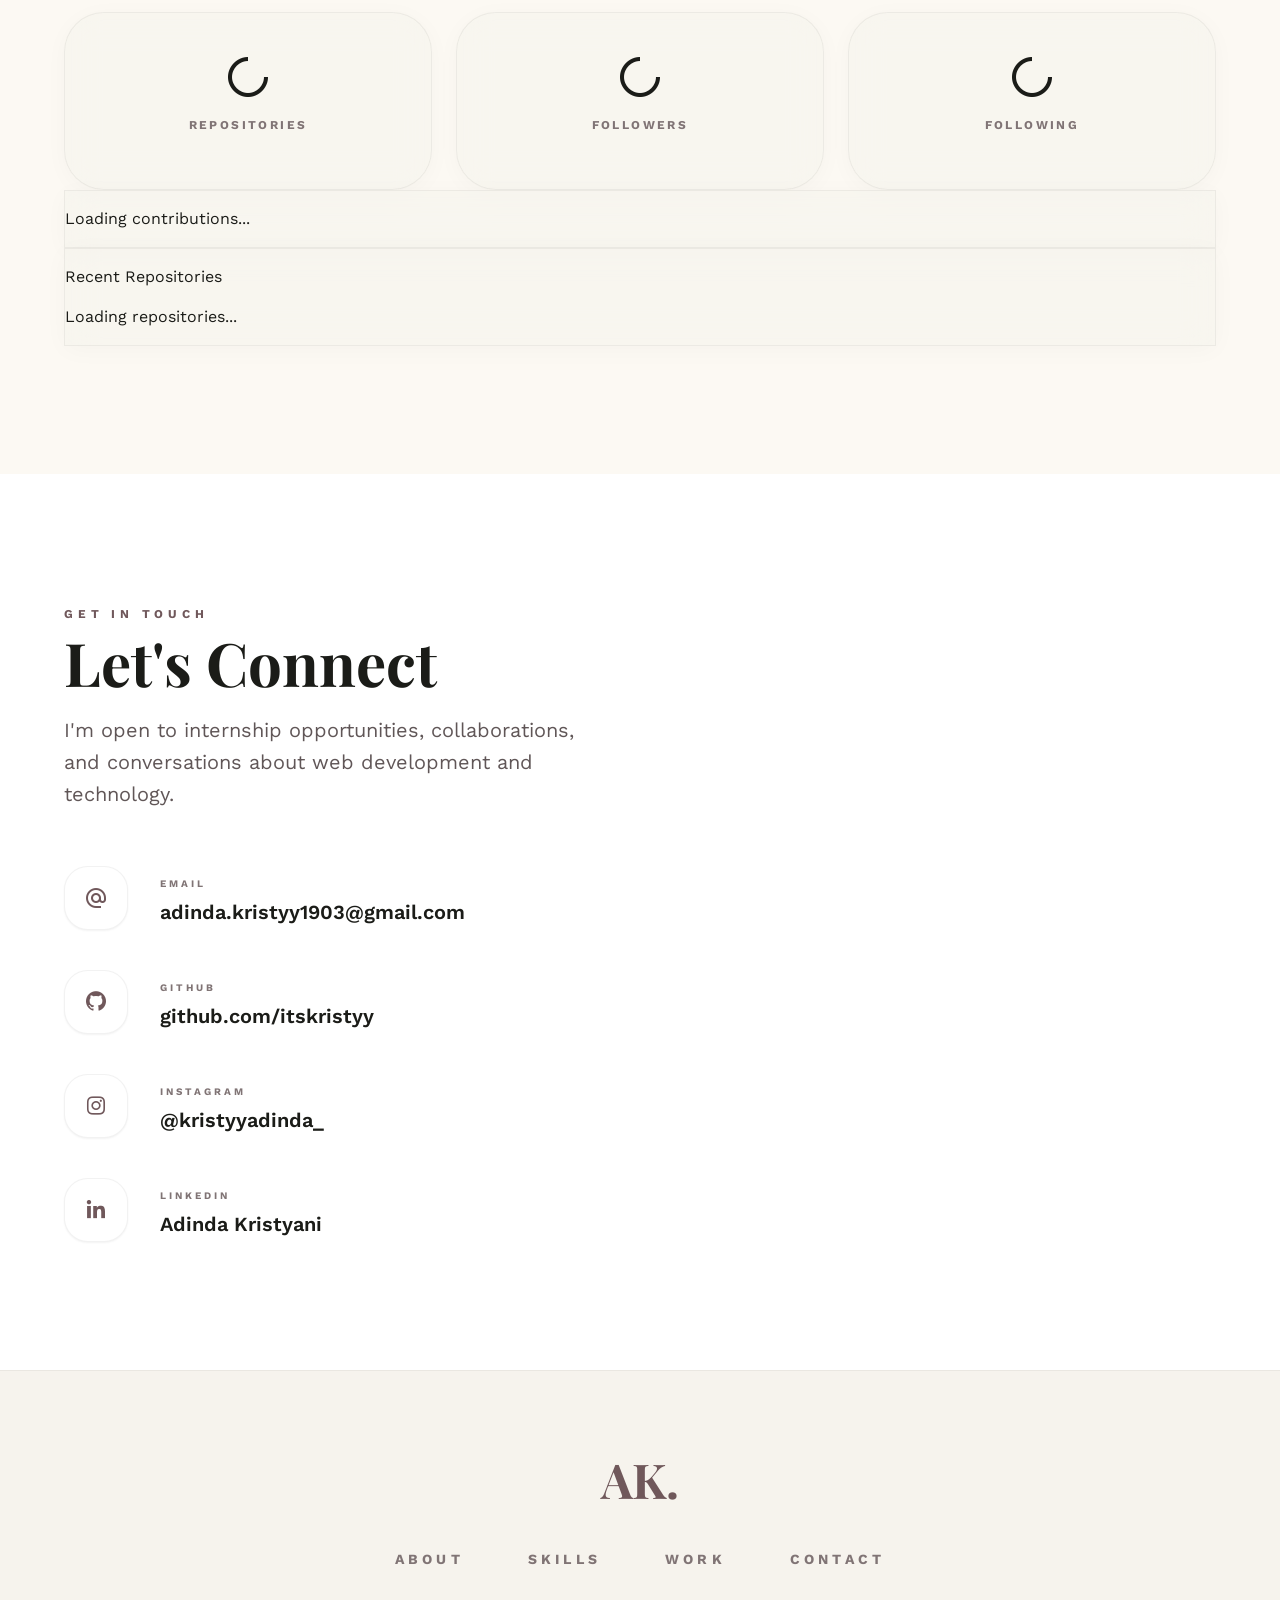
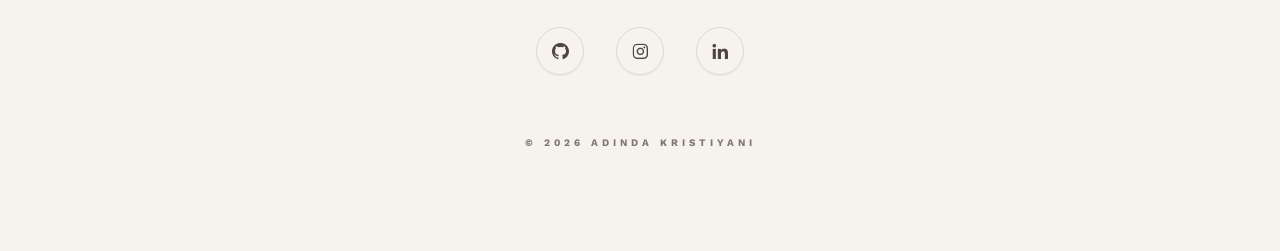
==== commit e0626f9e: "feat: feat: add contribution graph and recent repositories markup to GitHub section" ====
--- a/123465987.html
+++ b/123465987.html
@@ -536,6 +536,23 @@
               <p class="stat-card__label">Following</p>
             </div>
           </div>
+
+          <!-- Contribution Graph + Recent Repositories -->
+          <div class="github-stats__panels">
+            <!-- Kotak sebelah kiri: diisi otomatis oleh github-contributions.js -->
+            <div class="contrib-card glass-card">
+              <p class="contrib-card__count" id="contrib-count">Loading contributions...</p>
+              <div class="contrib-graph" id="contrib-graph"></div>
+            </div>
+
+            <!-- Kotak sebelah kanan: perlu logic baru (belum ada di file kamu) -->
+            <div class="recent-repos glass-card">
+              <p class="recent-repos__title">Recent Repositories</p>
+              <div class="recent-repos__list" id="recent-repos-list">
+                <p class="recent-repos__loading">Loading repositories...</p>
+              </div>
+            </div>
+          </div>
         </div>
       </section>
 
@@ -640,5 +657,6 @@
     <script src="assets/js/aurora.js"></script>
     <script src="assets/js/script.js"></script>
     <script src="assets/js/github-stats.js"></script>
+    <script src="assets/js/github-contributions.js"></script>
   </body>
 </html>
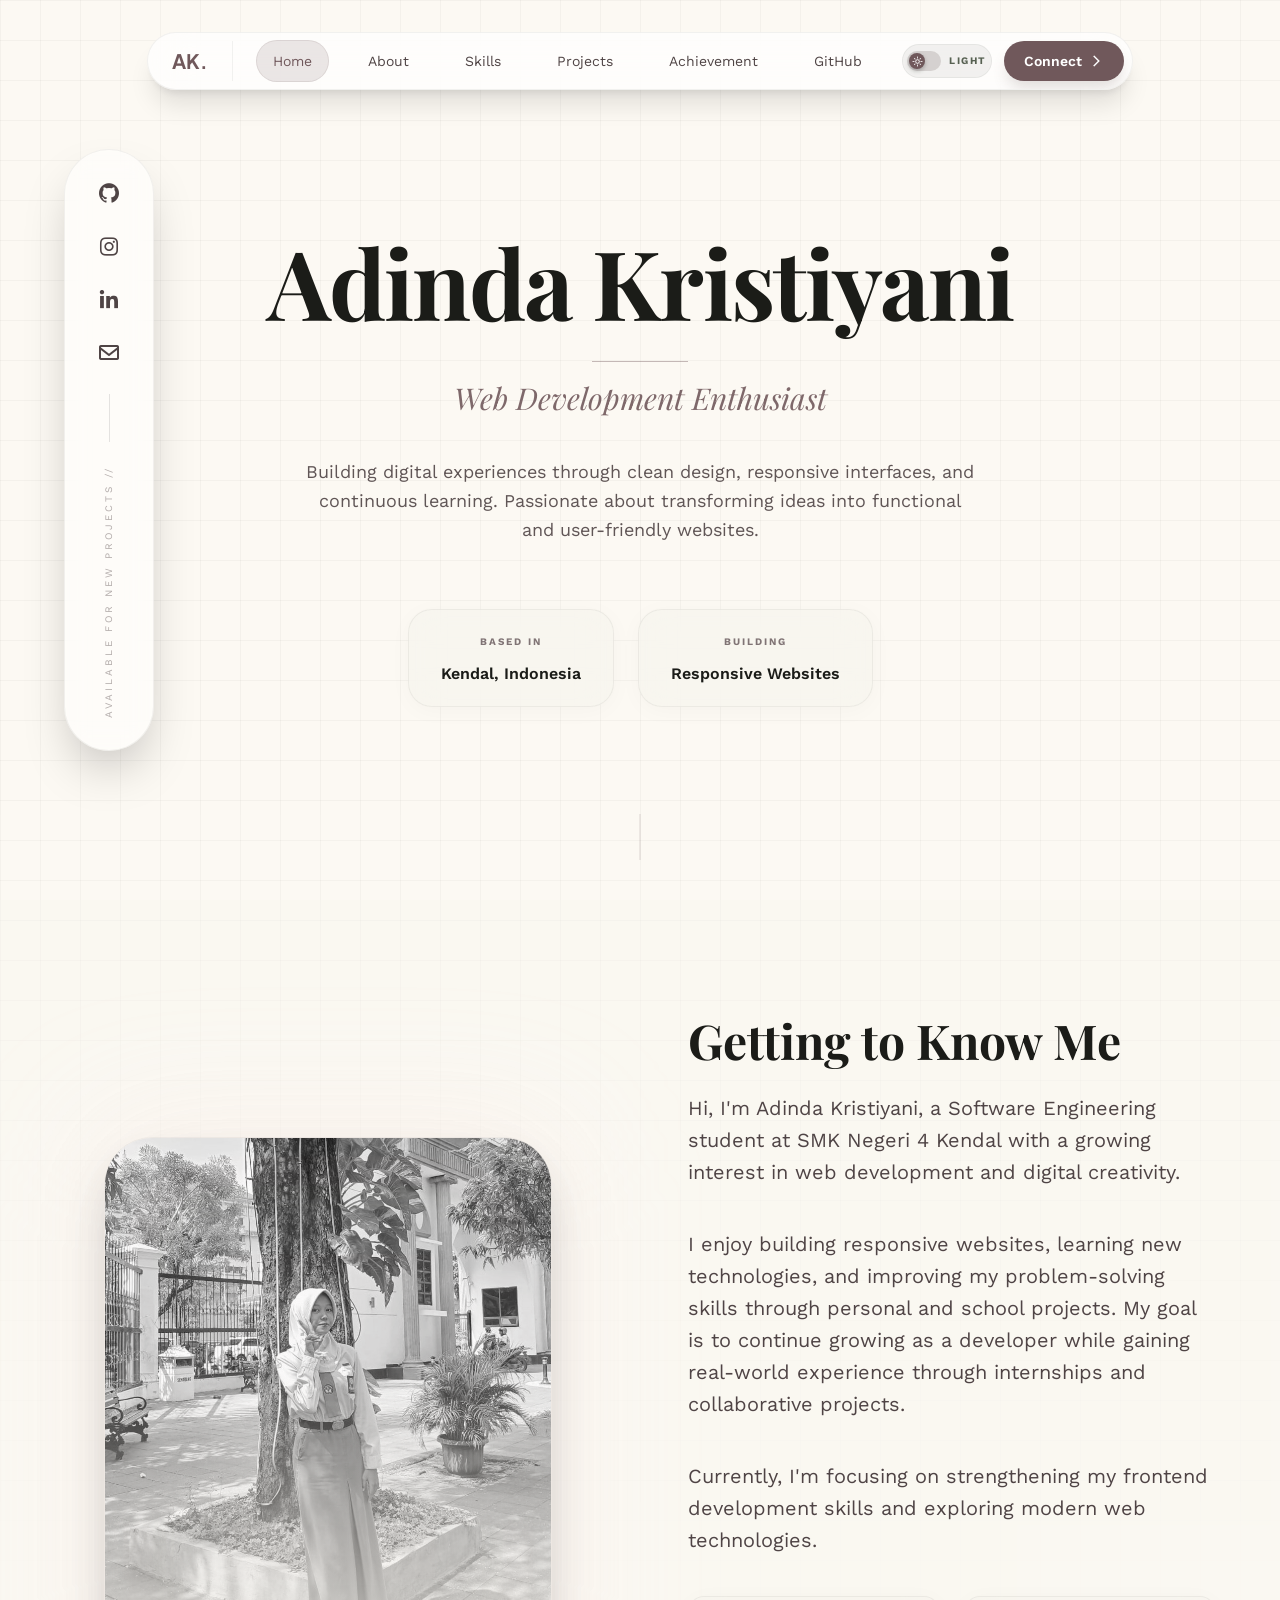
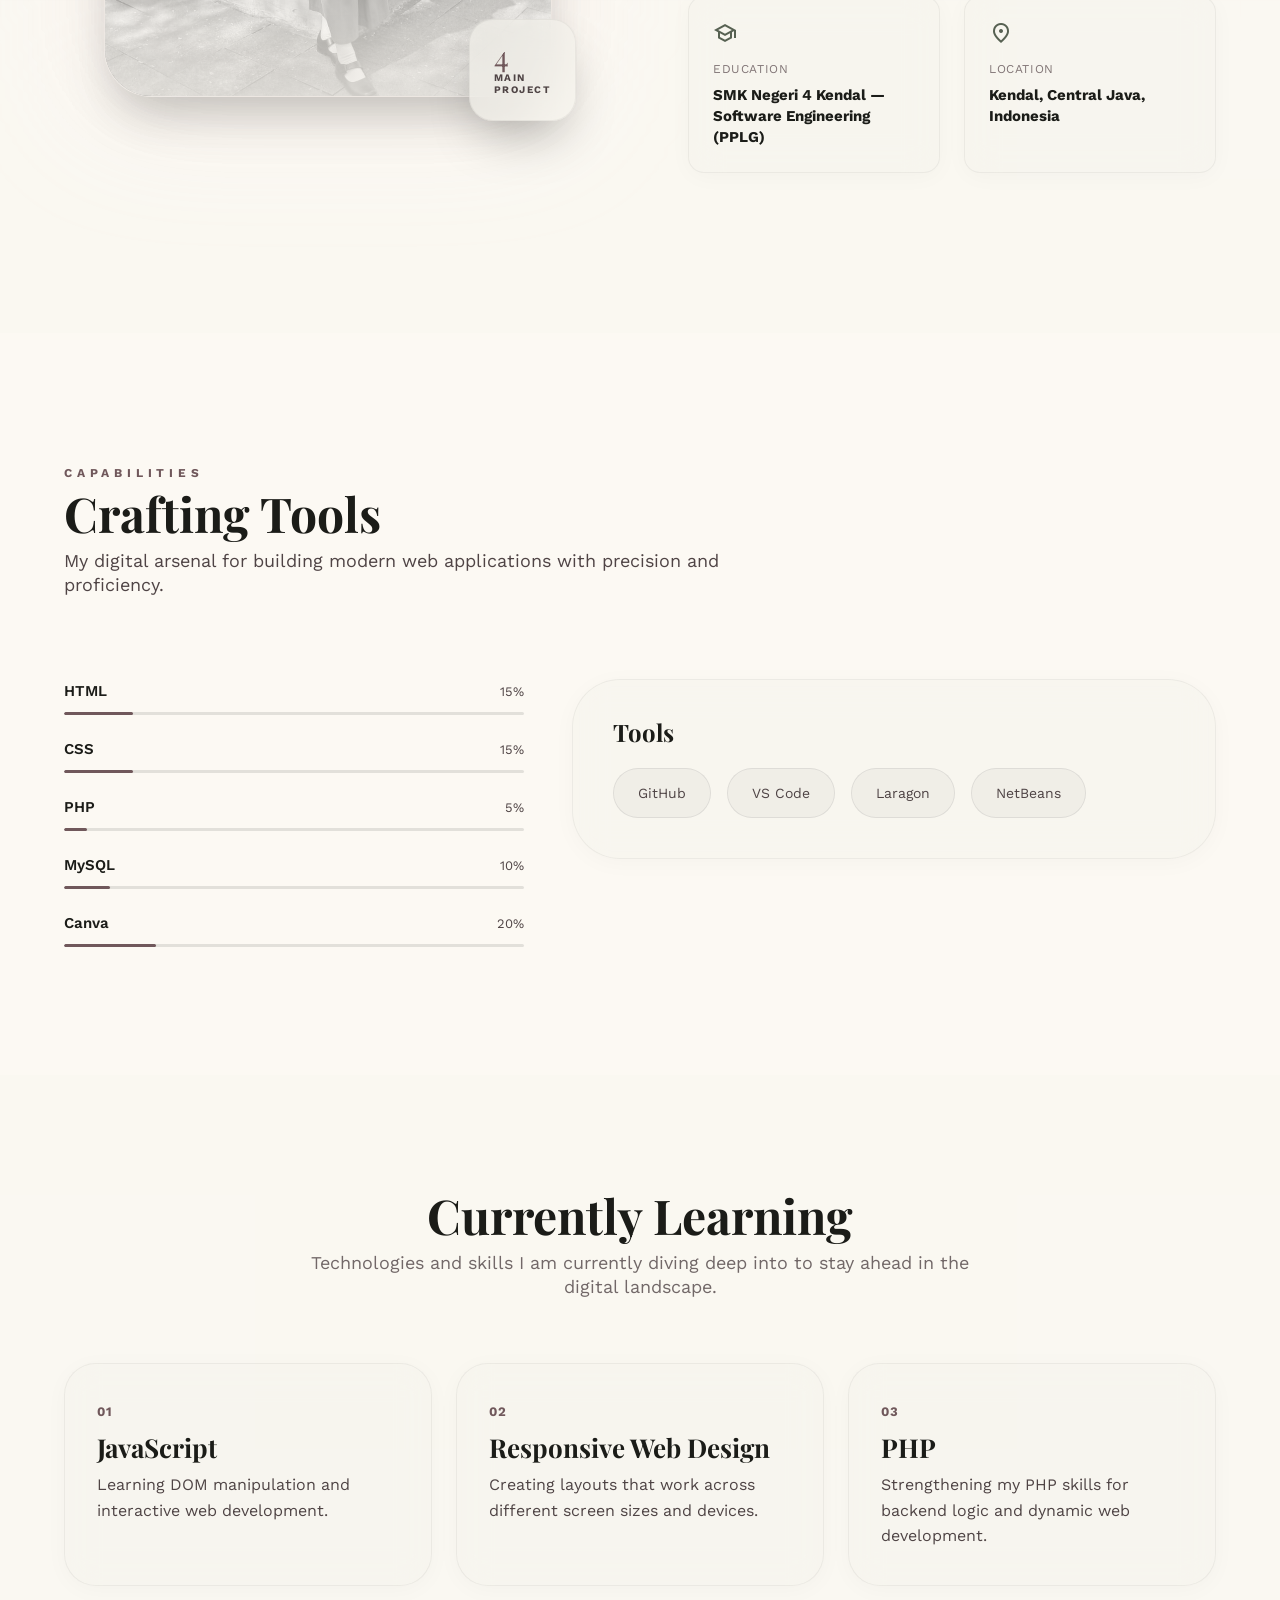
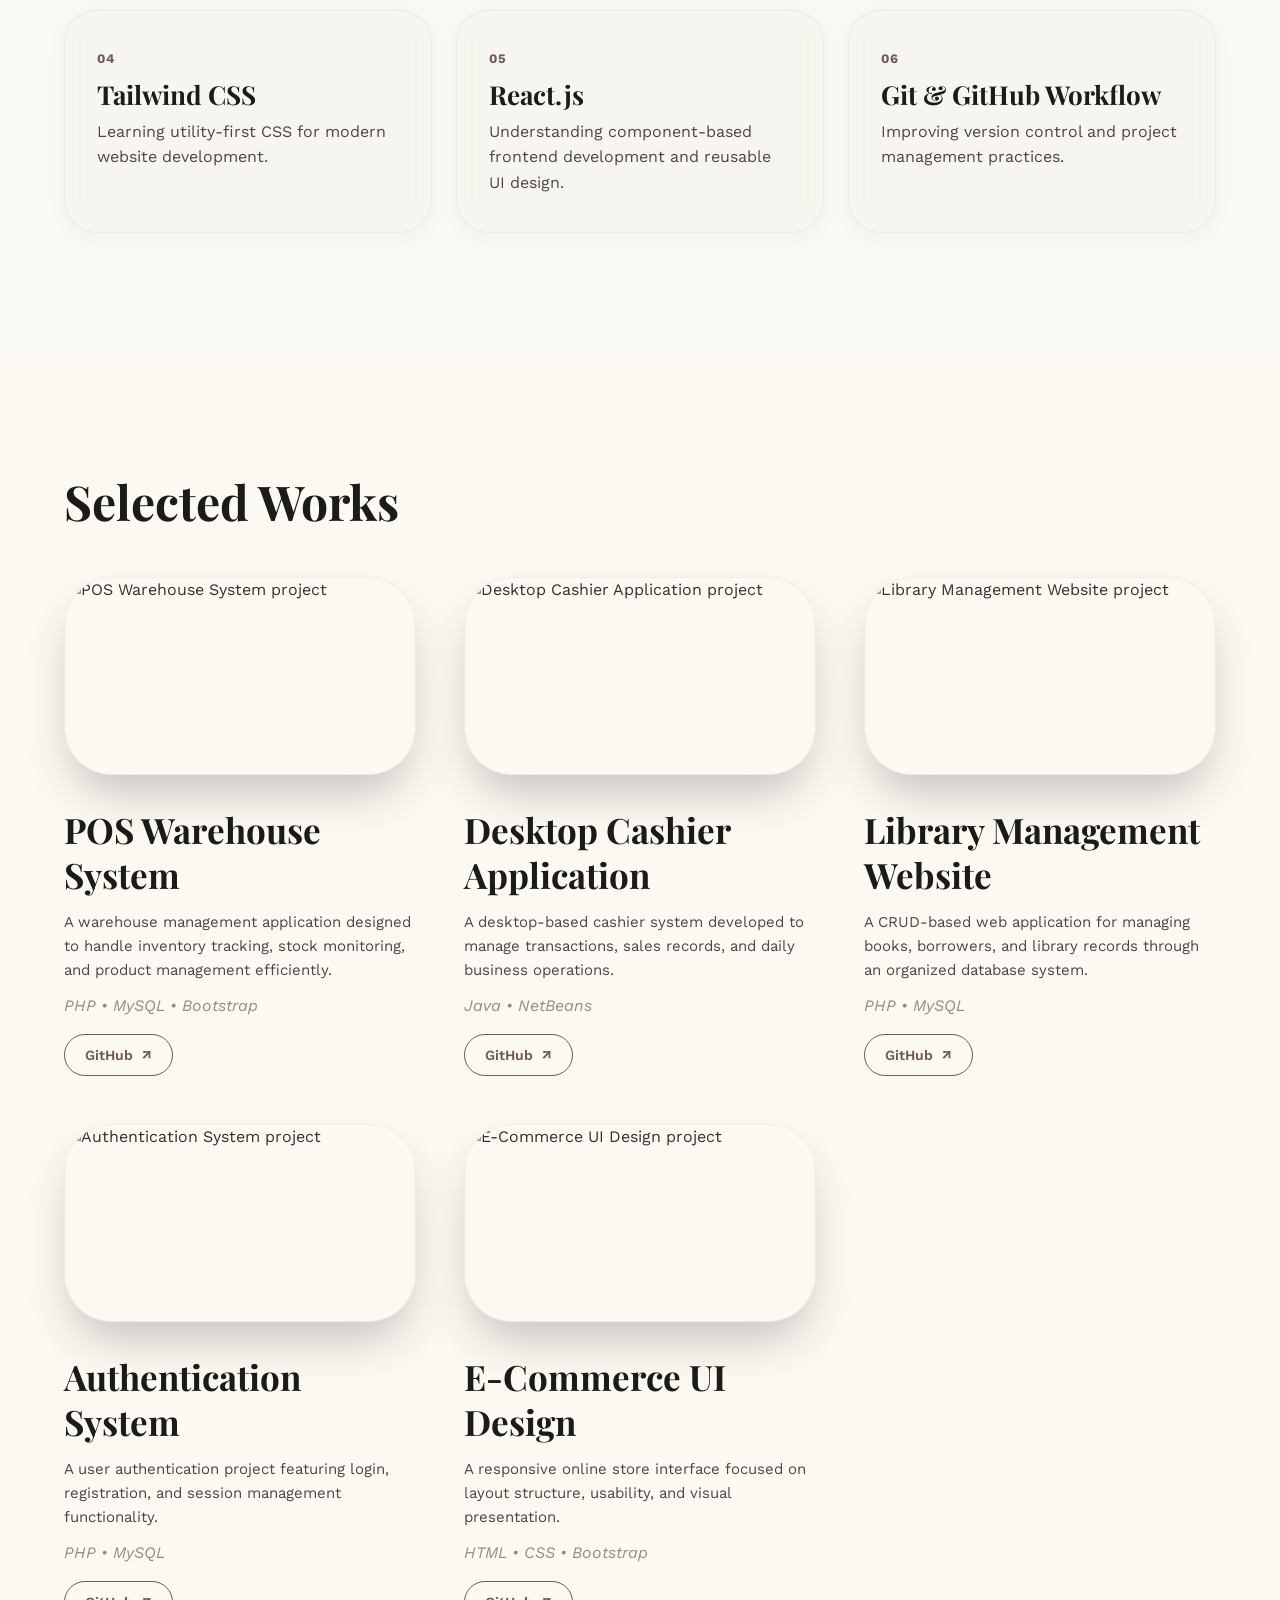
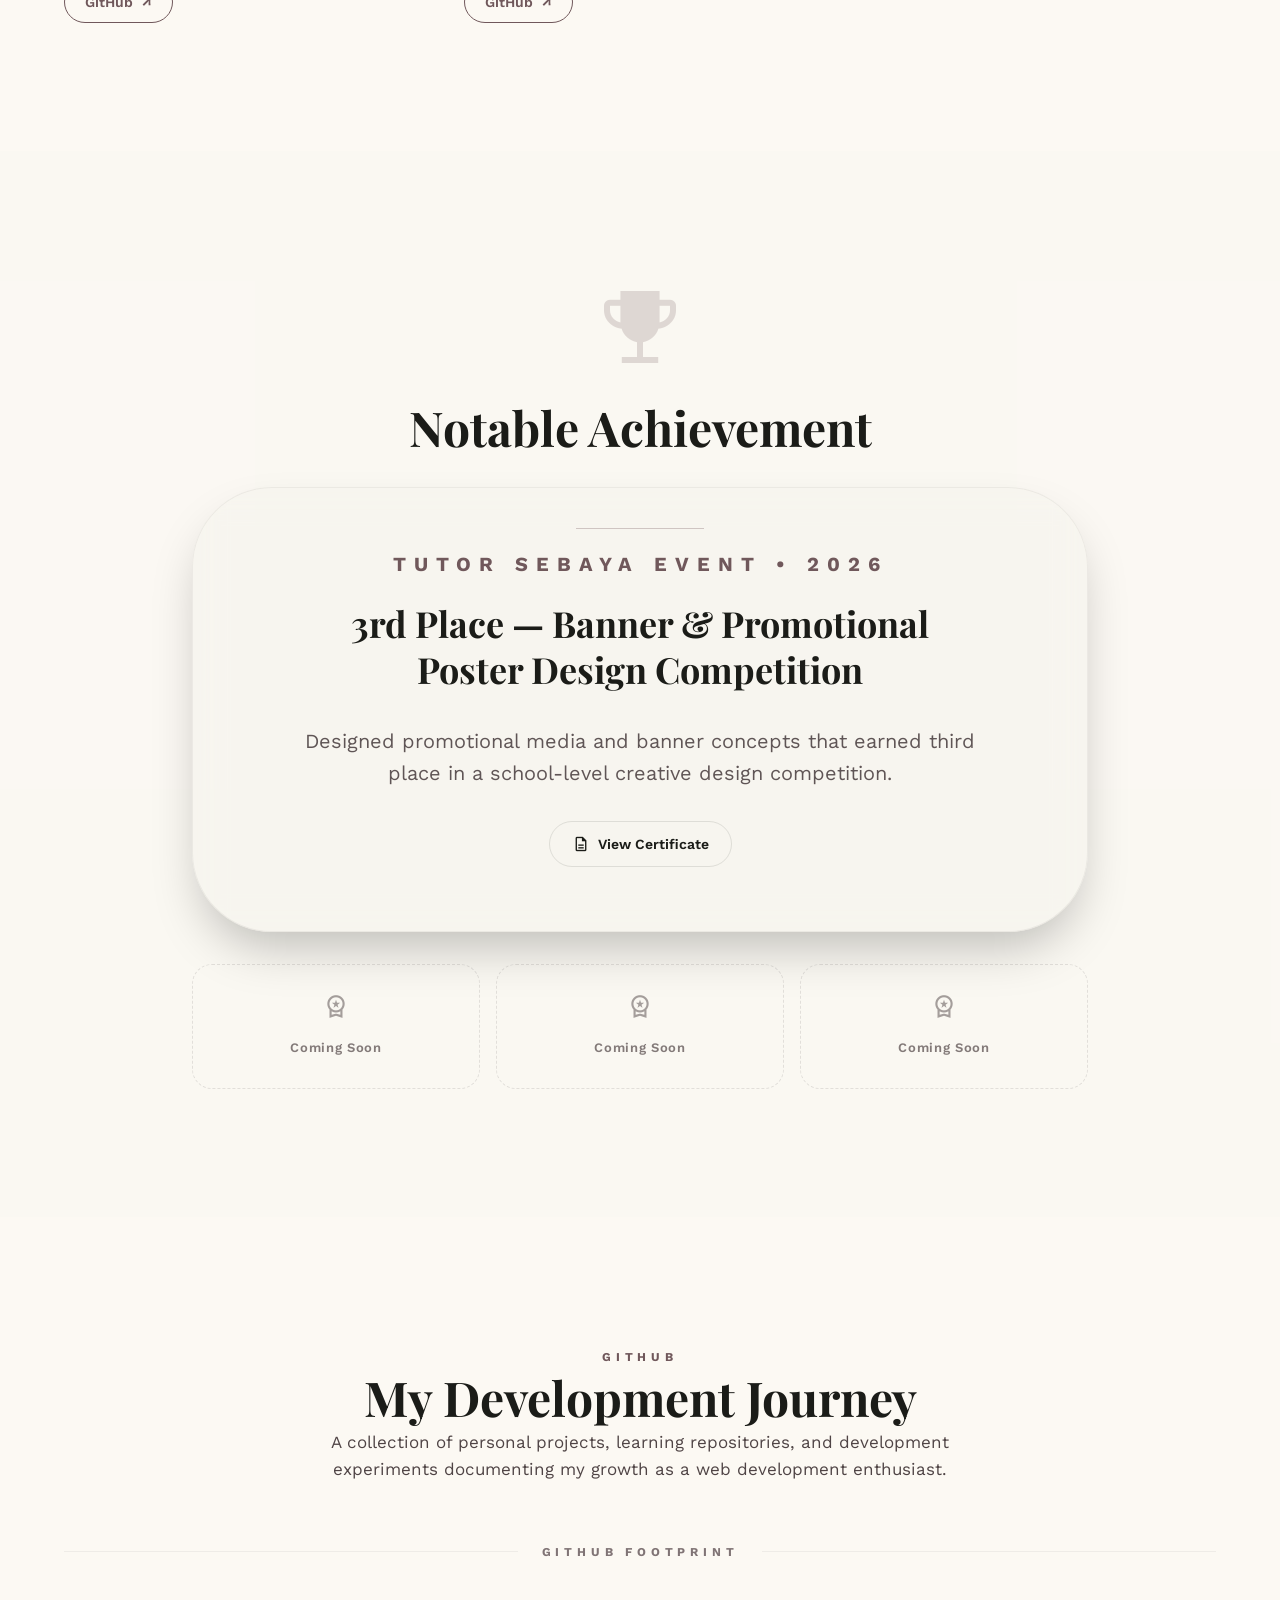
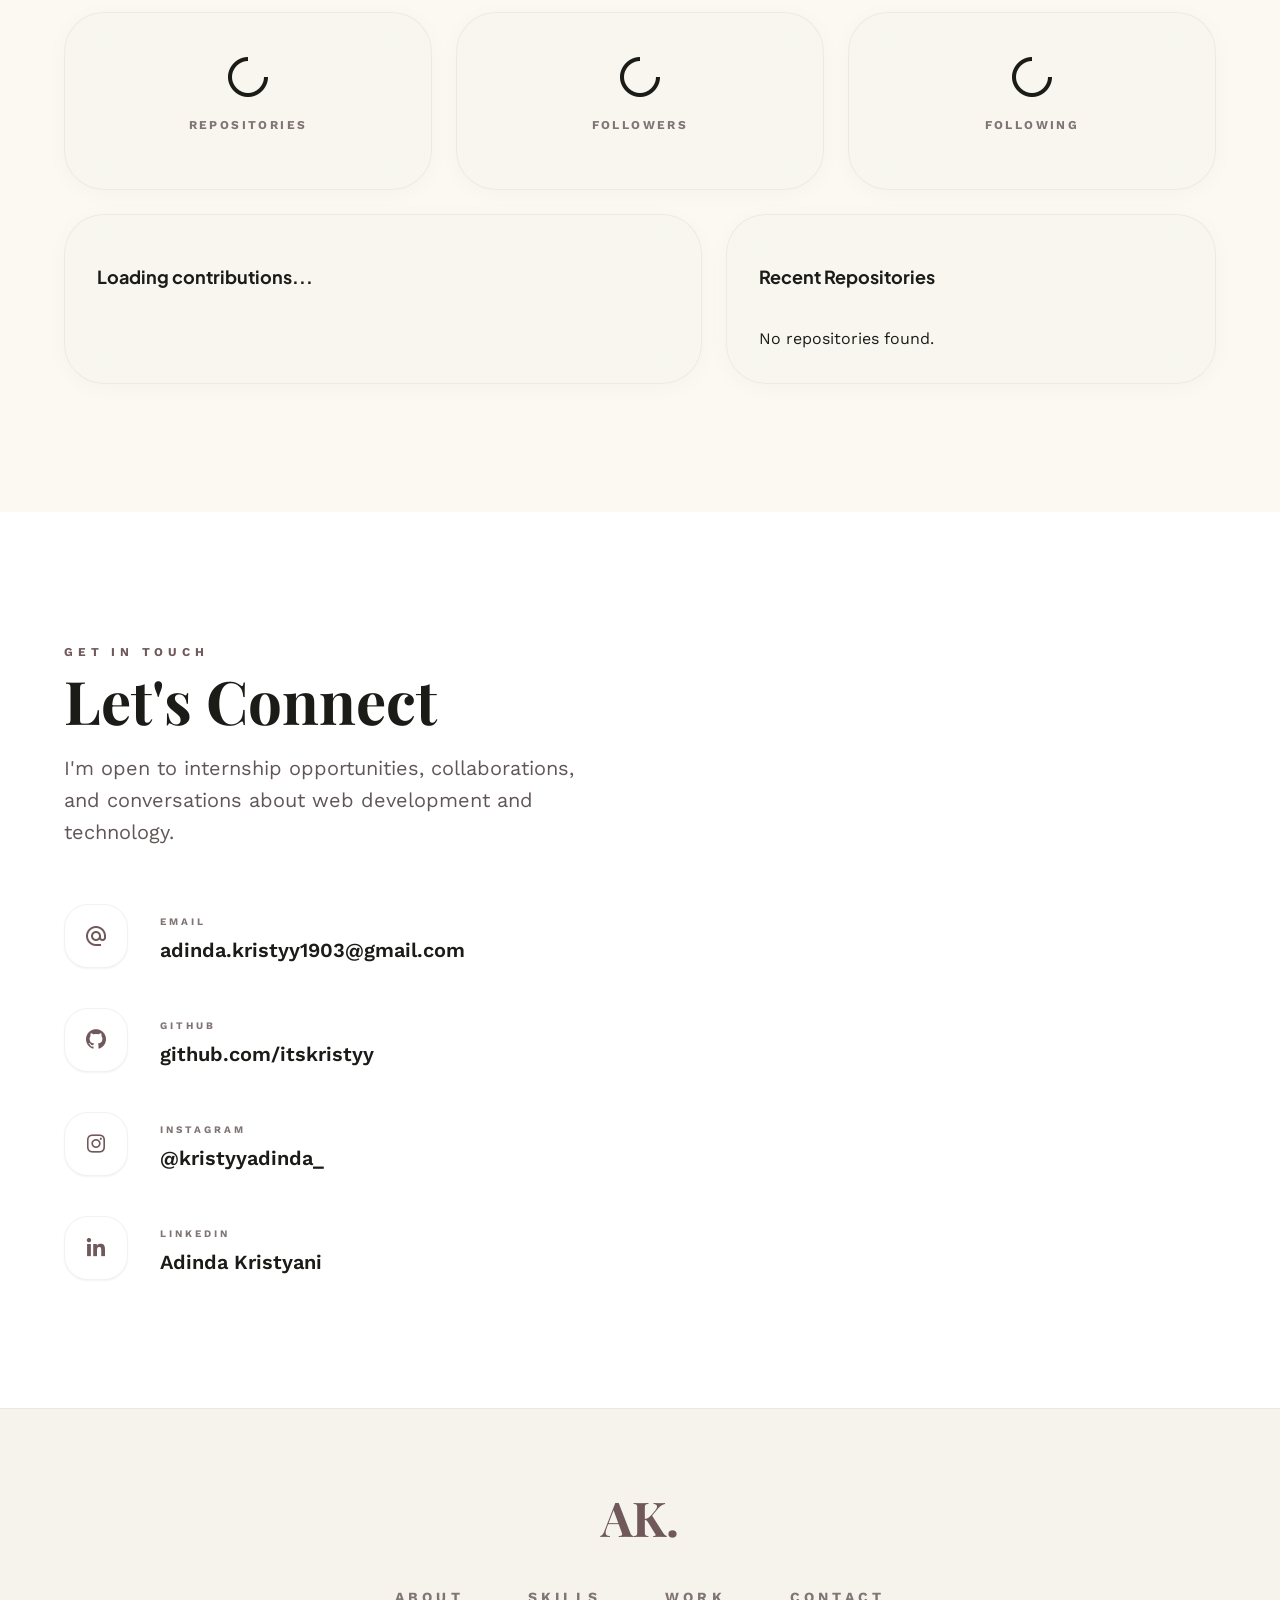
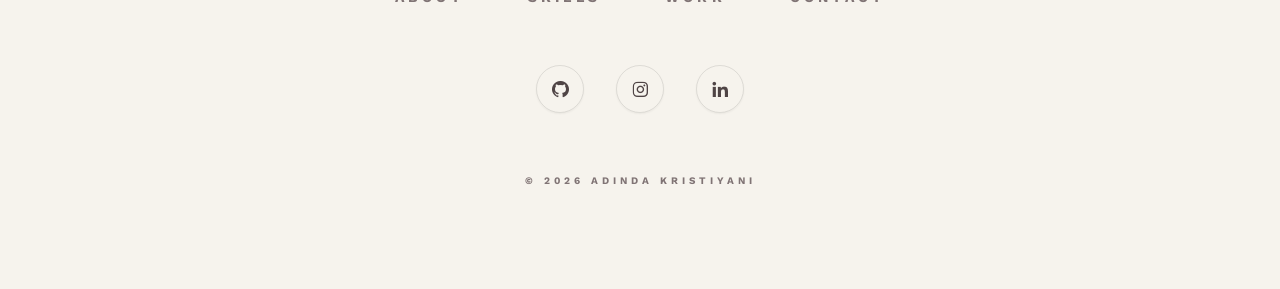
==== commit 74d27726: "feat: implementation recent repo and 6 month contrivbute" ====
--- a/123465987.html
+++ b/123465987.html
@@ -658,5 +658,6 @@
     <script src="assets/js/script.js"></script>
     <script src="assets/js/github-stats.js"></script>
     <script src="assets/js/github-contributions.js"></script>
+    <script src="assets/js/github-recent-repos.js"></script>
   </body>
 </html>
--- a/assets/css/style.css
+++ b/assets/css/style.css
@@ -1243,6 +1243,170 @@
   text-transform: uppercase;
   letter-spacing: 0.2em;
 }
+.github-stats__panels {
+  display: grid;
+  grid-template-columns: 1fr;
+  gap: var(--space-gutter);
+  margin-top: var(--space-gutter);
+}
+
+/* ===== CONTRIBUTION GRAPH ===== */
+.contrib-card {
+  padding: 32px;
+  border-radius: 2.5rem;
+  display: flex;
+  flex-direction: column;
+  gap: 20px;
+}
+.contrib-card__count {
+  font-size: 18px;
+  font-weight: 700;
+  font-family: var(--font-display);
+  color: var(--color-on-surface);
+}
+
+/* Wrapper hasil generate JS (#contrib-graph). display:flex biar
+   contrib-months, contrib-grid, contrib-legend tersusun rapi ke bawah. */
+.contrib-graph {
+  display: flex;
+  flex-direction: column;
+  gap: 10px;
+  overflow-x: auto; /* jaga-jaga kalau grid kepanjangan di layar sempit */
+  padding-bottom: 4px;
+  width: 100%;
+}
+
+/* Baris label bulan (Jan, Feb, dst) di atas grid kotak-kotak */
+.contrib-months {
+  position: relative;
+  height: 16px;
+  width: 100%;
+}
+.contrib-month-label {
+  position: absolute;
+  top: 0;
+  font-size: 11px;
+  font-weight: 600;
+  color: var(--color-outline);
+  text-transform: uppercase;
+  letter-spacing: 0.05em;
+  white-space: nowrap;
+}
+
+/* Grid kotak-kotak kontribusi. grid-template-columns diatur lewat JS
+   (jumlah minggu berubah-ubah), di sini cukup atur baris & jaraknya. */
+.contrib-grid {
+  display: grid;
+  grid-template-rows: repeat(7, 1fr);
+  gap: 3px;
+  width: 100%;
+}
+.contrib-cell {
+  aspect-ratio: 1;
+  width: 100%;
+  border-radius: 3px;
+  transition: transform 0.15s ease;
+}
+.contrib-cell:not(.contrib-cell--empty):hover {
+  transform: scale(1.3);
+}
+.contrib-cell--empty {
+  background: transparent !important;
+}
+
+/* Legend "Less [] [] [] [] [] More" di bawah grid */
+.contrib-legend {
+  display: flex;
+  align-items: center;
+  gap: 4px;
+  margin-top: 2px;
+}
+.contrib-legend-text {
+  font-size: 10px;
+  font-weight: 700;
+  text-transform: uppercase;
+  letter-spacing: 0.15em;
+  color: var(--color-outline);
+  margin: 0 4px;
+}
+.contrib-legend-box {
+  width: 10px;
+  height: 10px;
+  border-radius: 3px;
+}
+
+/* ===== RECENT REPOSITORIES ===== */
+.recent-repos {
+  padding: 32px;
+  border-radius: 2.5rem;
+  display: flex;
+  flex-direction: column;
+  gap: 20px;
+}
+.recent-repos__title {
+  font-size: 18px;
+  font-weight: 700;
+  font-family: var(--font-display);
+  color: var(--color-on-surface);
+}
+.recent-repos__loading {
+  font-size: 14px;
+  color: var(--color-outline);
+}
+.recent-repos__list {
+  display: flex;
+  flex-direction: column;
+}
+
+/* 1 baris repo di dalam .recent-repos__list (di-generate lewat JS) */
+.repo-item {
+  display: flex;
+  justify-content: space-between;
+  align-items: flex-start;
+  gap: 16px;
+  padding: 14px 0;
+  border-bottom: 1px solid var(--hairline);
+}
+.repo-item:first-child {
+  padding-top: 0;
+}
+.repo-item:last-child {
+  border-bottom: none;
+  padding-bottom: 0;
+}
+.repo-item__name {
+  font-size: 15px;
+  font-weight: 700;
+  color: var(--color-primary);
+  text-decoration: none;
+}
+.repo-item__name:hover {
+  text-decoration: underline;
+}
+.repo-item__desc {
+  font-size: 13px;
+  color: var(--color-outline);
+  margin-top: 4px;
+  line-height: 1.5;
+}
+.repo-item__meta {
+  display: flex;
+  align-items: center;
+  gap: 12px;
+  font-size: 12px;
+  color: var(--color-outline);
+  white-space: nowrap;
+  flex-shrink: 0;
+}
+.repo-item__lang-dot {
+  width: 8px;
+  height: 8px;
+  border-radius: 50%;
+  background: var(--color-primary);
+  display: inline-block;
+  margin-right: 5px;
+  vertical-align: middle;
+}
 
 /* CONTACT */
 .contact {
--- a/assets/css/responsive_style.css
+++ b/assets/css/responsive_style.css
@@ -136,6 +136,9 @@
   .contact__grid {
     grid-template-columns: 1fr 1fr;
   }
+  .github-stats__panels {
+    grid-template-columns: 1.3fr 1fr;
+  }
 }
 
 /* Desktop ke atas (≥ 1280px) */
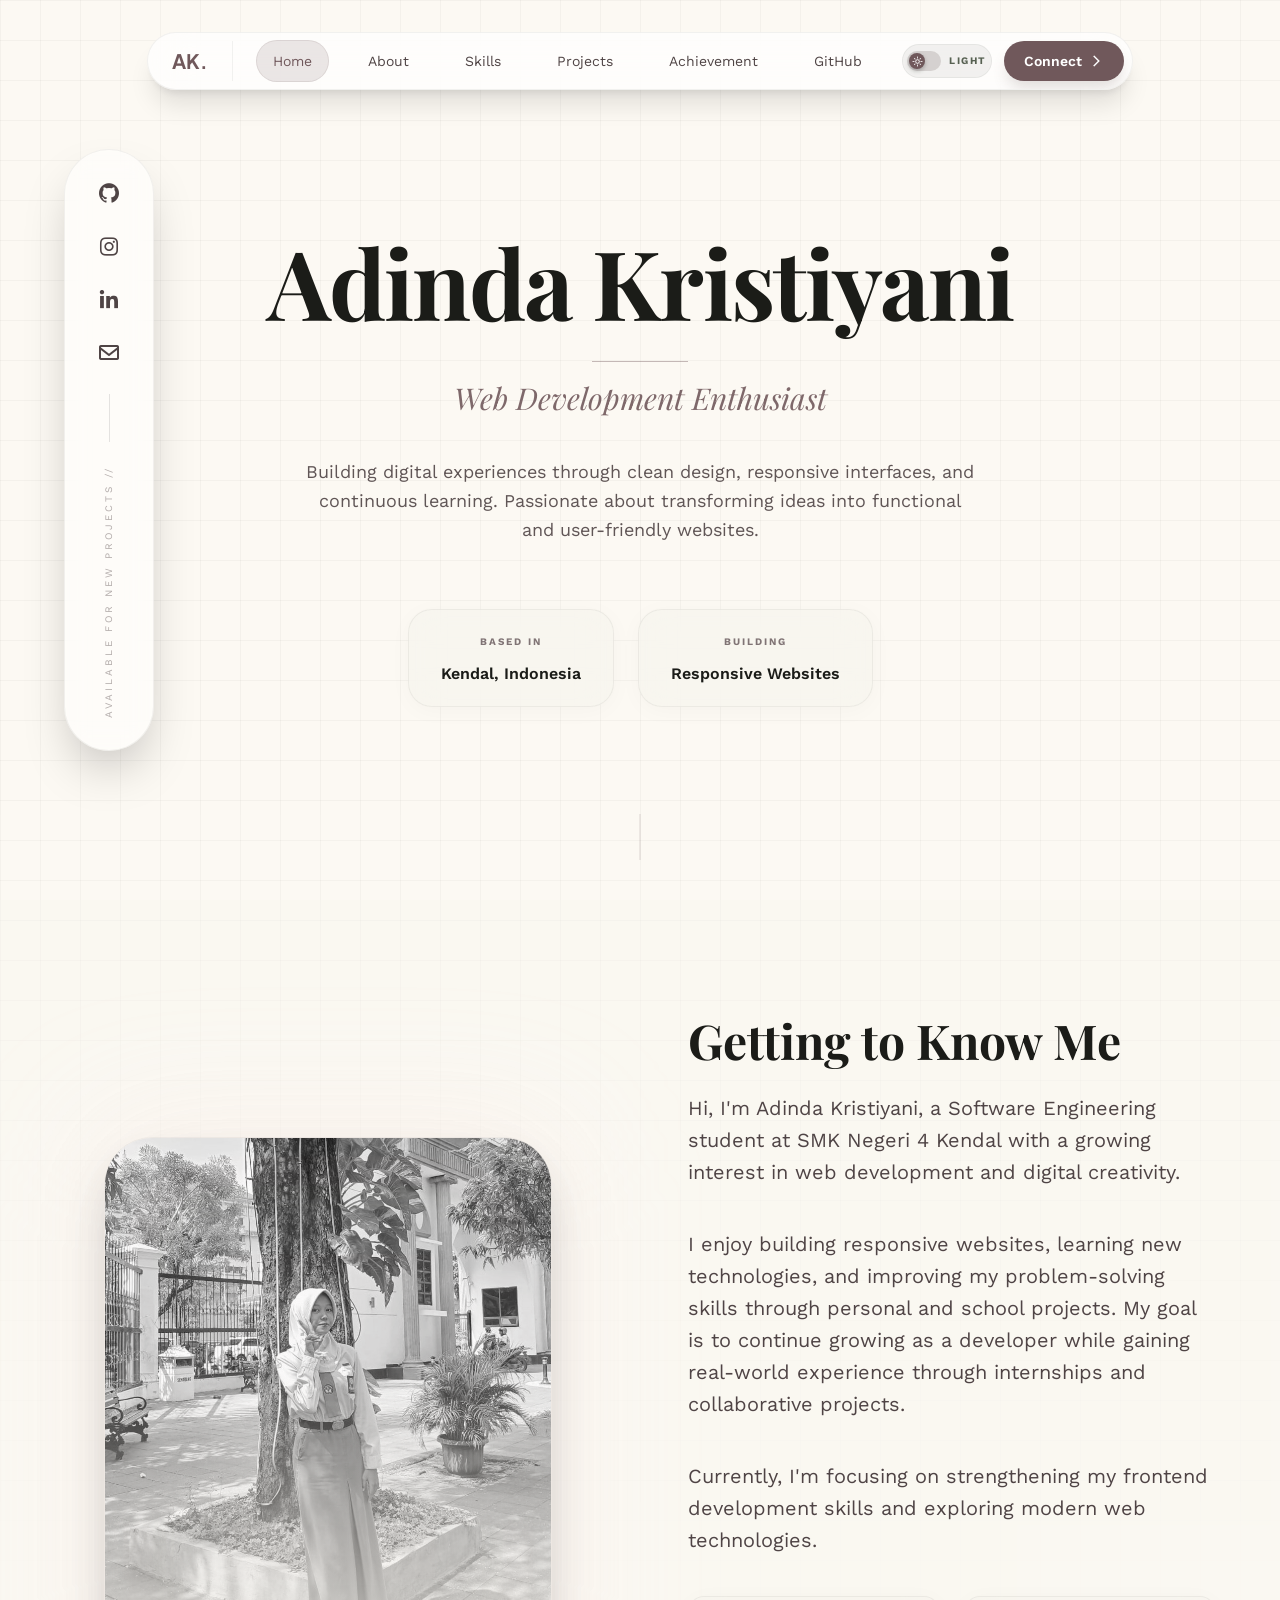
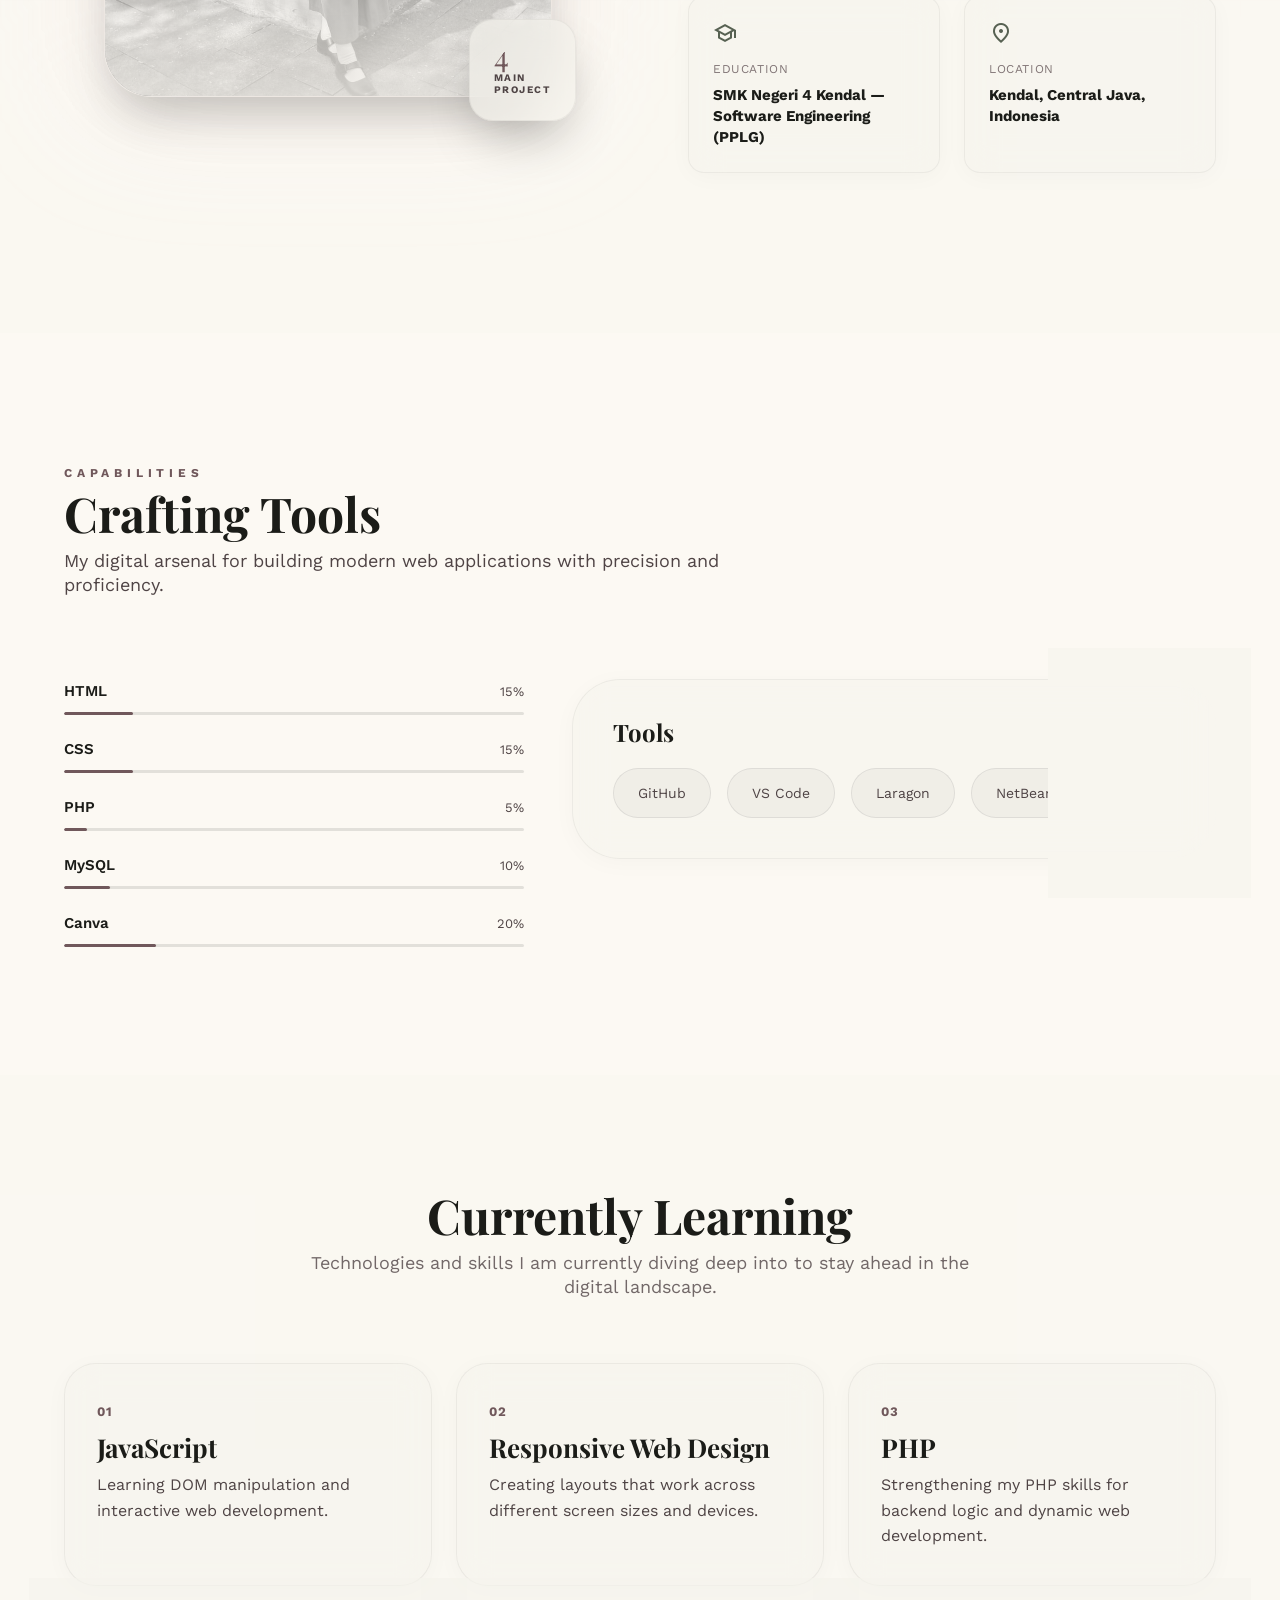
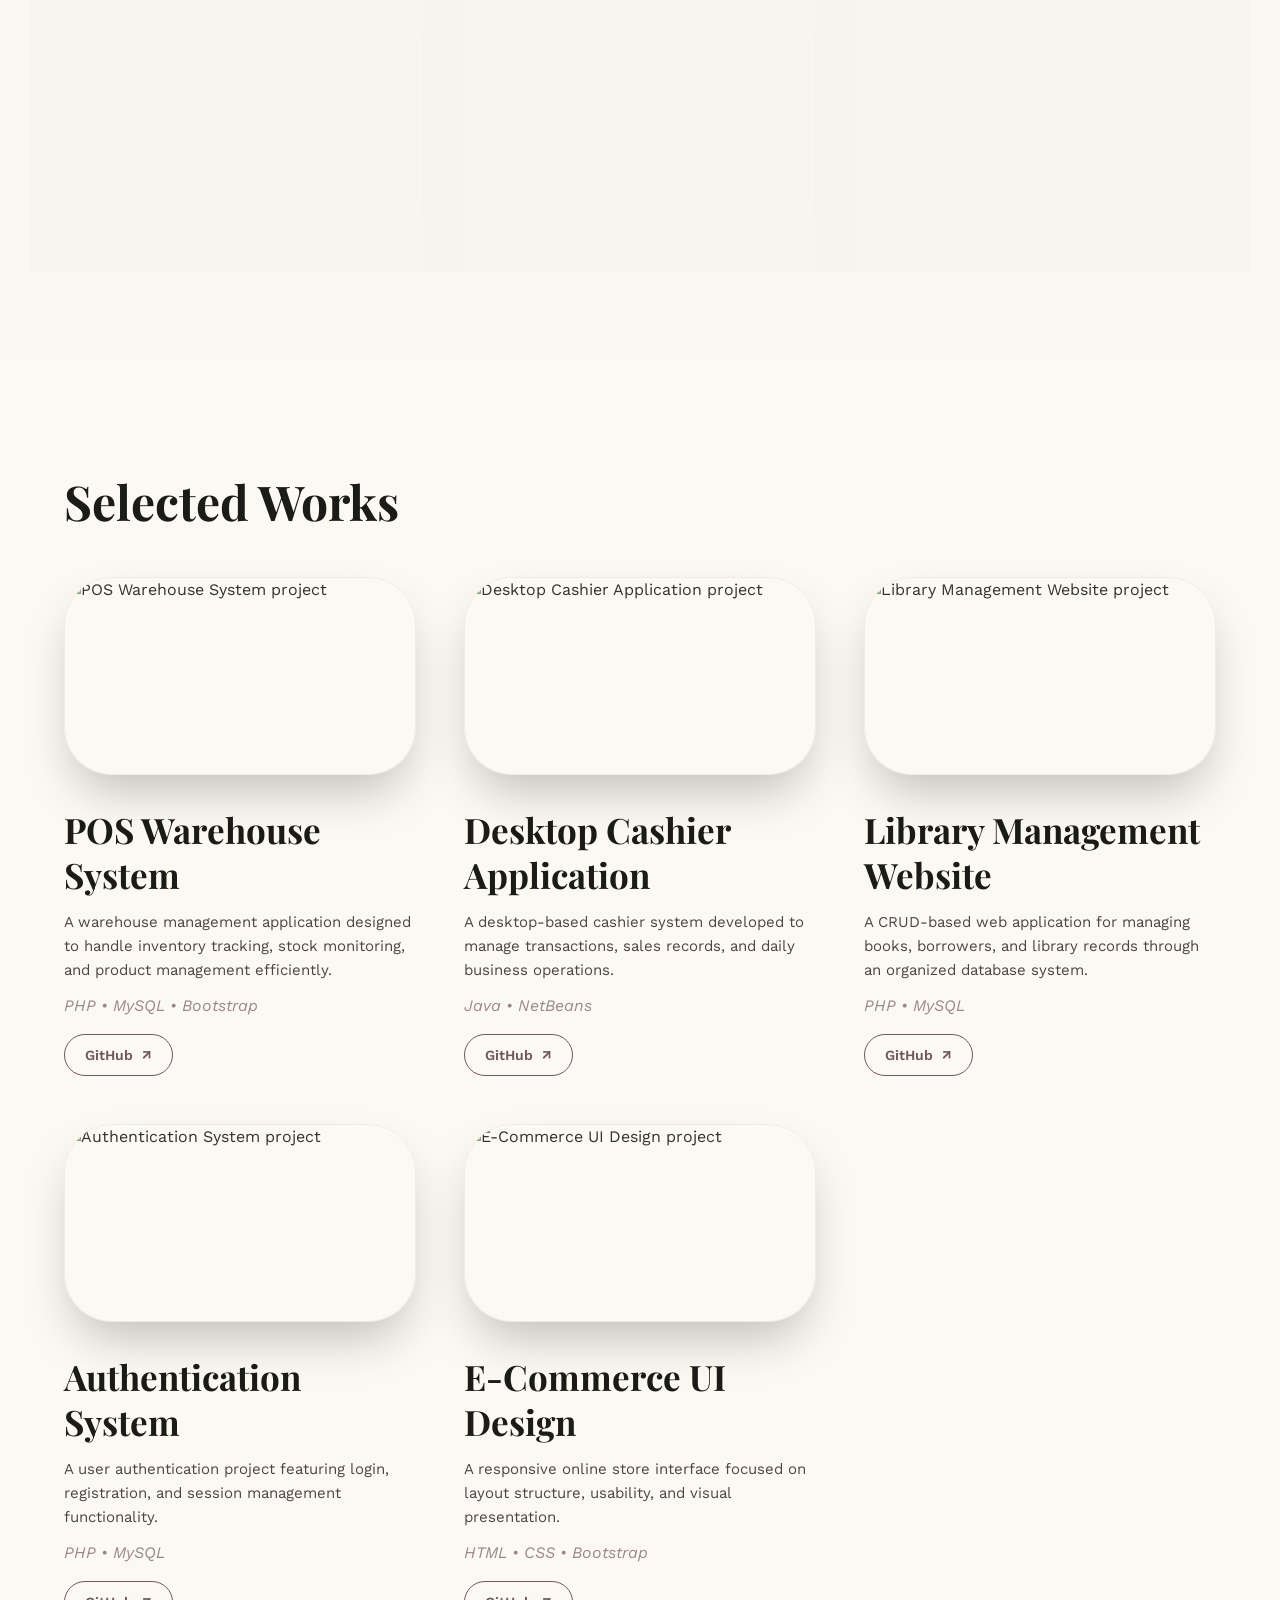
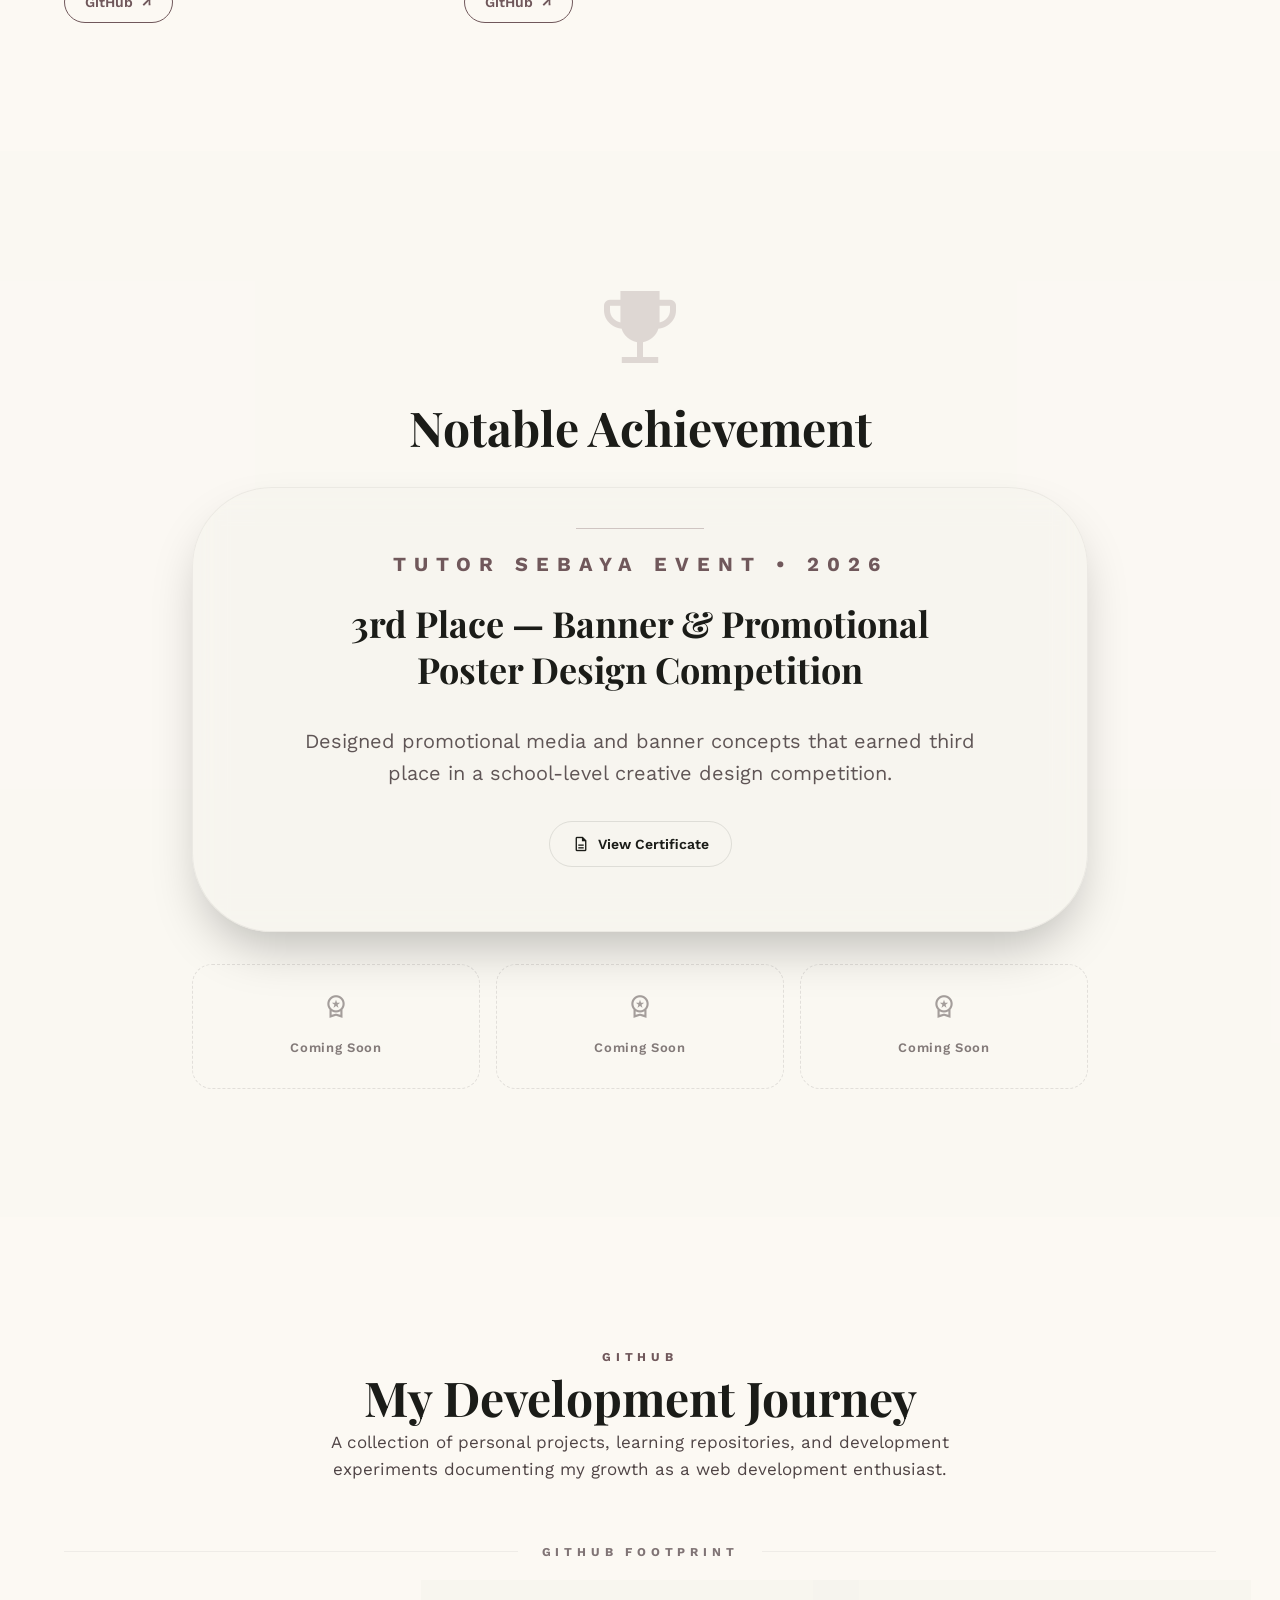
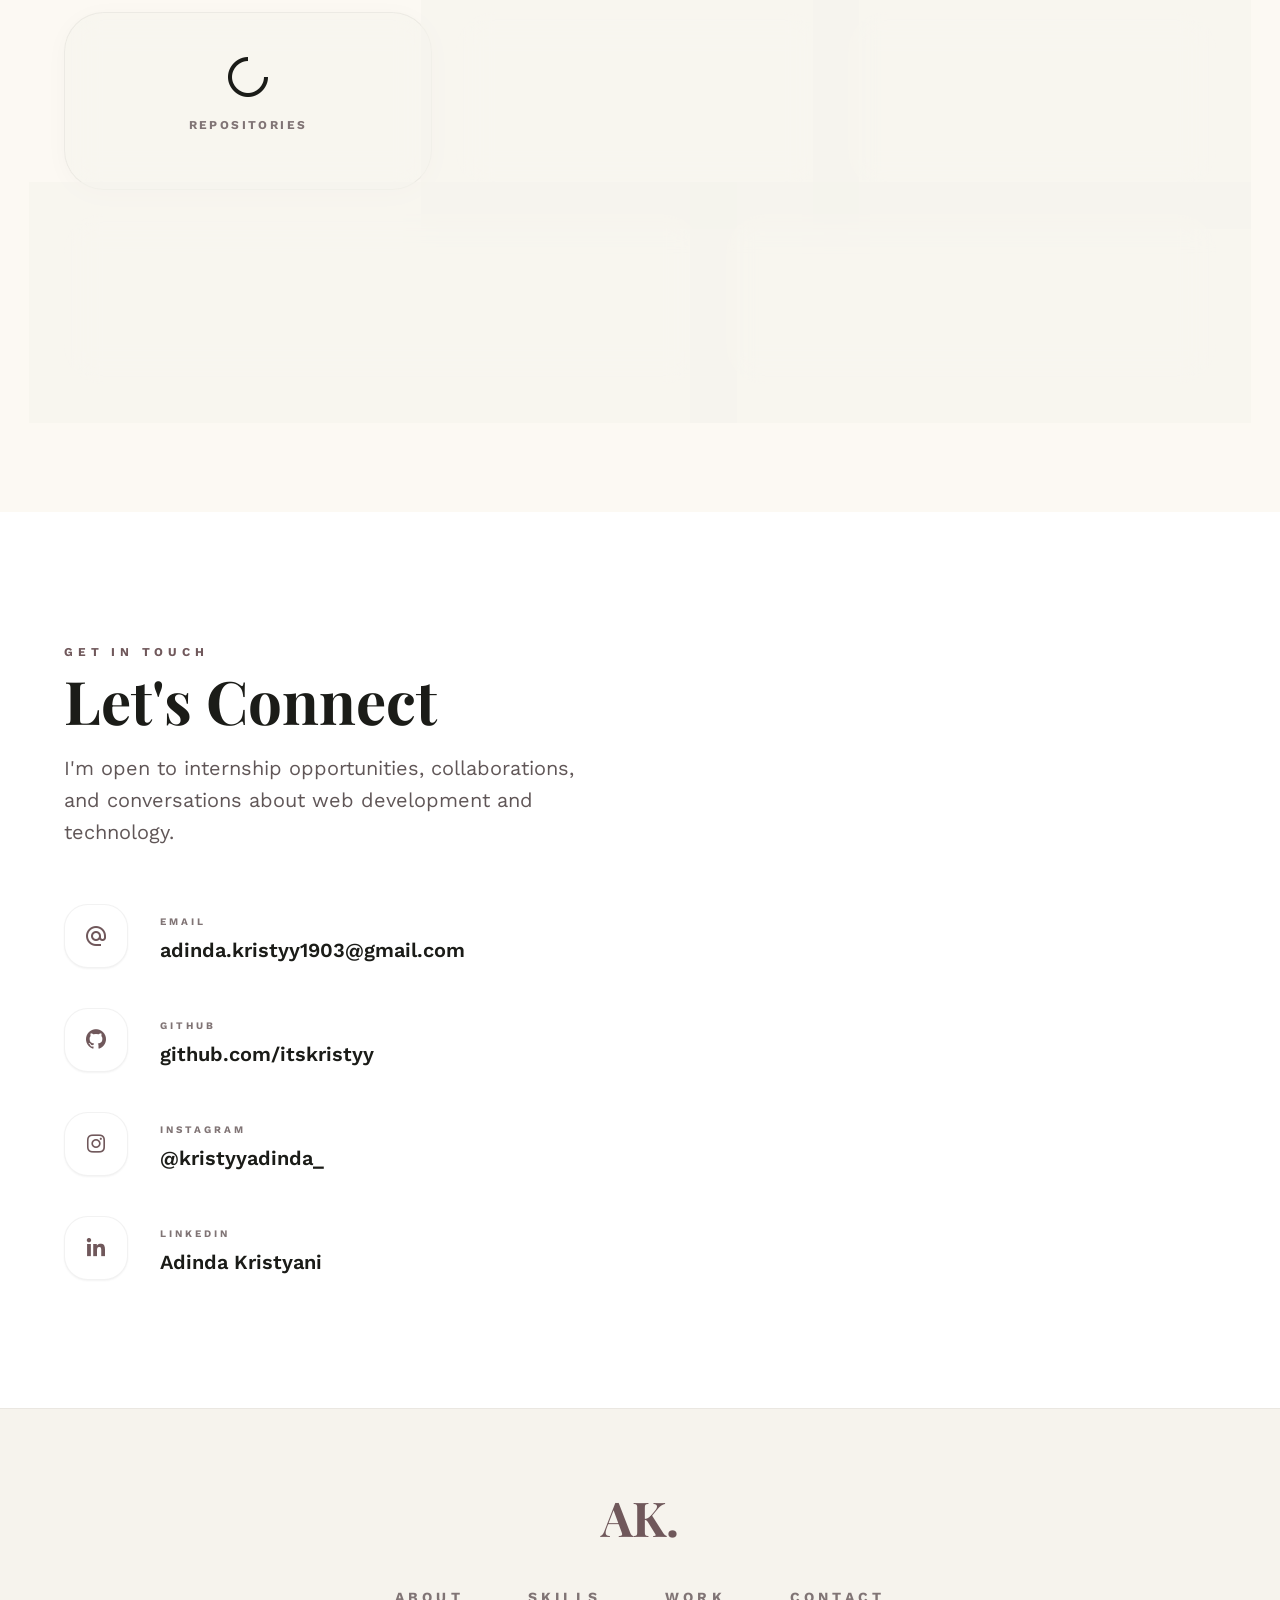
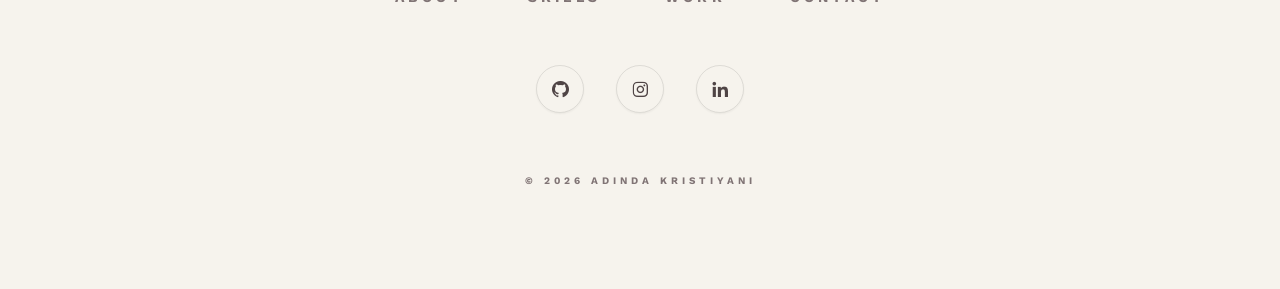
==== commit 12e905a1: "fix: fixing metadata, openGraph, Twitter Card" ====
--- a/123465987.html
+++ b/123465987.html
@@ -3,7 +3,34 @@
   <head>
     <meta charset="utf-8" />
     <meta name="viewport" content="width=device-width, initial-scale=1.0" />
+    
+    <!-- Tittle -->
     <title>Adinda Kristiyani | Portfolio</title>
+    
+    <!-- Meta data -->
+    <meta name="description" content="Adinda Kristiyani is a Web Development Enthusiast from SMKN 4 Kendal, passionate about building modern, responsive, and user-friendly web applications.">
+    <meta name="application-name" content="Portofolio | Adinda Kristiyani">
+    <meta name="author" content="Adinda Kristiyani">
+
+    <!-- Canonical -->
+    <link rel="canonical" href="https://adindaporto.vercel.app">
+
+    <!-- Open Graph -->
+    <meta property="og:title" content="Portofolio | Adinda Kristiyani"> 
+    <meta property="og:description" content="Portofolio Site By Adinda Kristiyani"> 
+    <meta property="og:url" content="https://adindaporto.vercel.app">
+    <meta property="og:site_name" content="Adinda Porto"> 
+    <meta property="og:image" content="https://adindaporto.vercel.app/assets/images/favicon.png"> 
+    <meta property="og:image:width" content="1200"> 
+    <meta property="og:image:height" content="630"> 
+    <meta property="og:locale" content="id_ID"> 
+    <meta property="og:type" content="website">
+
+    <!-- Twitter -->
+    <meta name="twitter:card" content="summary_large_image">
+    <meta name="twitter:title" content="Portofolio | Adinda Kristiyani">
+    <meta name="twitter:description" content="Portofolio Site By Adinda Kristiyani">
+    <meta name="twitter:image" content="https://adindaporto.vercel.app/assets/images/favicon.png">
 
     <!-- Fonts -->
     <link rel="preconnect" href="https://fonts.googleapis.com" />
@@ -14,8 +41,9 @@
     />
 
     <!-- Favicon -->
-     <link rel="shortcut icon" href="assets\images\favicon.png" type="image/x-icon">
-
+    <link rel="shortcut icon" href="assets\images\favicon.png" type="image/x-icon">
+    <link rel="apple-touch-icon" href="assets\images\favicon.png">
+    
     <!-- Boxicons for Social Sidebar -->
     <link
       rel="stylesheet"
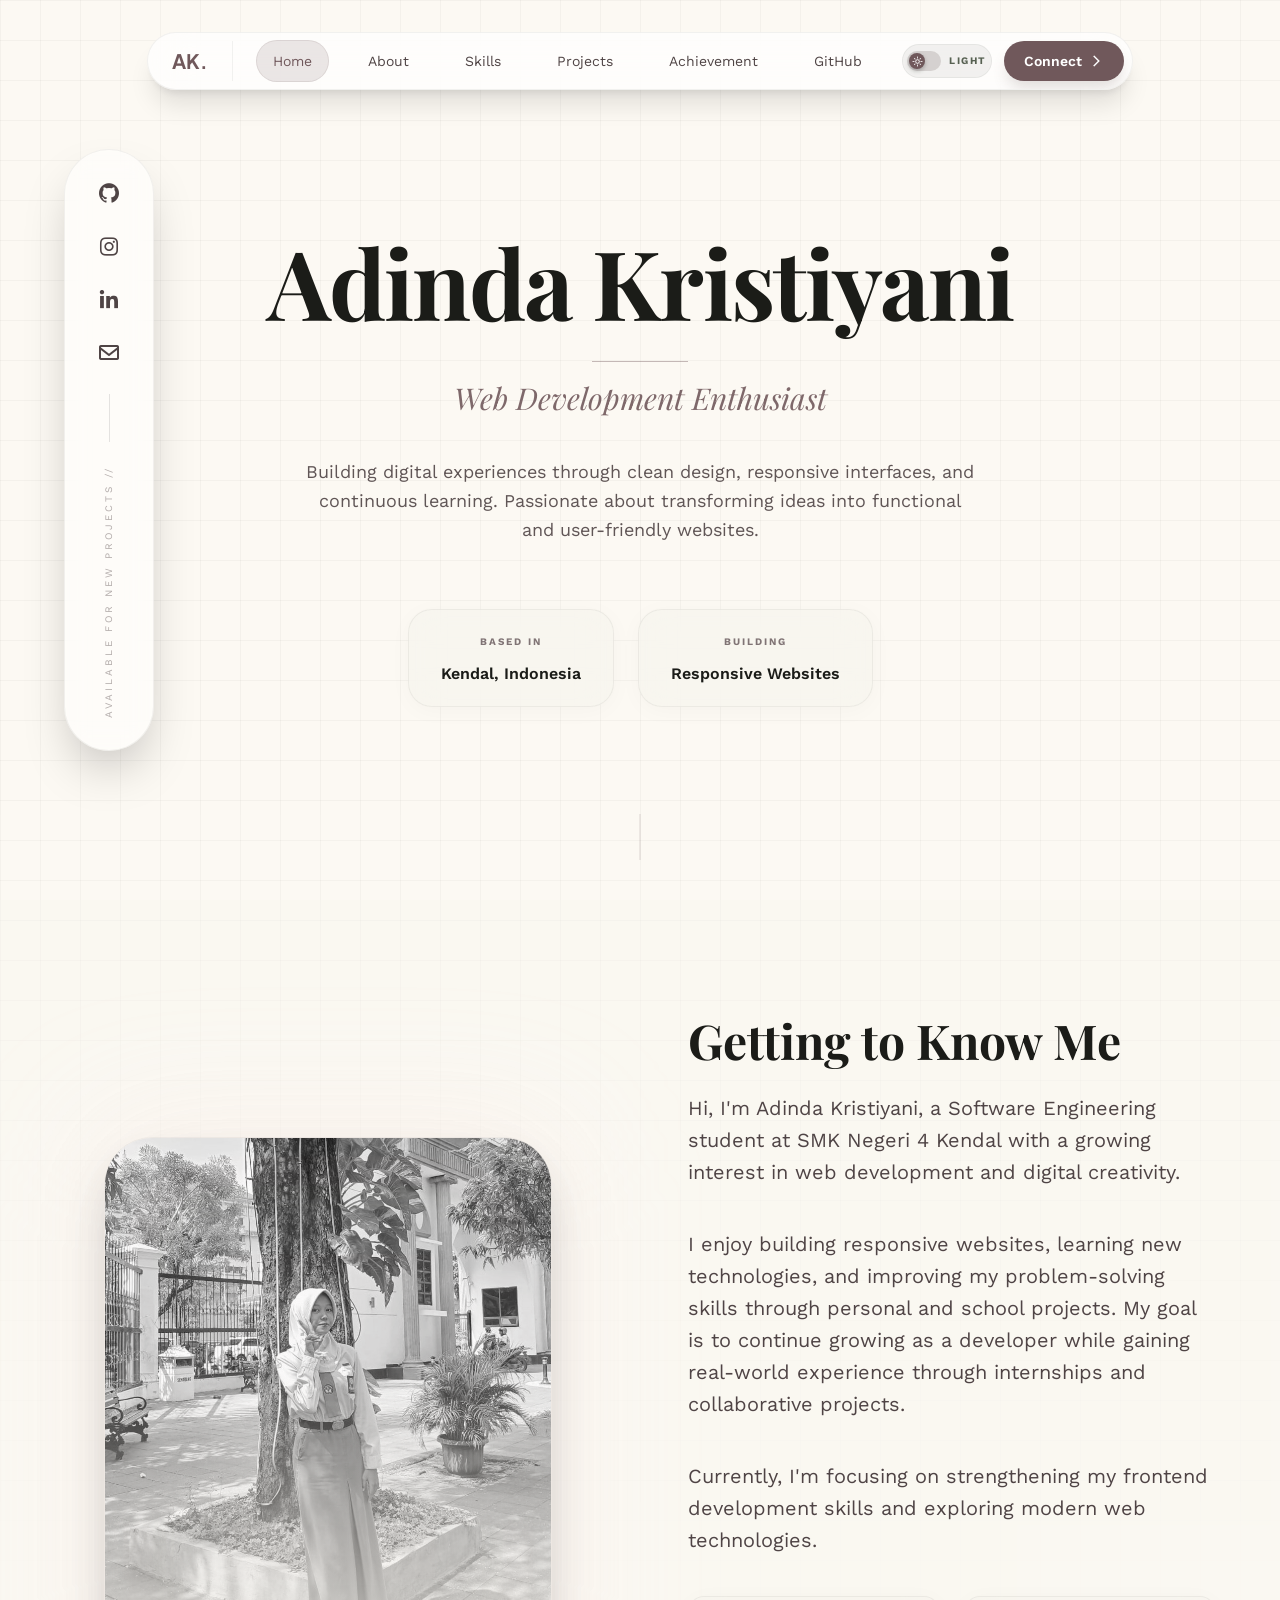
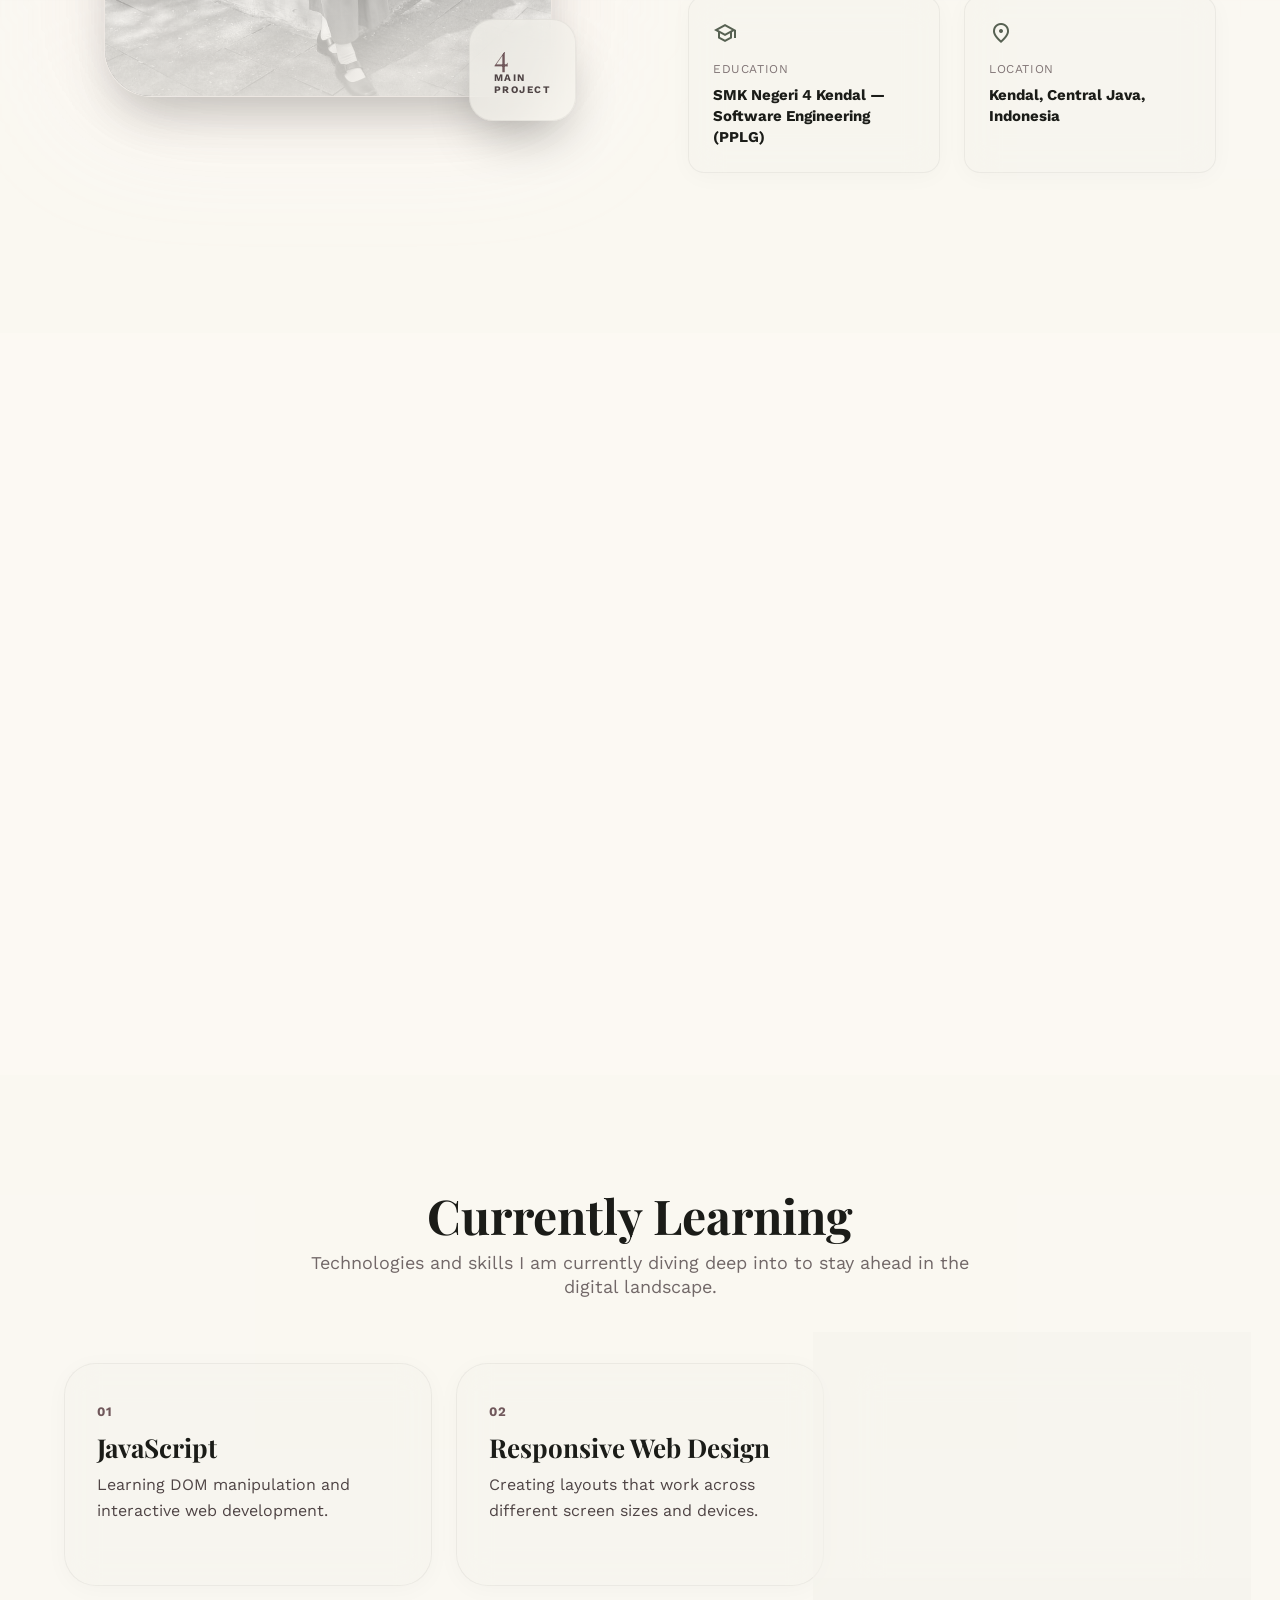
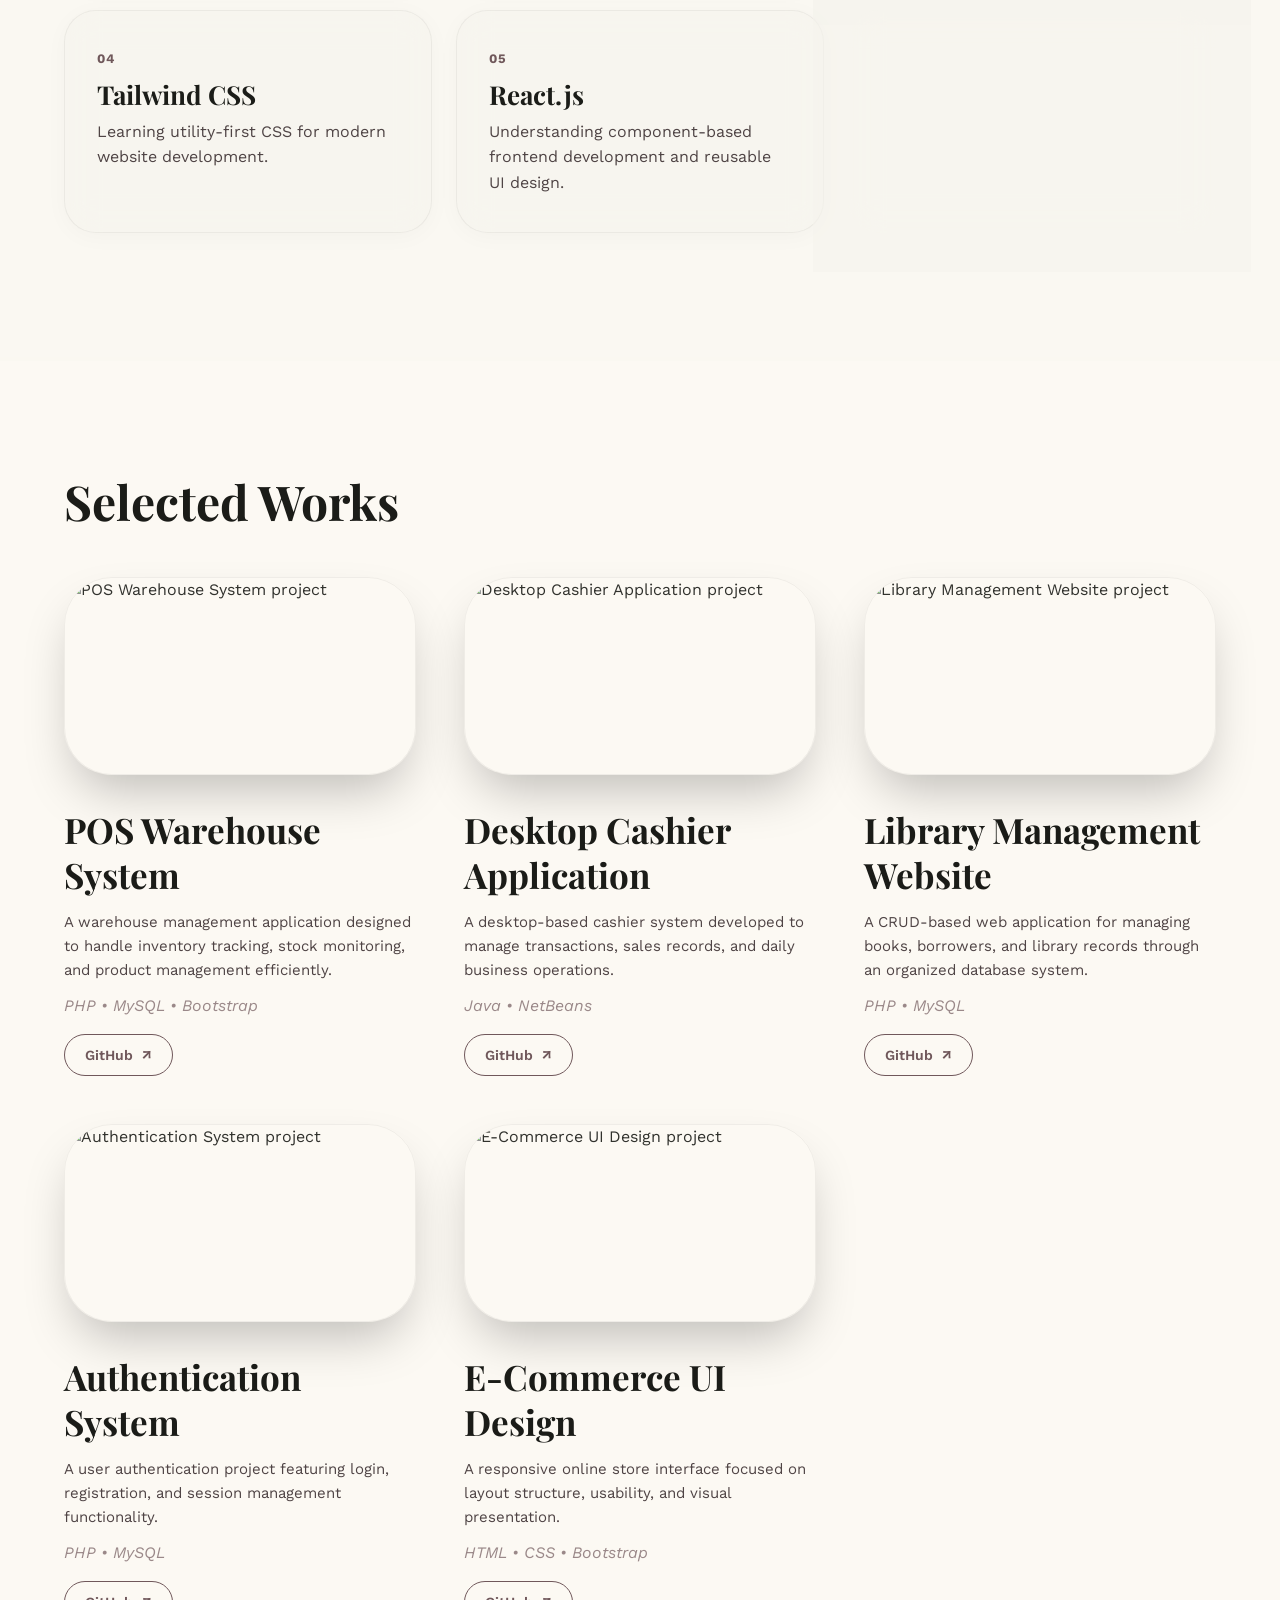
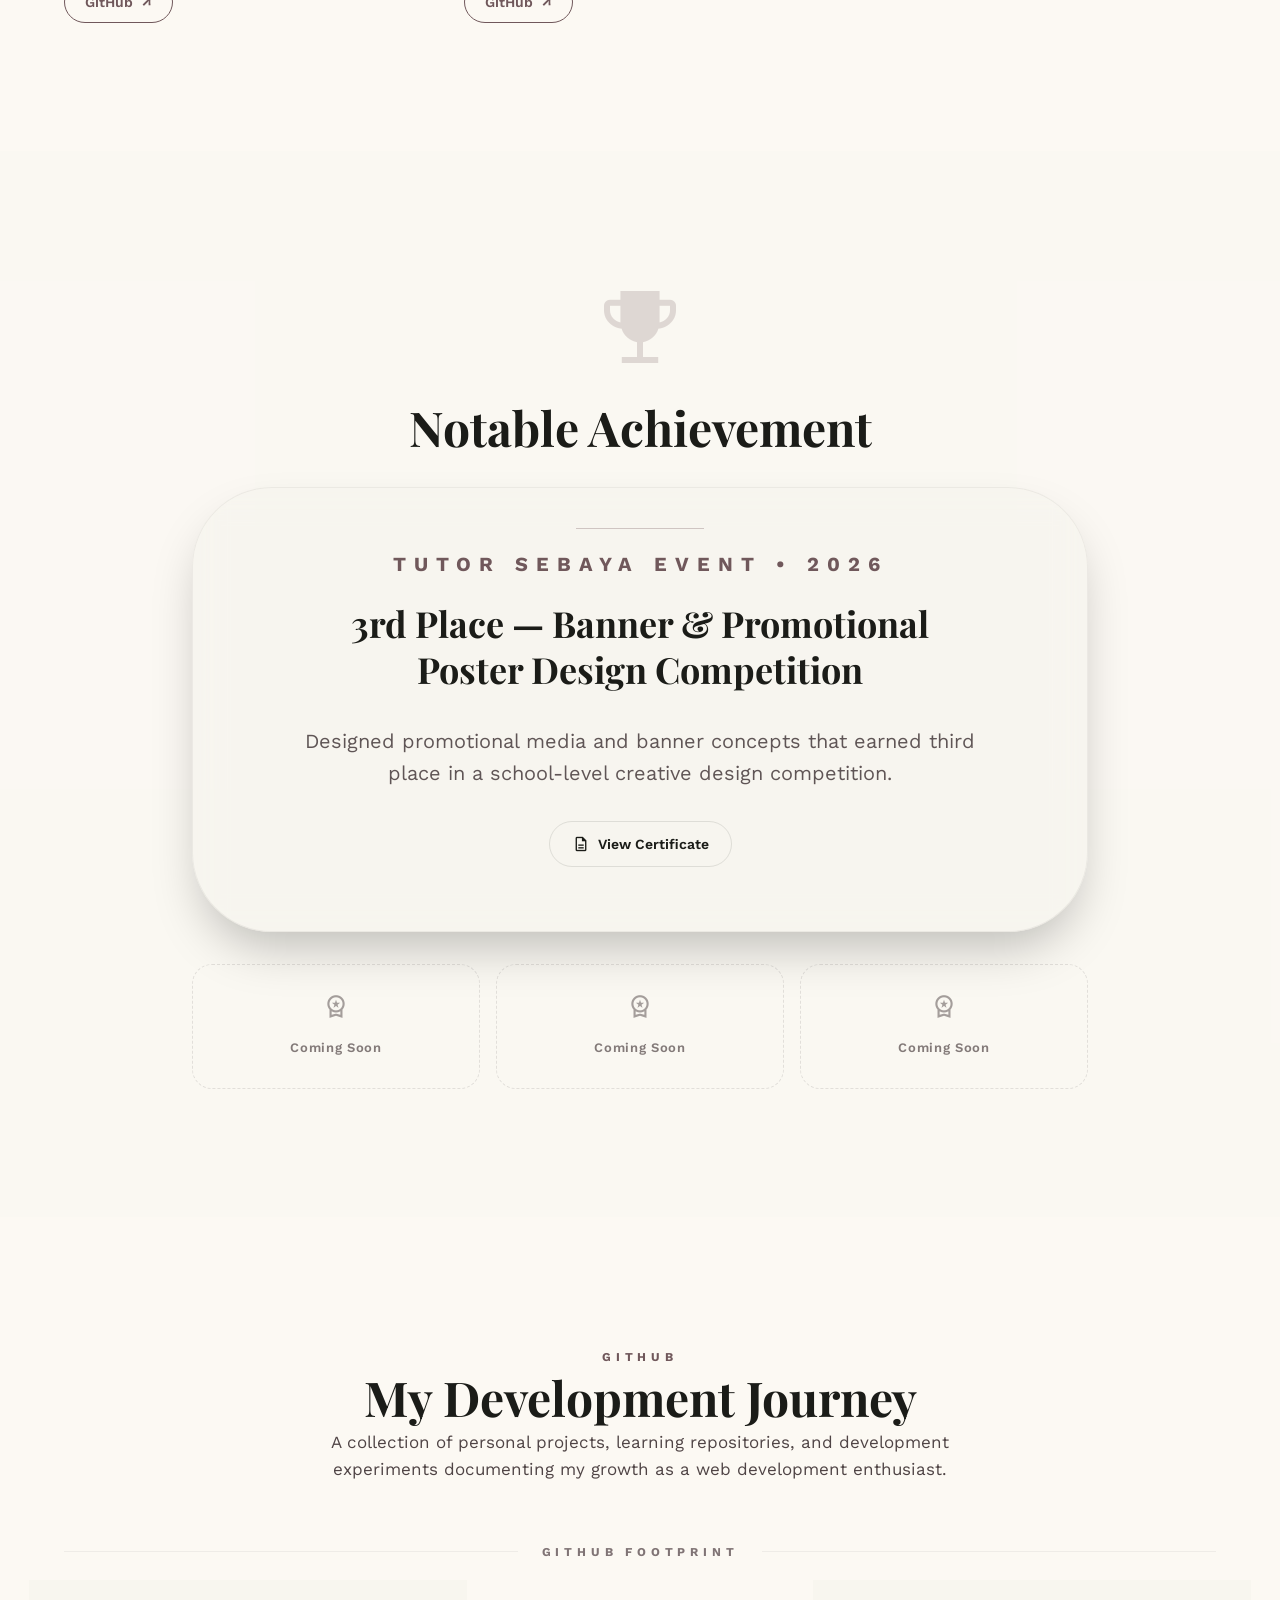
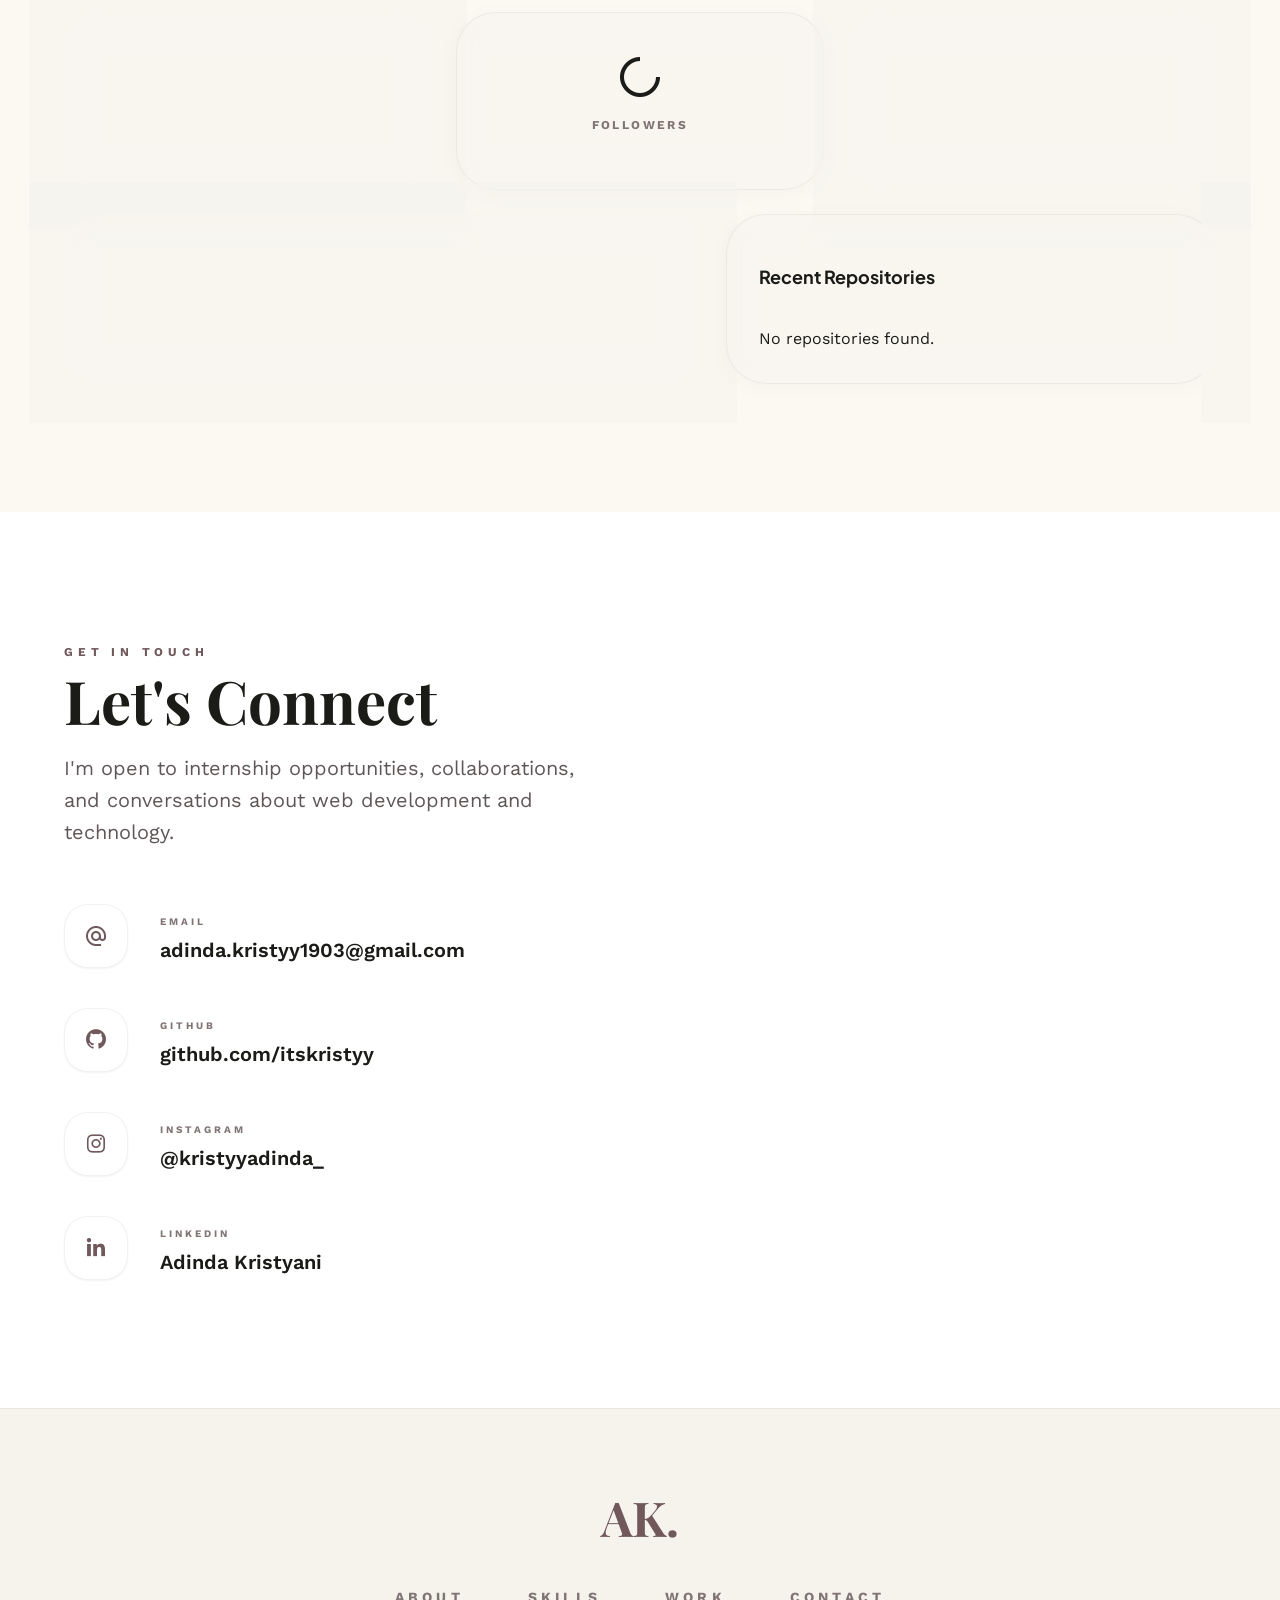
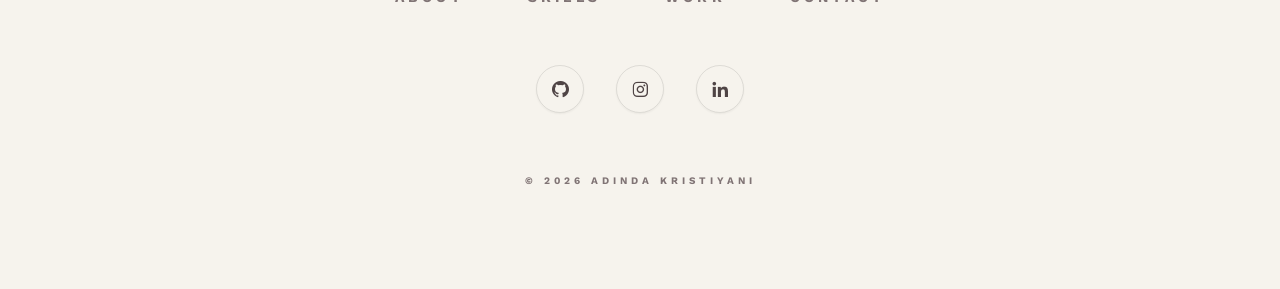
==== commit 222a8265: "chore: metadata update" ====
--- a/123465987.html
+++ b/123465987.html
@@ -20,7 +20,7 @@
     <meta property="og:description" content="Portofolio Site By Adinda Kristiyani"> 
     <meta property="og:url" content="https://adindaporto.vercel.app">
     <meta property="og:site_name" content="Adinda Porto"> 
-    <meta property="og:image" content="https://adindaporto.vercel.app/assets/images/favicon.png"> 
+    <meta property="og:image" content="https://adindaporto.vercel.app/assets/images/og-image.png"> 
     <meta property="og:image:width" content="1200"> 
     <meta property="og:image:height" content="630"> 
     <meta property="og:locale" content="id_ID"> 
@@ -30,7 +30,7 @@
     <meta name="twitter:card" content="summary_large_image">
     <meta name="twitter:title" content="Portofolio | Adinda Kristiyani">
     <meta name="twitter:description" content="Portofolio Site By Adinda Kristiyani">
-    <meta name="twitter:image" content="https://adindaporto.vercel.app/assets/images/favicon.png">
+    <meta name="twitter:image" content="https://adindaporto.vercel.app/assets/images/og-image.png">
 
     <!-- Fonts -->
     <link rel="preconnect" href="https://fonts.googleapis.com" />
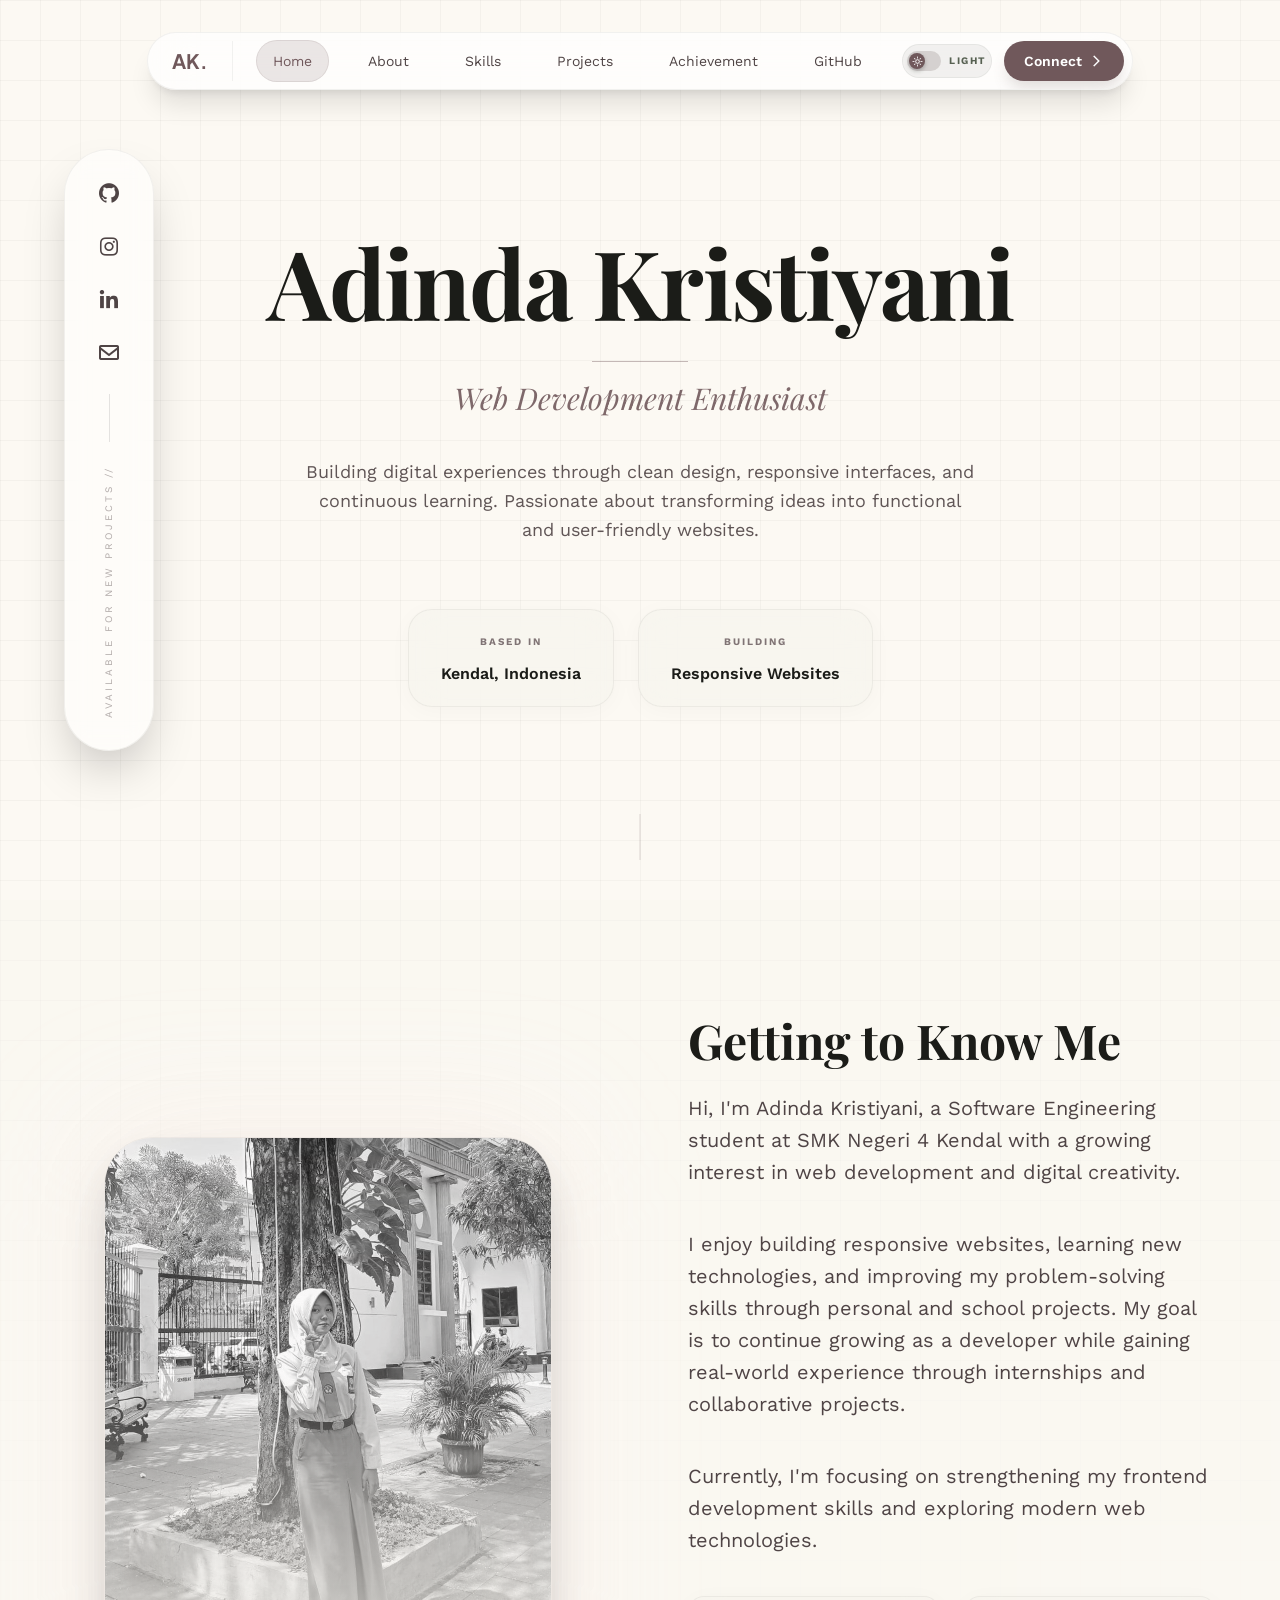
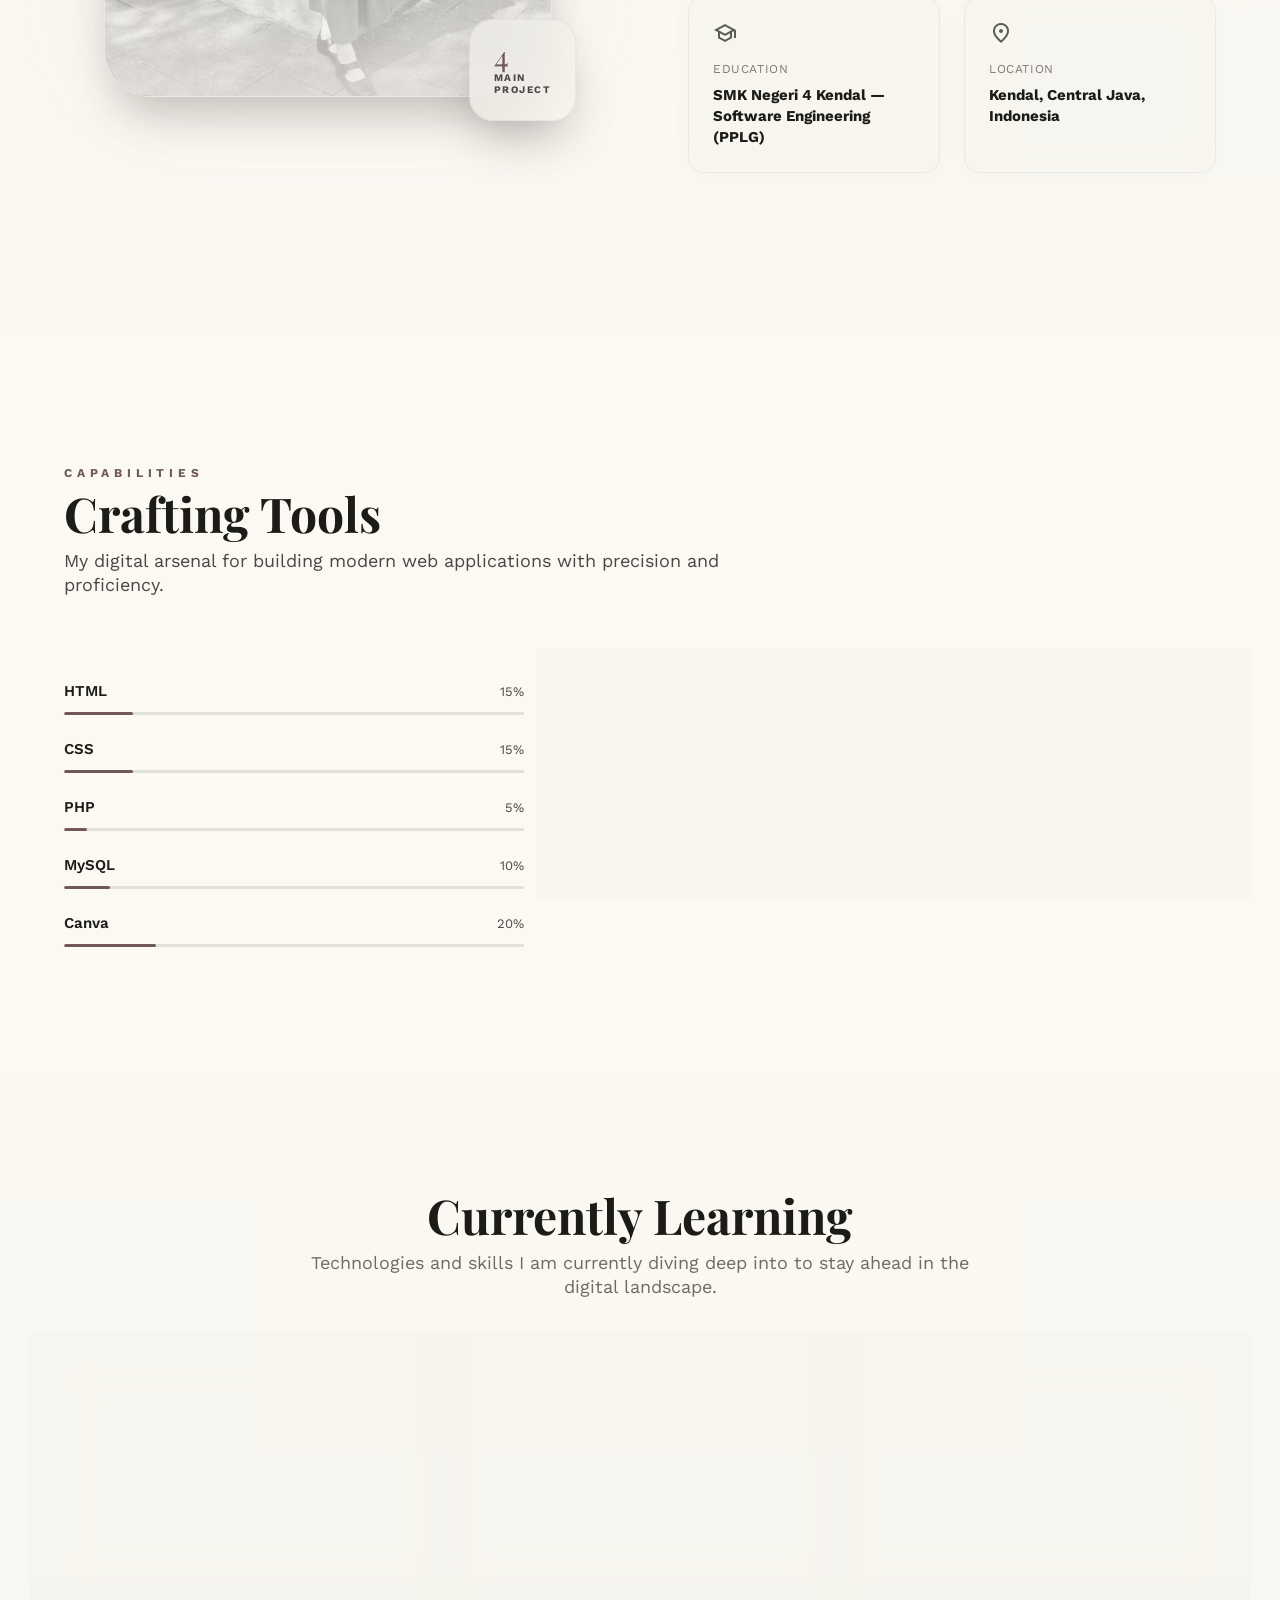
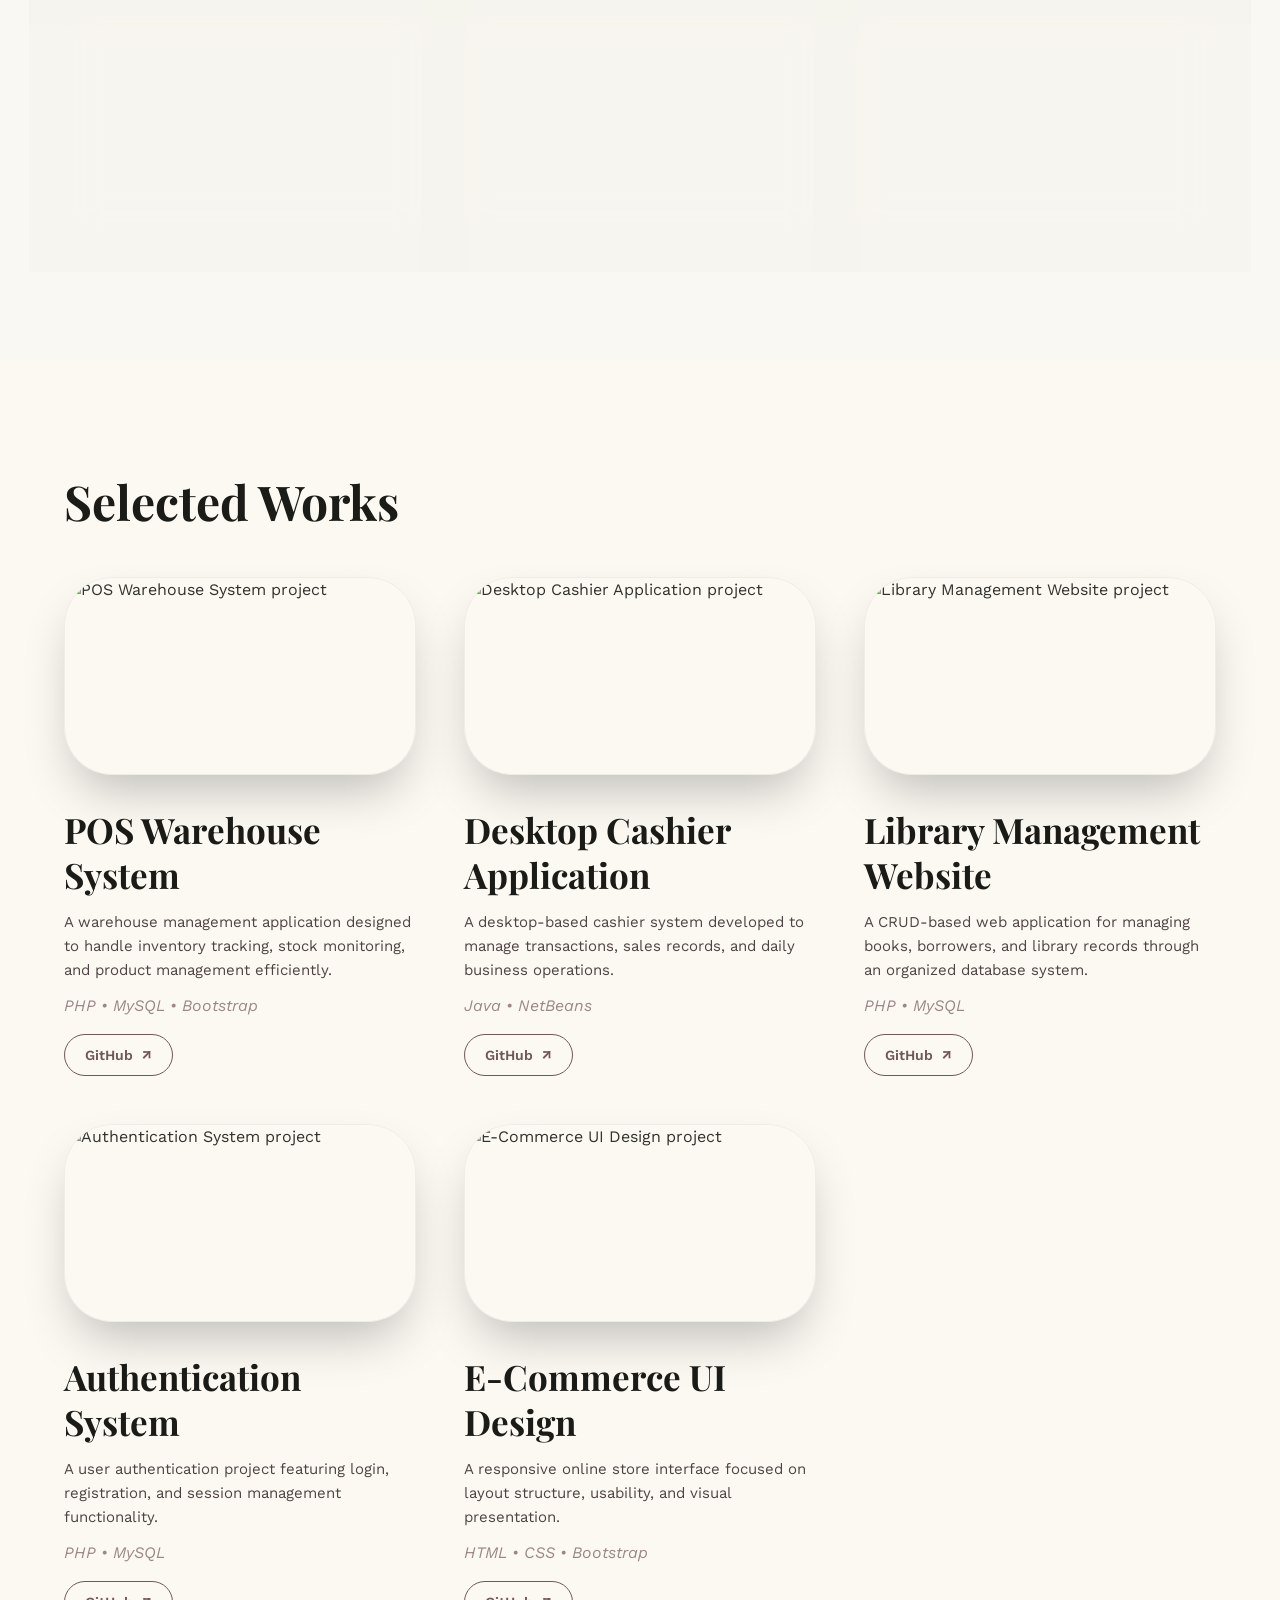
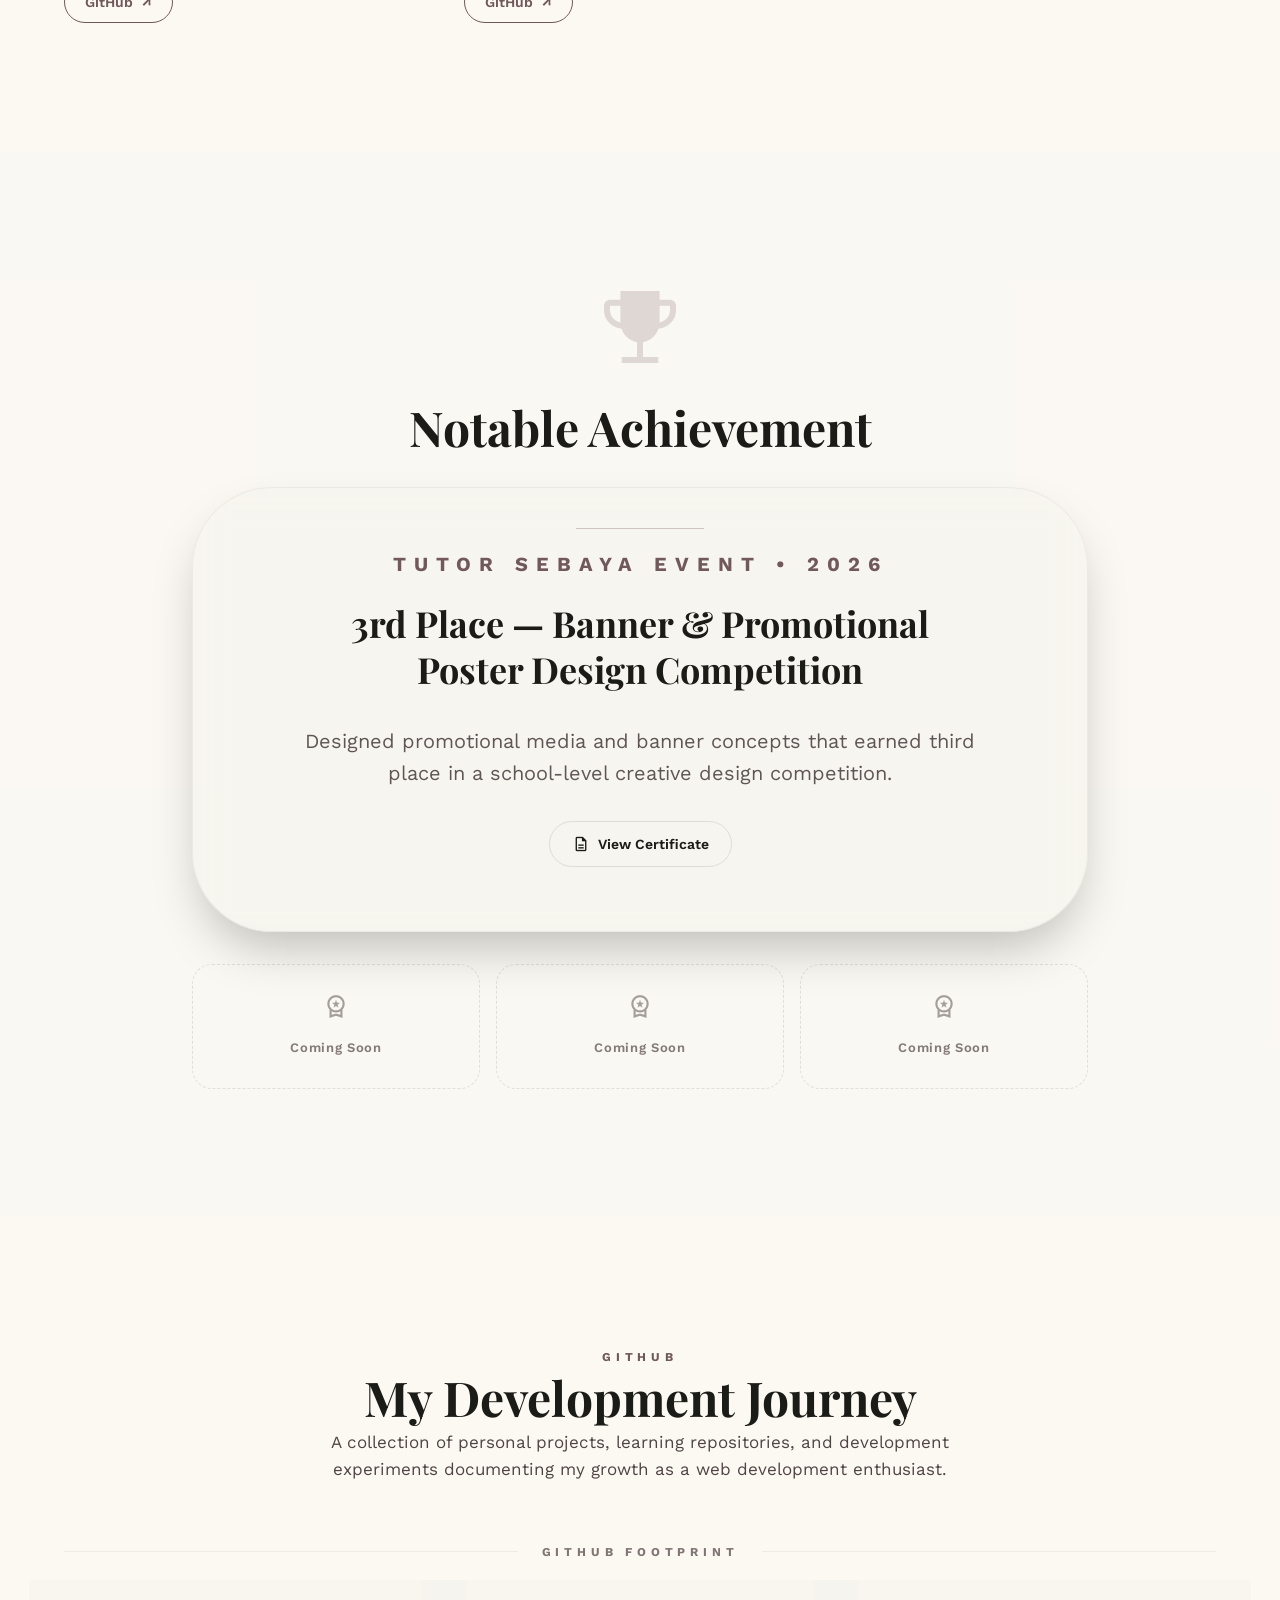
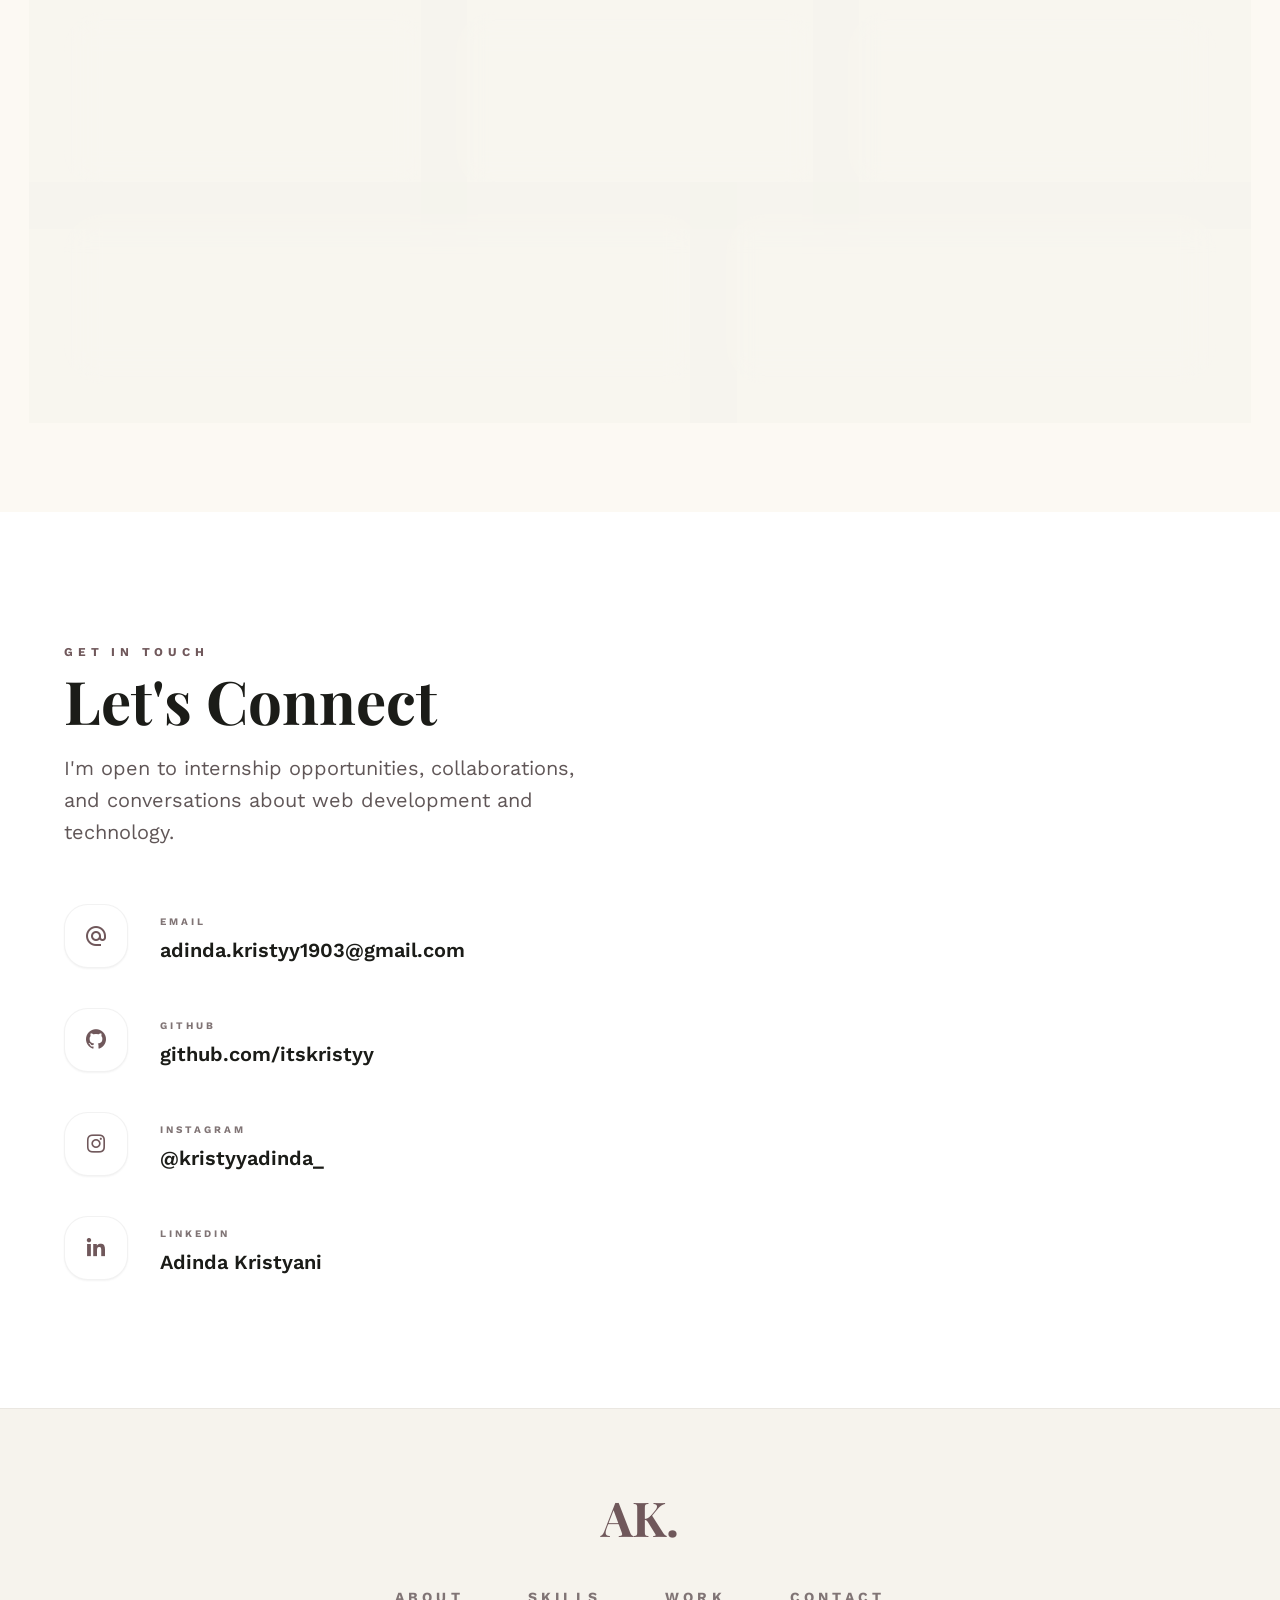
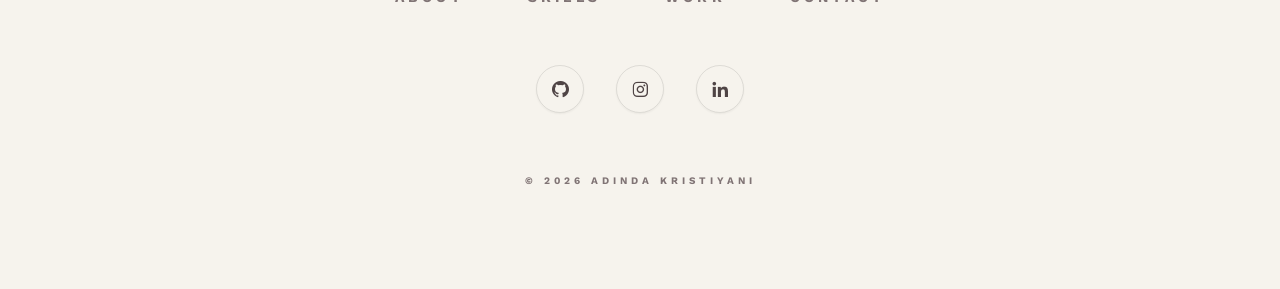
==== commit 8d450192: "fix: align contribution graph month labels with grid columns" ====
--- a/123465987.html
+++ b/123465987.html
@@ -390,7 +390,7 @@
               <div class="project-card__media">
                 <img
                   class="project-card__img"
-                  src="https://www.shutterstock.com/image-vector/image-coming-soon-no-picture-260nw-2450891047.jpg  "
+                  src="assets/images/POSWarehouse.jpeg"
                   alt="POS Warehouse System project"
                 />
               </div>
@@ -448,7 +448,7 @@
               <div class="project-card__media">
                 <img
                   class="project-card__img"
-                  src="https://www.shutterstock.com/image-vector/image-coming-soon-no-picture-260nw-2450891047.jpg  "
+                  src="assets/images/authentification.jpeg"
                   alt="Authentication System project"
                 />
               </div>
@@ -467,7 +467,7 @@
               <div class="project-card__media">
                 <img
                   class="project-card__img"
-                  src="https://www.shutterstock.com/image-vector/image-coming-soon-no-picture-260nw-2450891047.jpg  "
+                  src="assets/images/uiuxflower.jpeg"
                   alt="E-Commerce UI Design project"
                 />
               </div>
--- a/assets/css/style.css
+++ b/assets/css/style.css
@@ -1273,7 +1273,9 @@
   gap: 10px;
   overflow-x: auto; /* jaga-jaga kalau grid kepanjangan di layar sempit */
   padding-bottom: 4px;
-  width: 100%;
+  width: fit-content; /* shrink-wrap ke lebar child terlebar (si grid kotak2),
+                          jadi .contrib-months (width:100%) ikut pas juga */
+  max-width: 100%; /* tetap gak boleh nembus lebar card di layar kecil */
 }
 
 /* Baris label bulan (Jan, Feb, dst) di atas grid kotak-kotak */
@@ -1297,13 +1299,13 @@
    (jumlah minggu berubah-ubah), di sini cukup atur baris & jaraknya. */
 .contrib-grid {
   display: grid;
-  grid-template-rows: repeat(7, 1fr);
+  grid-template-rows: repeat(7, 12px);
   gap: 3px;
-  width: 100%;
+  width: fit-content;
 }
 .contrib-cell {
-  aspect-ratio: 1;
-  width: 100%;
+  width: 12px;
+  height: 12px;
   border-radius: 3px;
   transition: transform 0.15s ease;
 }
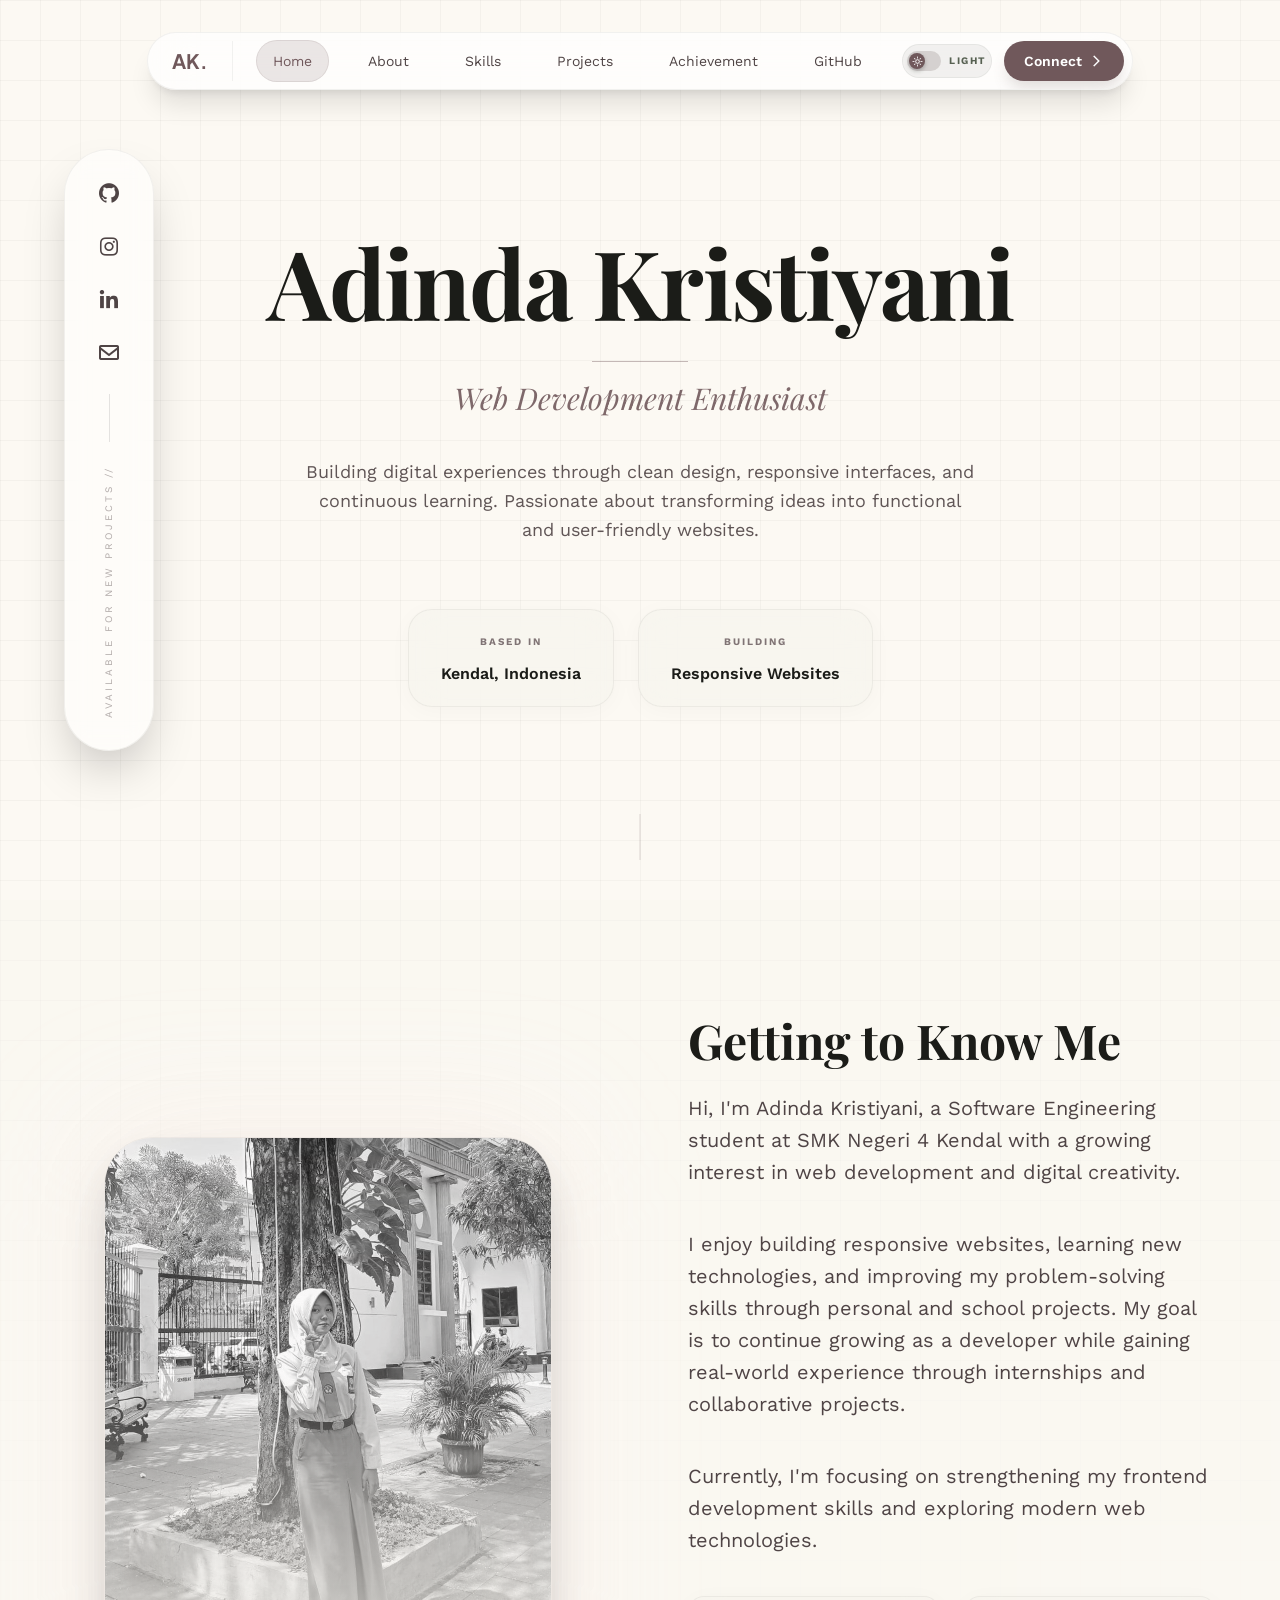
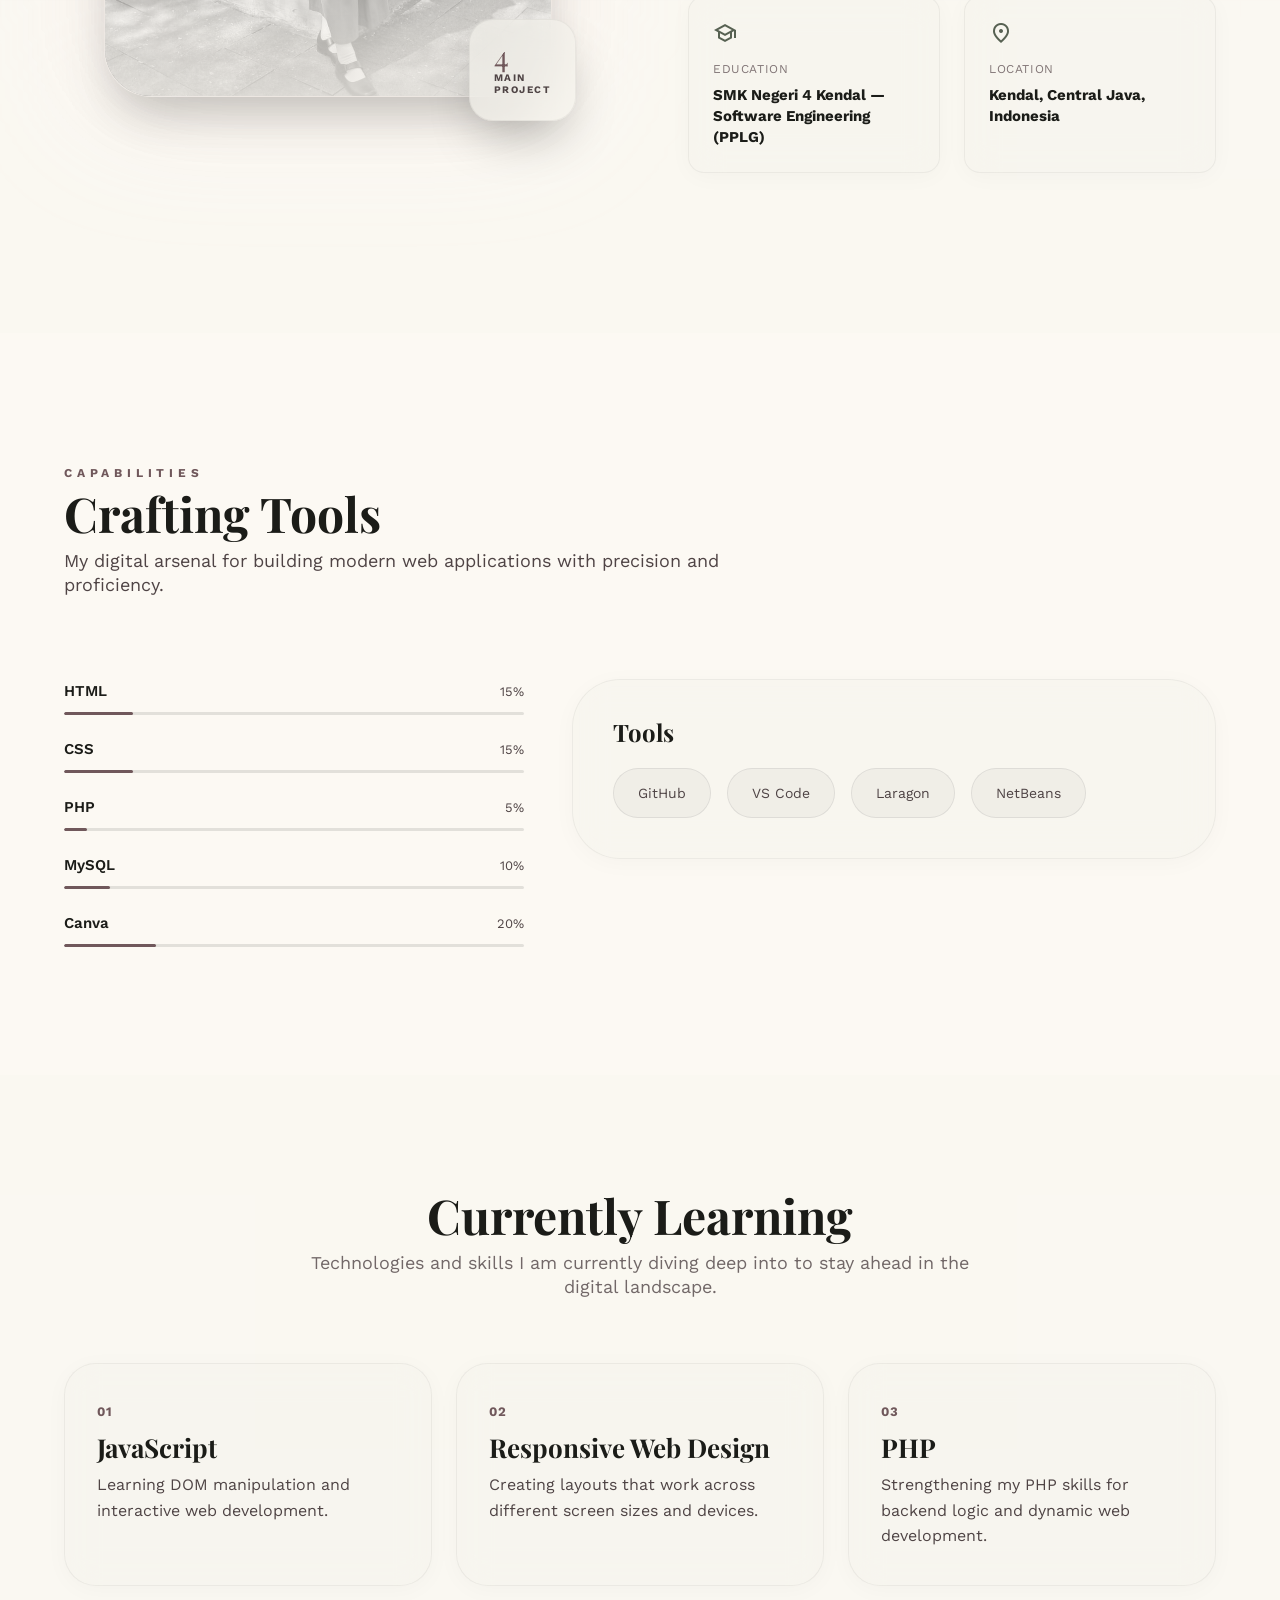
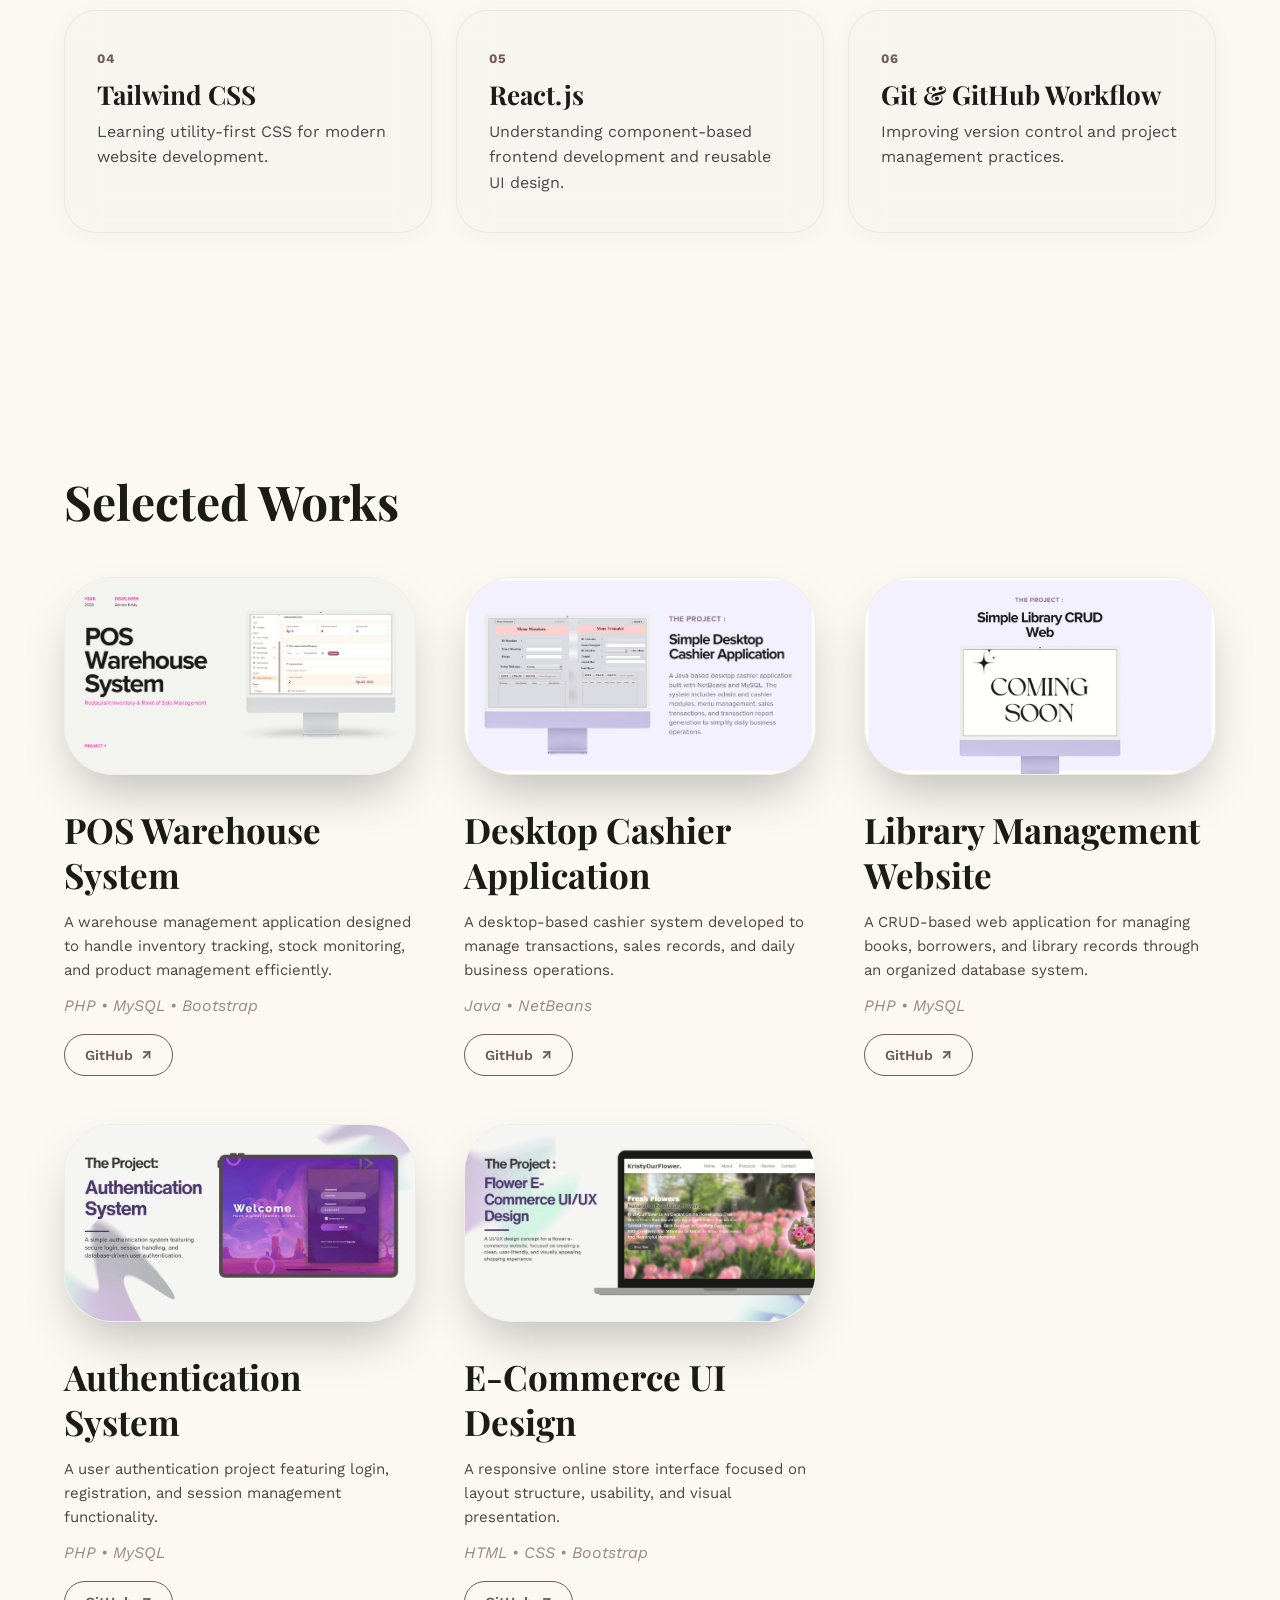
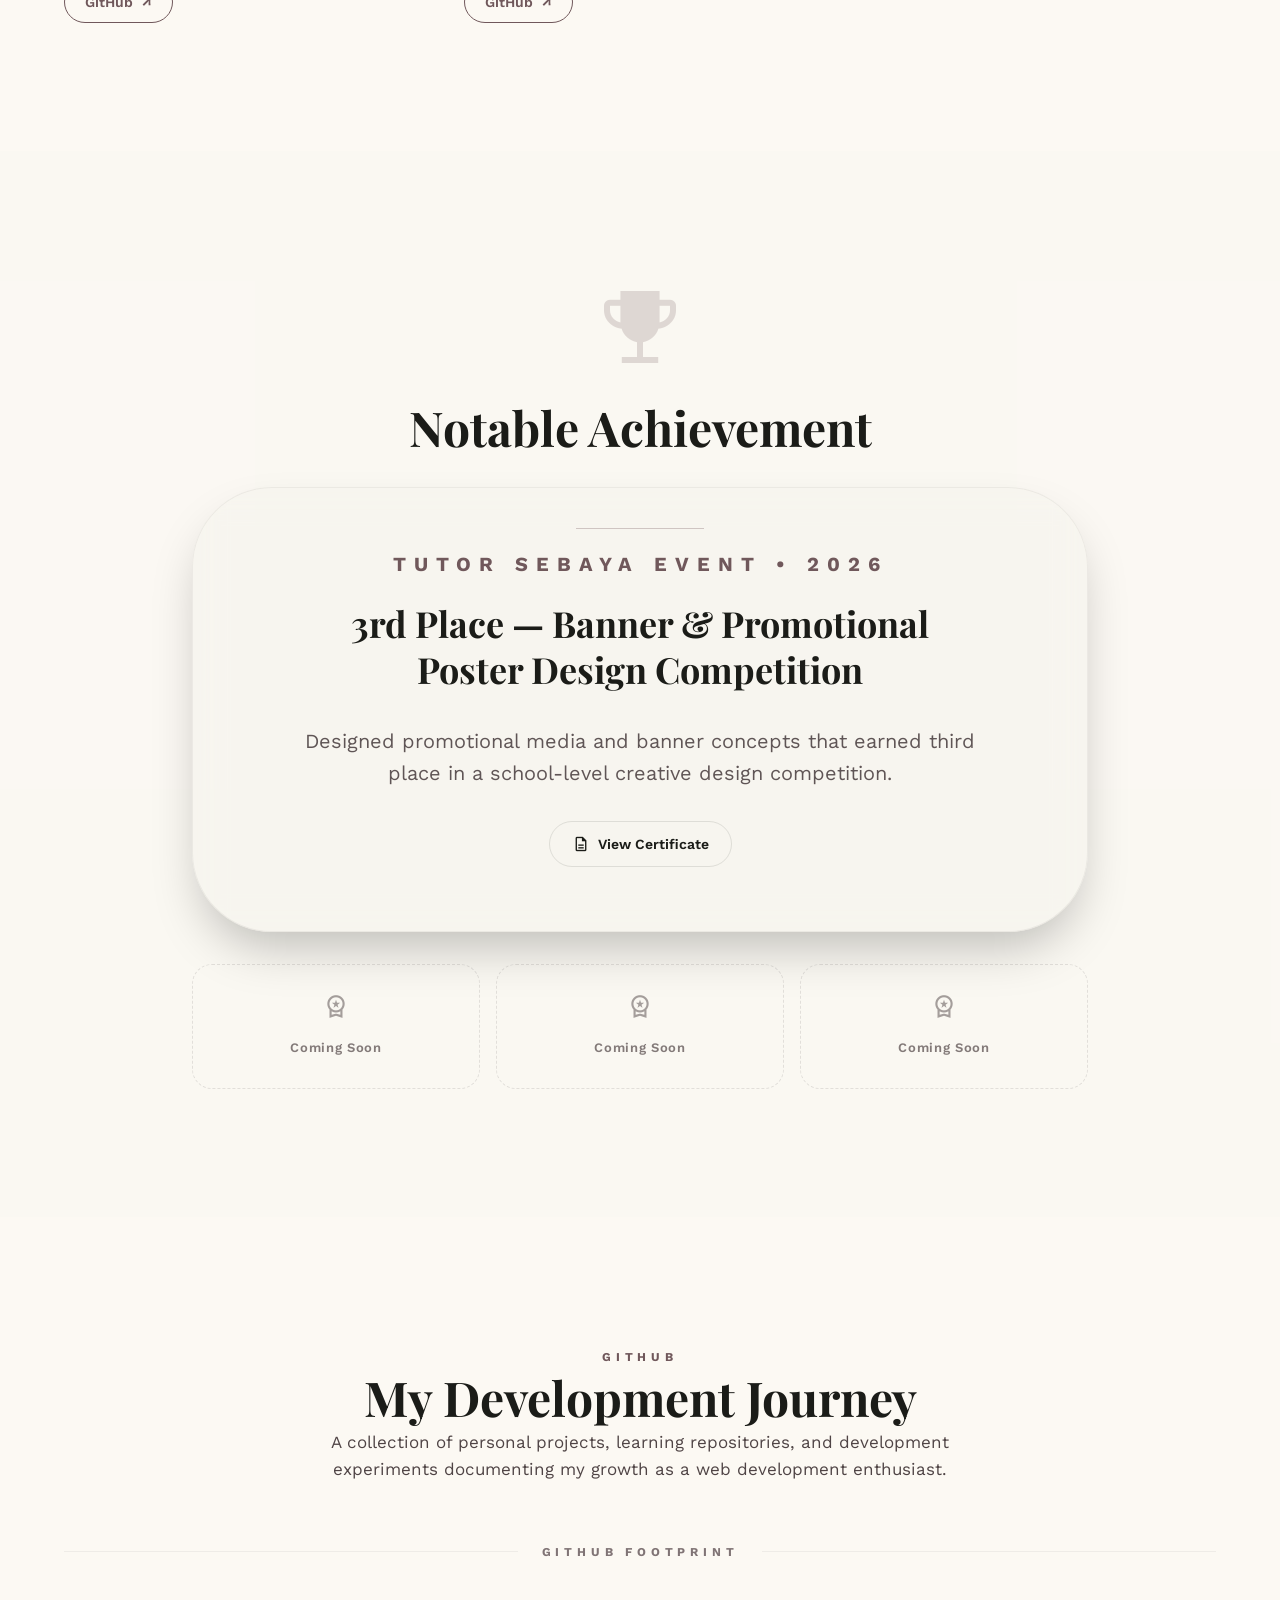
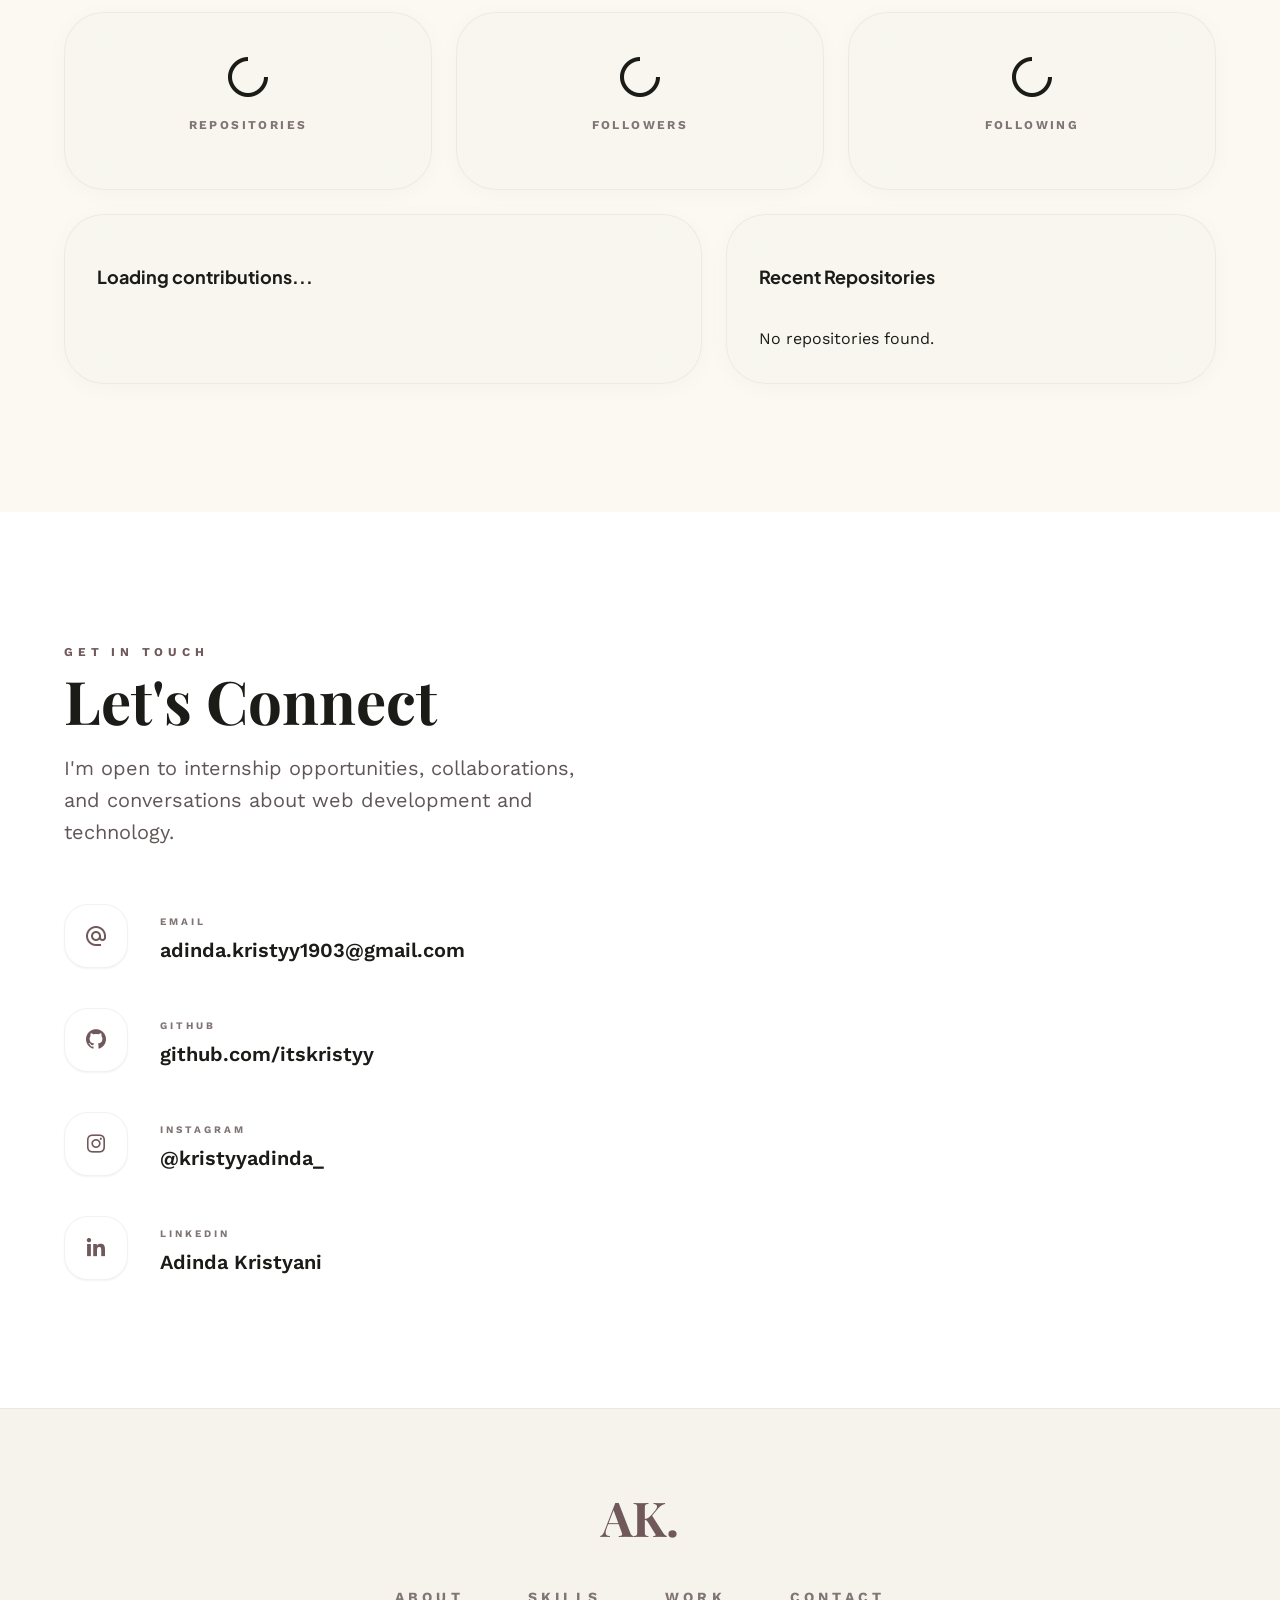
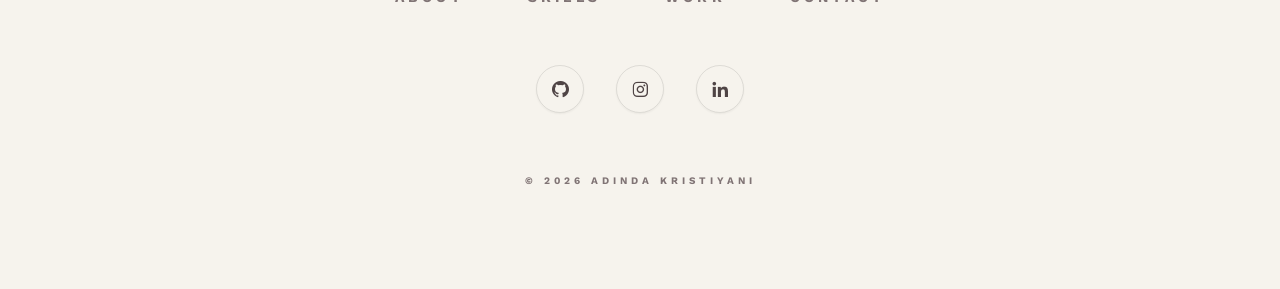
==== commit 3658fbce: "feat: add project images to portfolio" ====
--- a/123465987.html
+++ b/123465987.html
@@ -409,7 +409,7 @@
               <div class="project-card__media">
                 <img
                   class="project-card__img"
-                  src="https://www.shutterstock.com/image-vector/image-coming-soon-no-picture-260nw-2450891047.jpg  "
+                  src="assets/images/dekstopcassier.jpeg"
                   alt="Desktop Cashier Application project"
                 />
               </div>
@@ -428,7 +428,7 @@
               <div class="project-card__media">
                 <img
                   class="project-card__img"
-                  src="https://www.shutterstock.com/image-vector/image-coming-soon-no-picture-260nw-2450891047.jpg  "
+                  src="assets/images/library.jpeg"
                   alt="Library Management Website project"
                 />
               </div>
--- a/assets/css/style.css
+++ b/assets/css/style.css
@@ -1252,11 +1252,12 @@
 
 /* ===== CONTRIBUTION GRAPH ===== */
 .contrib-card {
-  padding: 32px;
-  border-radius: 2.5rem;
+  padding: 20px;
+  border-radius: 1.25rem;
   display: flex;
   flex-direction: column;
-  gap: 20px;
+  gap: 16px;
+  overflow: hidden;
 }
 .contrib-card__count {
   font-size: 18px;
@@ -1271,11 +1272,11 @@
   display: flex;
   flex-direction: column;
   gap: 10px;
-  overflow-x: auto; /* jaga-jaga kalau grid kepanjangan di layar sempit */
-  padding-bottom: 4px;
-  width: fit-content; /* shrink-wrap ke lebar child terlebar (si grid kotak2),
-                          jadi .contrib-months (width:100%) ikut pas juga */
-  max-width: 100%; /* tetap gak boleh nembus lebar card di layar kecil */
+  overflow-x: auto;
+  -webkit-overflow-scrolling: touch;
+  padding-bottom: 8px;
+  width: fit-content;
+  max-width: 100%;
 }
 
 /* Baris label bulan (Jan, Feb, dst) di atas grid kotak-kotak */
@@ -1299,14 +1300,14 @@
    (jumlah minggu berubah-ubah), di sini cukup atur baris & jaraknya. */
 .contrib-grid {
   display: grid;
-  grid-template-rows: repeat(7, 12px);
-  gap: 3px;
+  grid-template-rows: repeat(7, 10px);
+  gap: 2px;
   width: fit-content;
 }
 .contrib-cell {
-  width: 12px;
-  height: 12px;
-  border-radius: 3px;
+  width: 10px;
+  height: 10px;
+  border-radius: 2px;
   transition: transform 0.15s ease;
 }
 .contrib-cell:not(.contrib-cell--empty):hover {
@@ -1339,11 +1340,11 @@
 
 /* ===== RECENT REPOSITORIES ===== */
 .recent-repos {
-  padding: 32px;
-  border-radius: 2.5rem;
+  padding: 20px;
+  border-radius: 1.25rem;
   display: flex;
   flex-direction: column;
-  gap: 20px;
+  gap: 16px;
 }
 .recent-repos__title {
   font-size: 18px;
@@ -1363,10 +1364,9 @@
 /* 1 baris repo di dalam .recent-repos__list (di-generate lewat JS) */
 .repo-item {
   display: flex;
-  justify-content: space-between;
-  align-items: flex-start;
-  gap: 16px;
-  padding: 14px 0;
+  flex-direction: column;
+  gap: 8px;
+  padding: 12px 0;
   border-bottom: 1px solid var(--hairline);
 }
 .repo-item:first-child {
@@ -1393,12 +1393,11 @@
 }
 .repo-item__meta {
   display: flex;
-  align-items: center;
-  gap: 12px;
+  flex-wrap: wrap;
+  align-items: center;
+  gap: 8px;
   font-size: 12px;
   color: var(--color-outline);
-  white-space: nowrap;
-  flex-shrink: 0;
 }
 .repo-item__lang-dot {
   width: 8px;
--- a/assets/css/responsive_style.css
+++ b/assets/css/responsive_style.css
@@ -91,6 +91,32 @@
   .github-stats__grid {
     grid-template-columns: repeat(3, 1fr);
   }
+  .contrib-card,
+  .recent-repos {
+    padding: 28px;
+    border-radius: 2rem;
+    gap: 20px;
+  }
+  .contrib-grid {
+    grid-template-rows: repeat(7, 12px);
+    gap: 3px;
+  }
+  .contrib-cell {
+    width: 12px;
+    height: 12px;
+    border-radius: 3px;
+  }
+  .repo-item {
+    flex-direction: row;
+    justify-content: space-between;
+    align-items: flex-start;
+    gap: 16px;
+    padding: 14px 0;
+  }
+  .repo-item__meta {
+    flex-shrink: 0;
+    white-space: nowrap;
+  }
   .contact {
     padding-inline: var(--space-margin-desktop);
   }
@@ -139,6 +165,11 @@
   .github-stats__panels {
     grid-template-columns: 1.3fr 1fr;
   }
+  .contrib-card,
+  .recent-repos {
+    padding: 32px;
+    border-radius: 2.5rem;
+  }
 }
 
 /* Desktop ke atas (≥ 1280px) */
